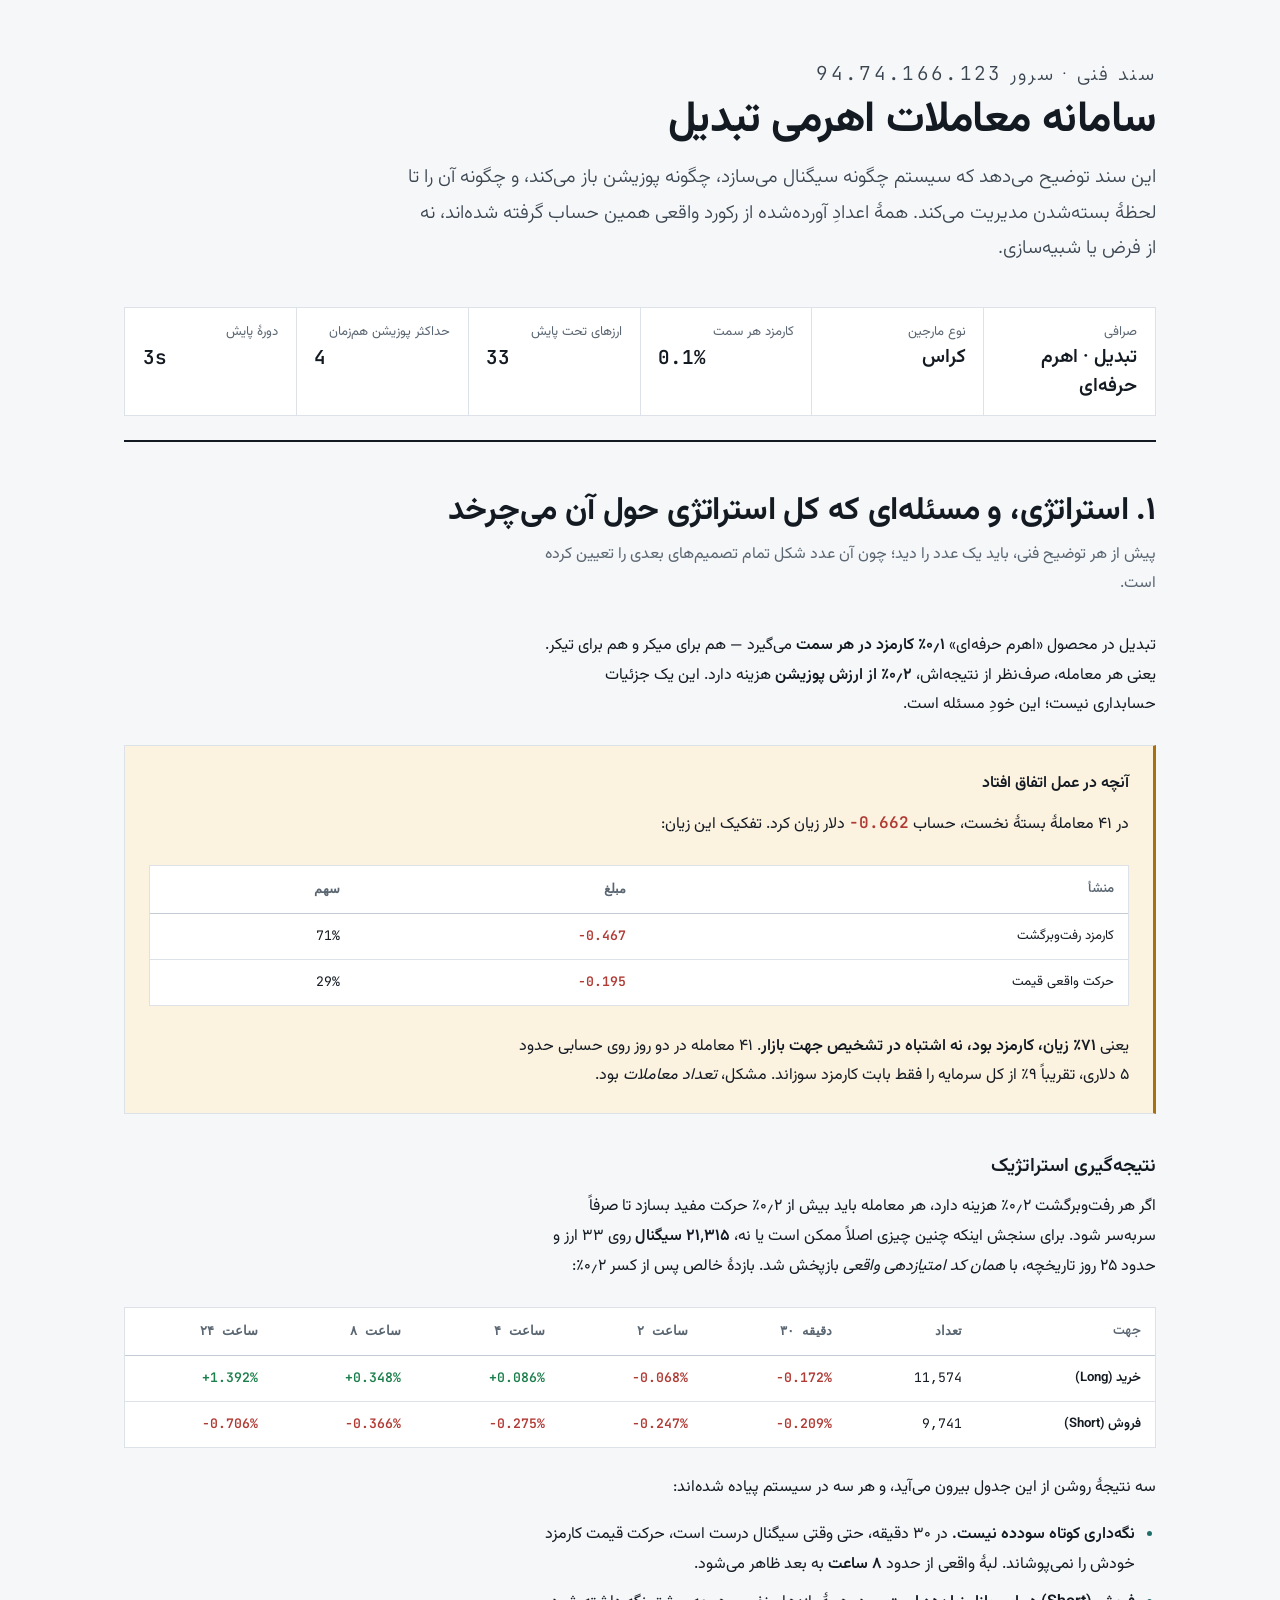
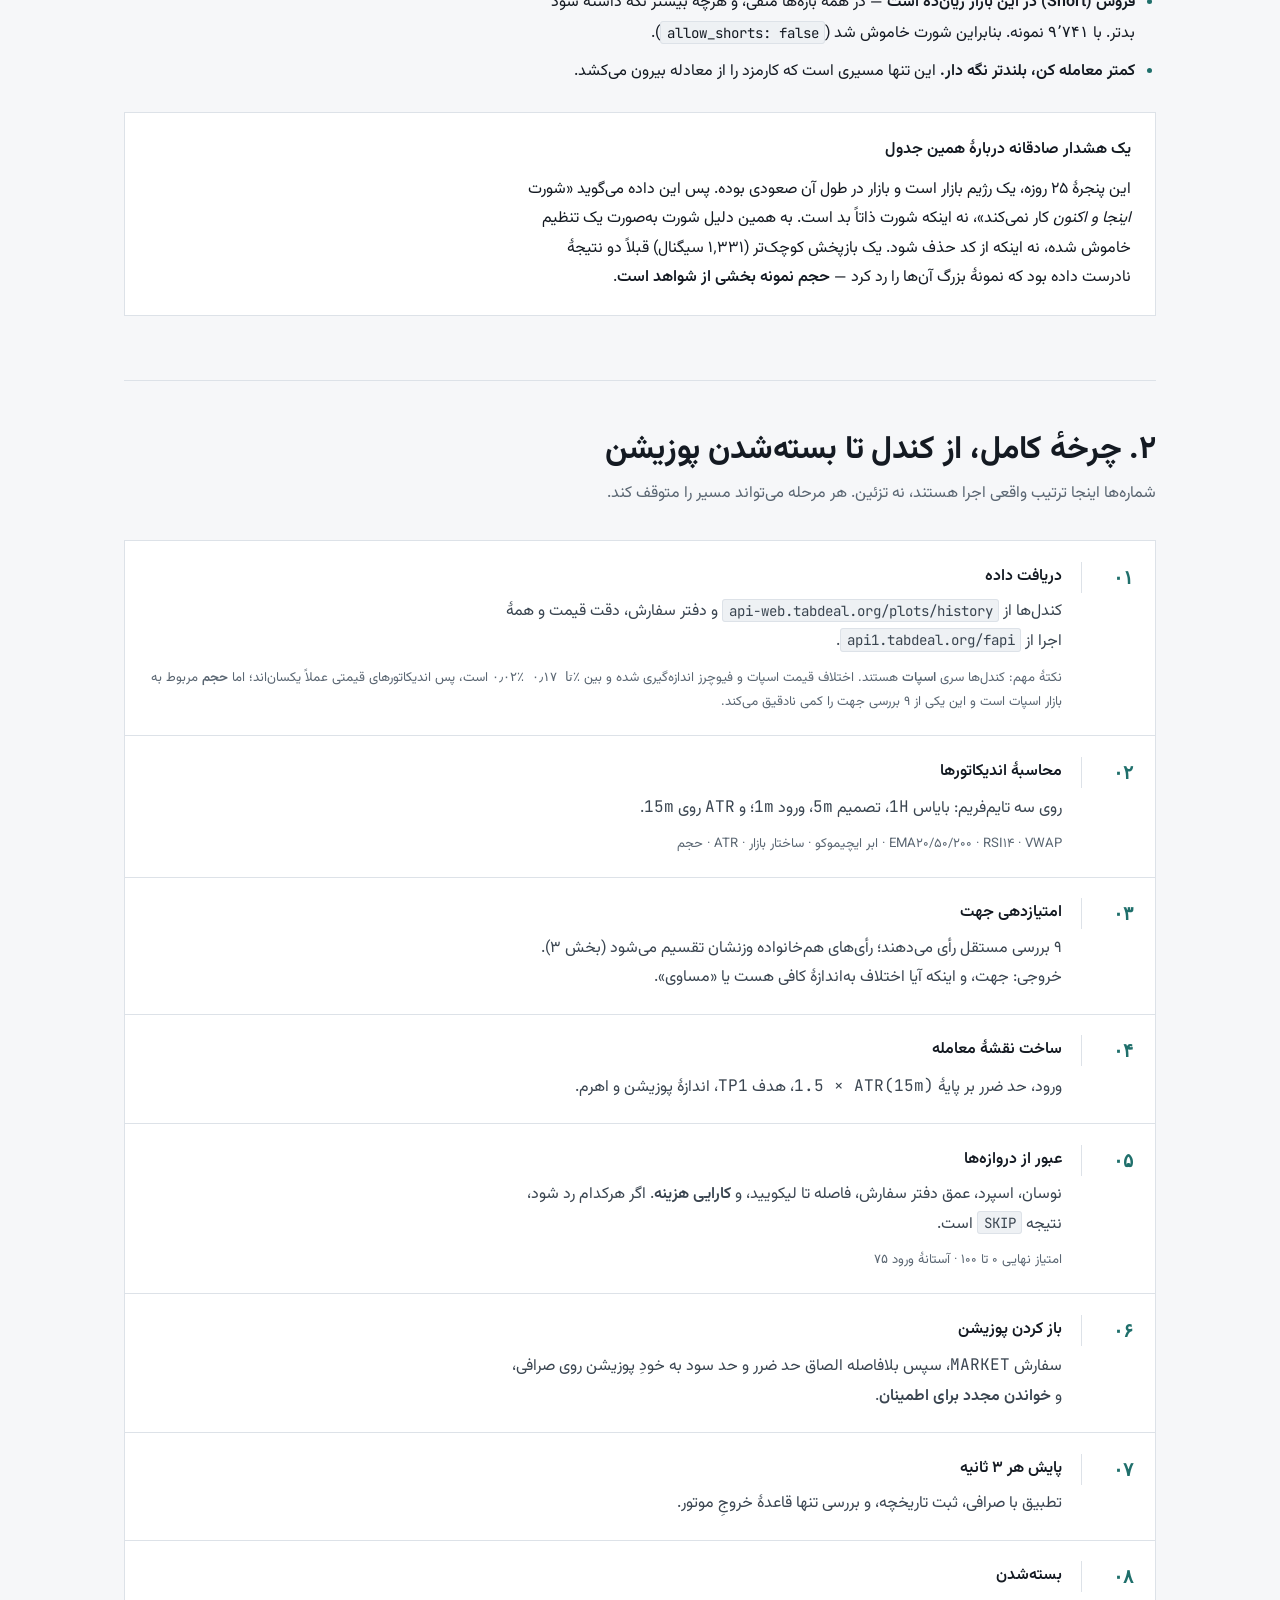
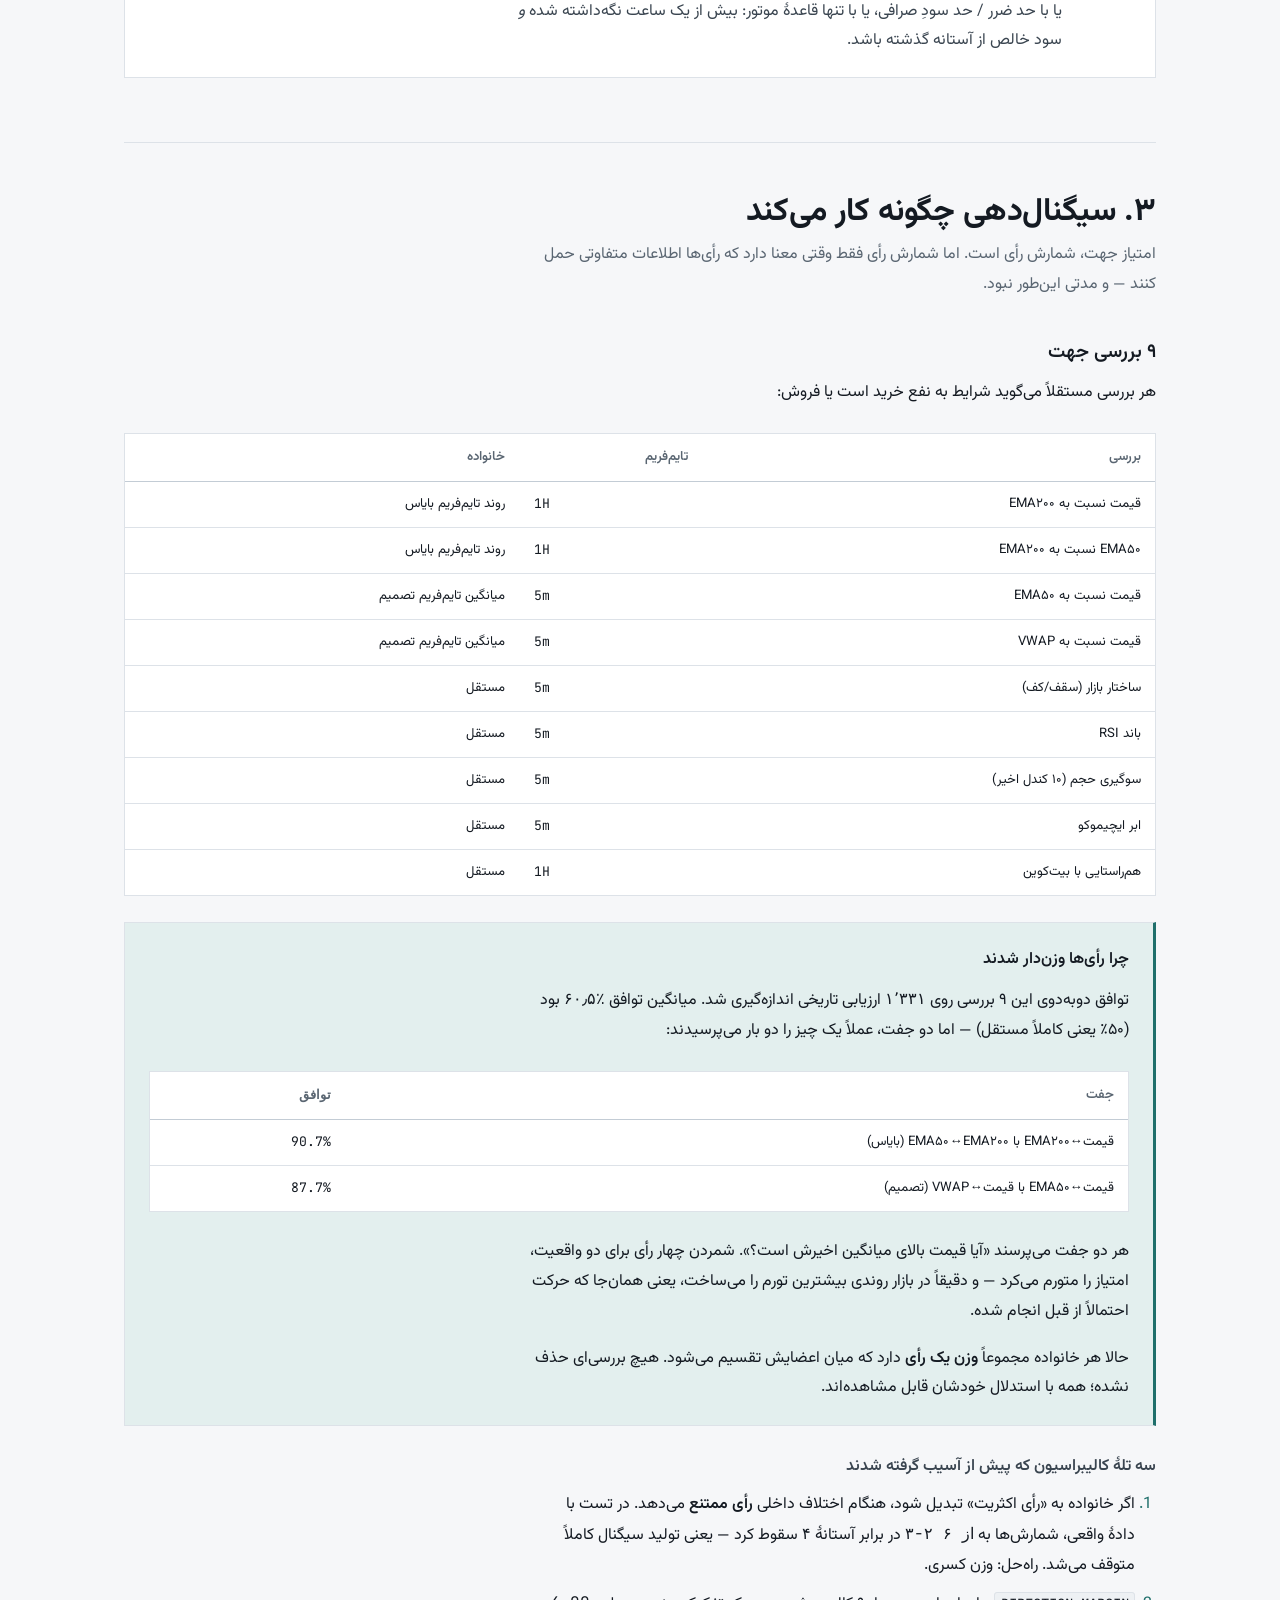
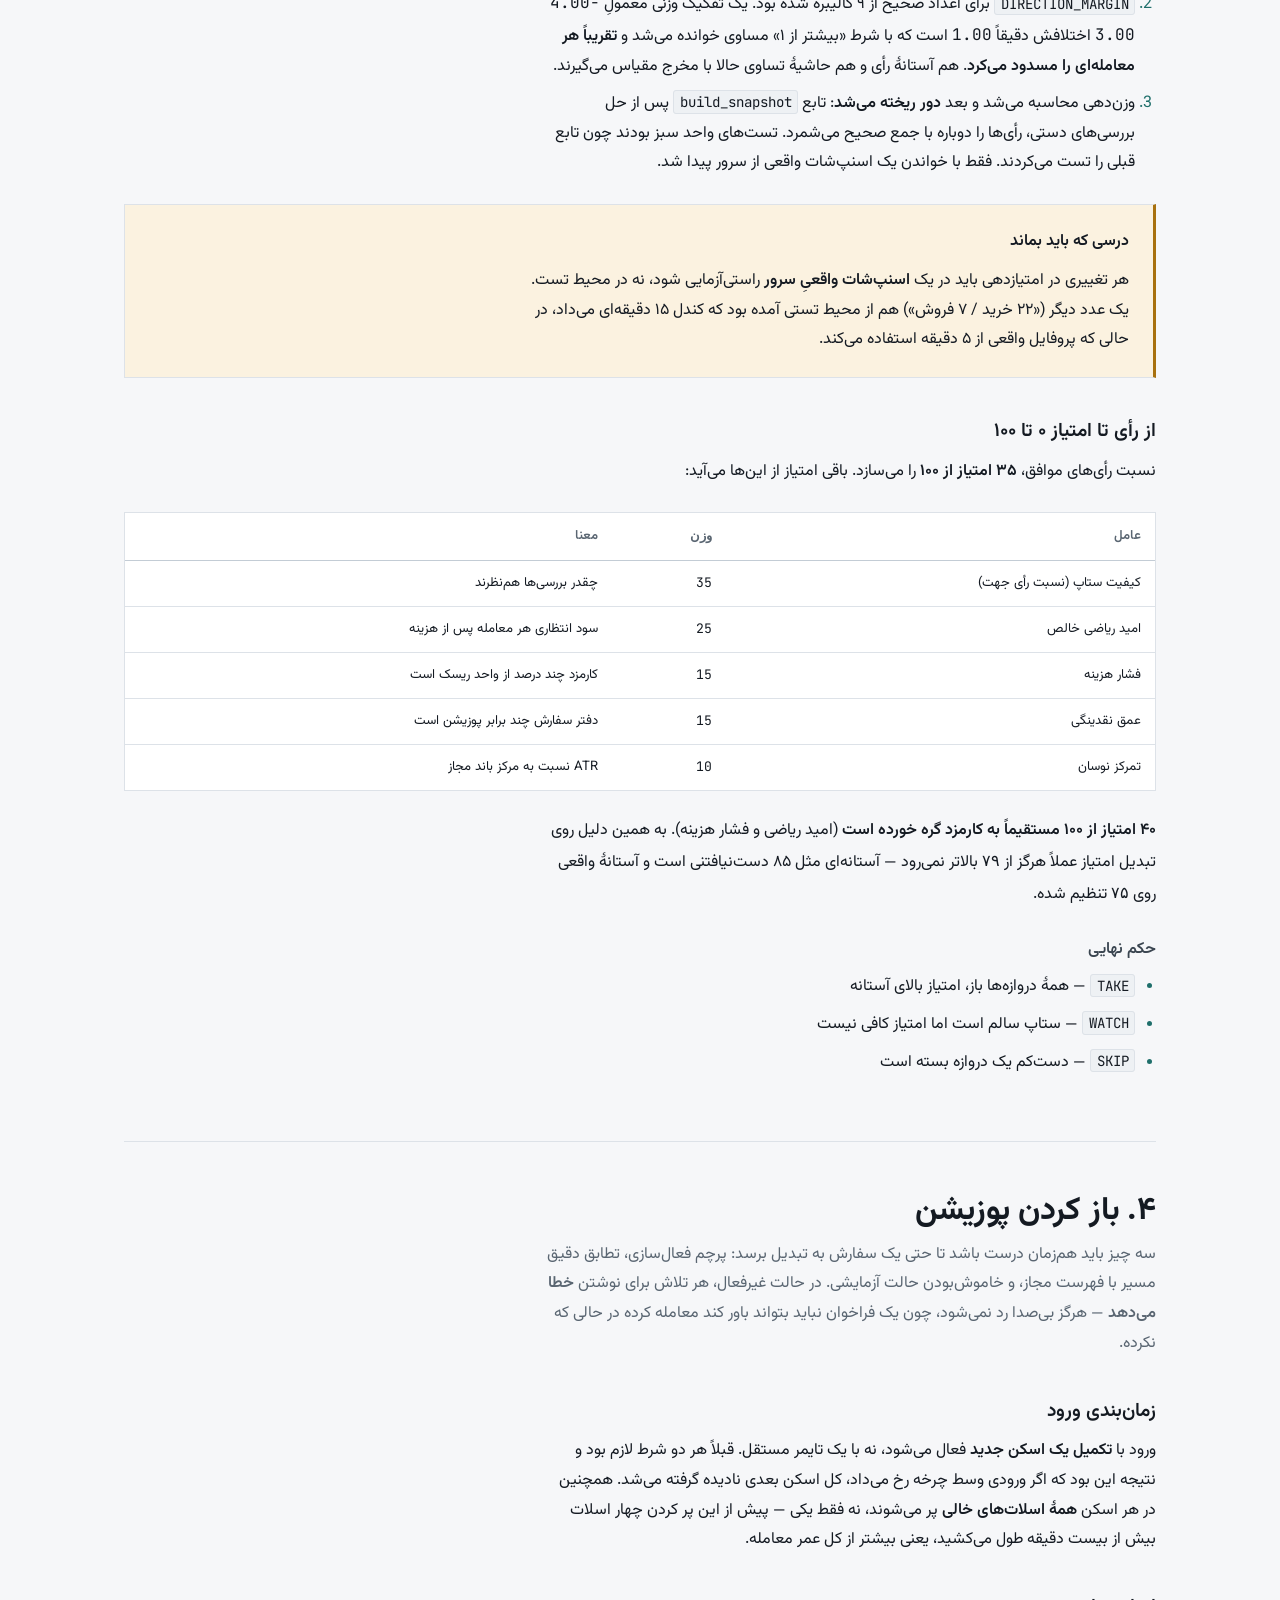
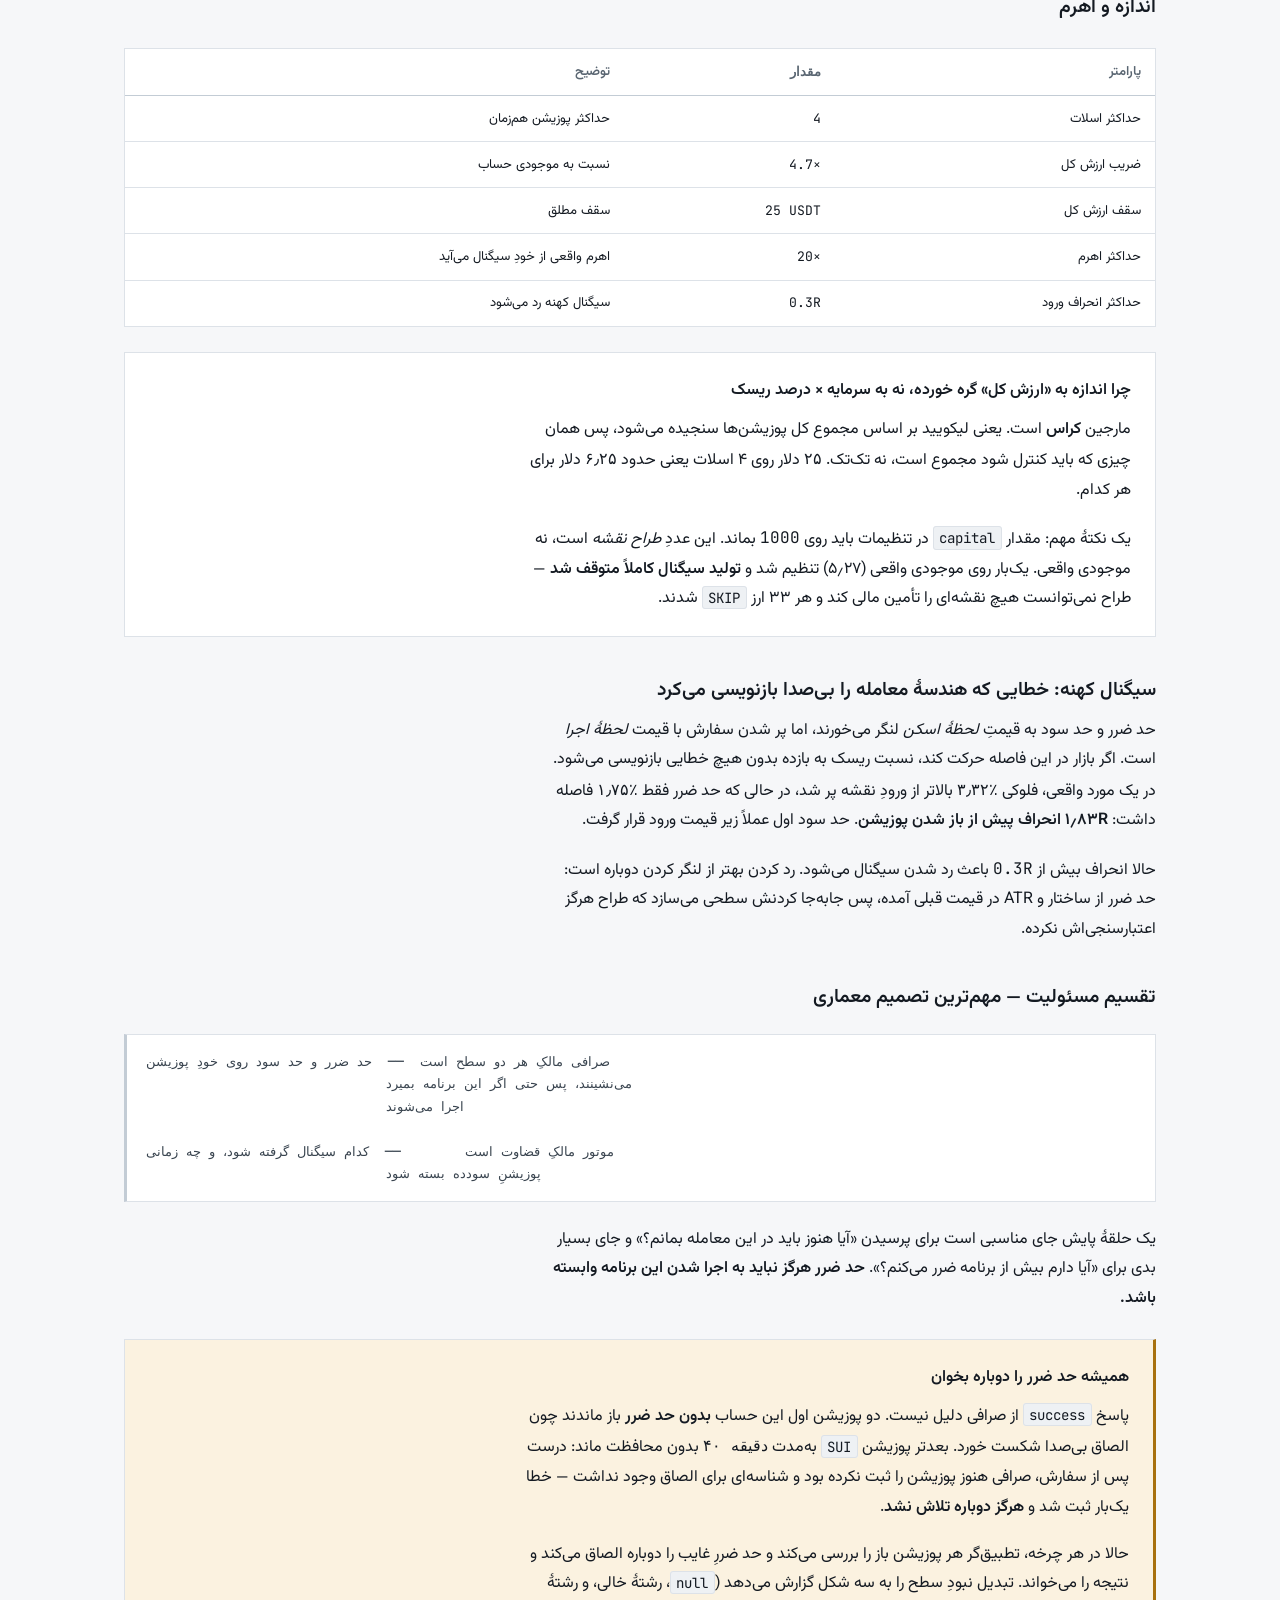
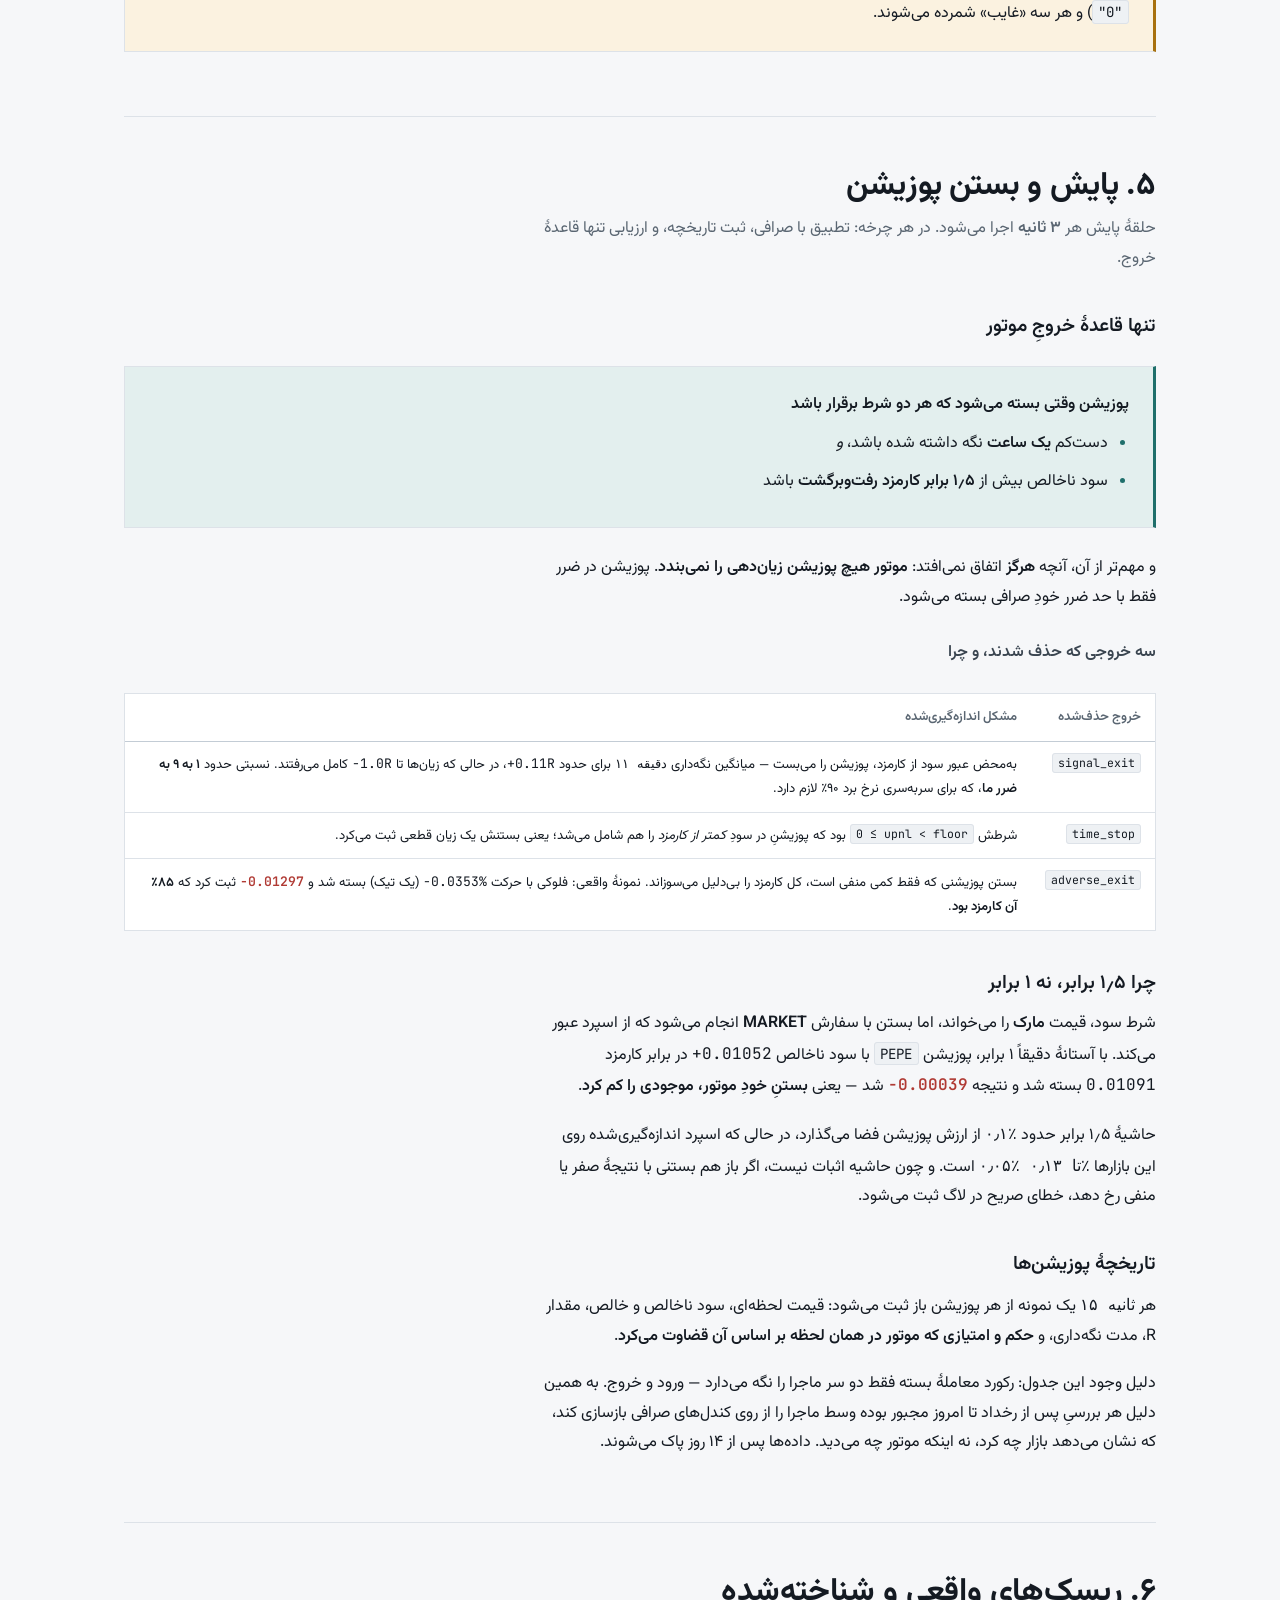
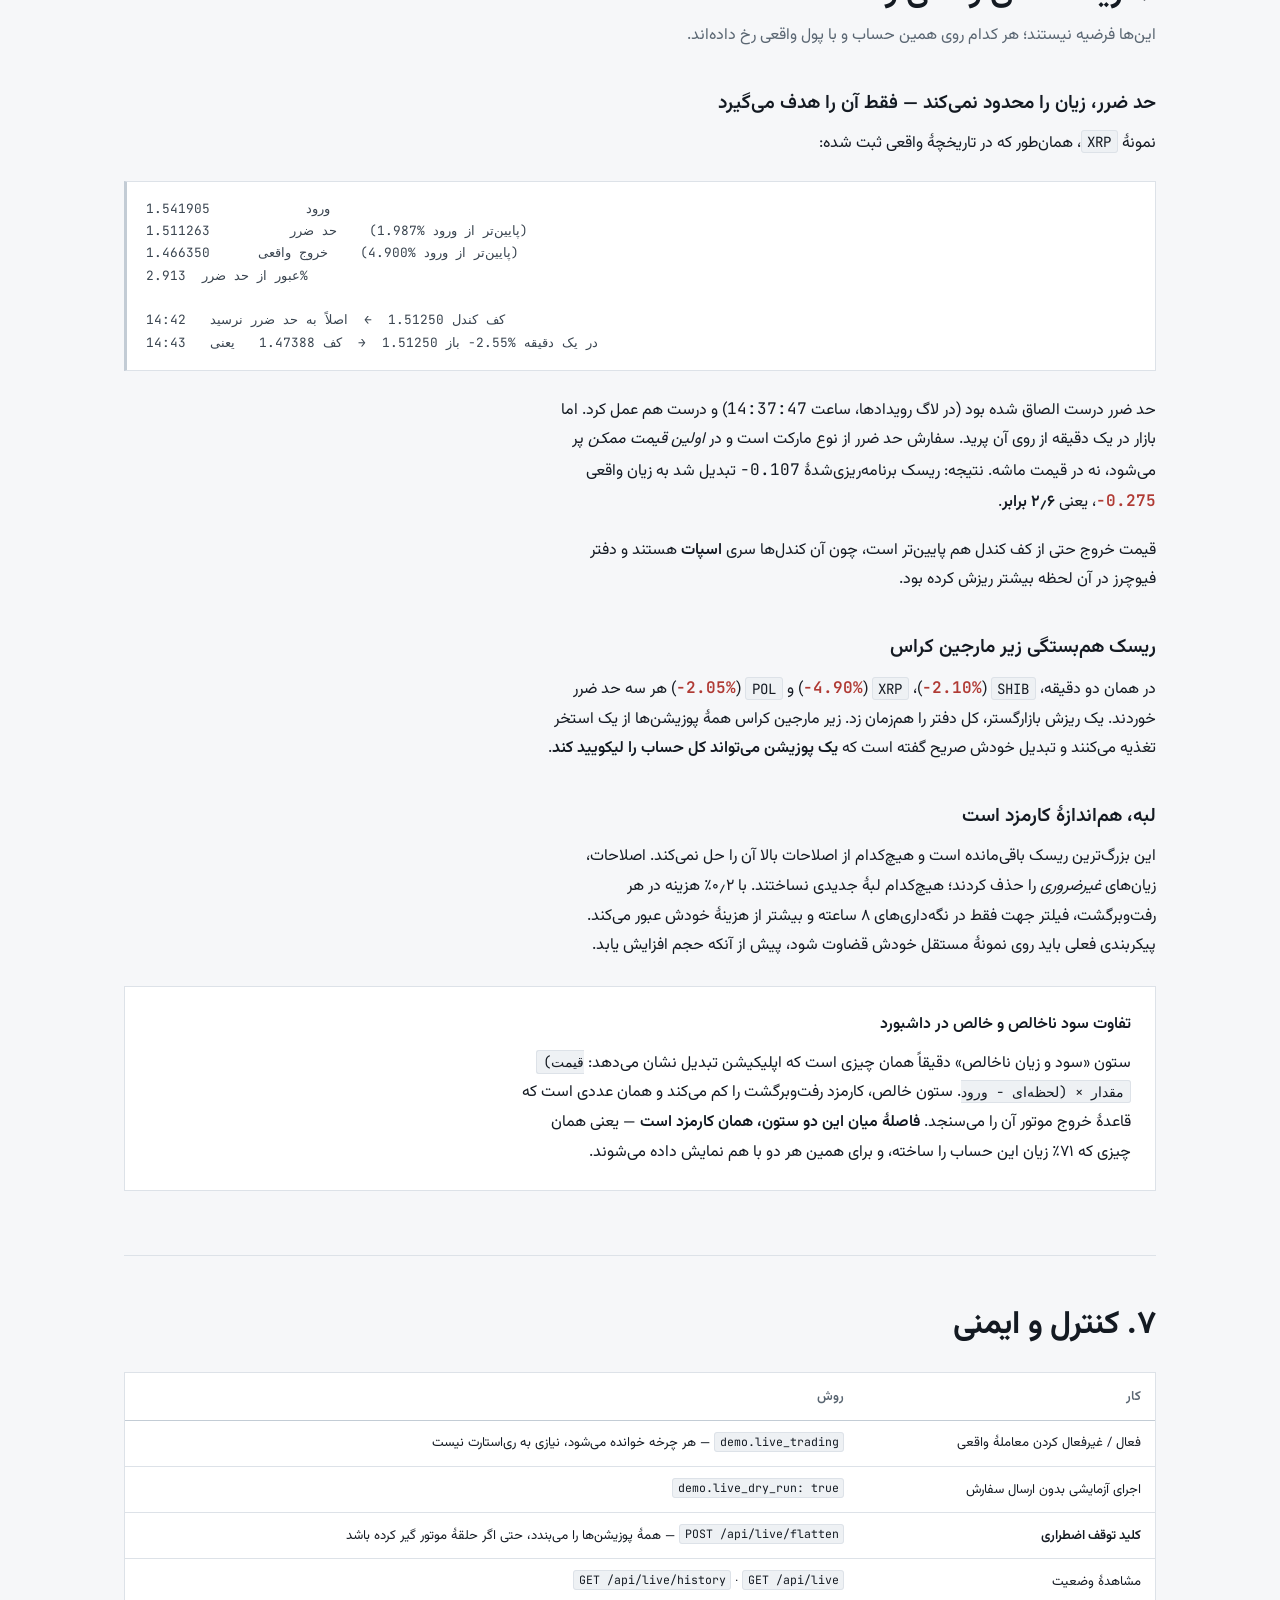
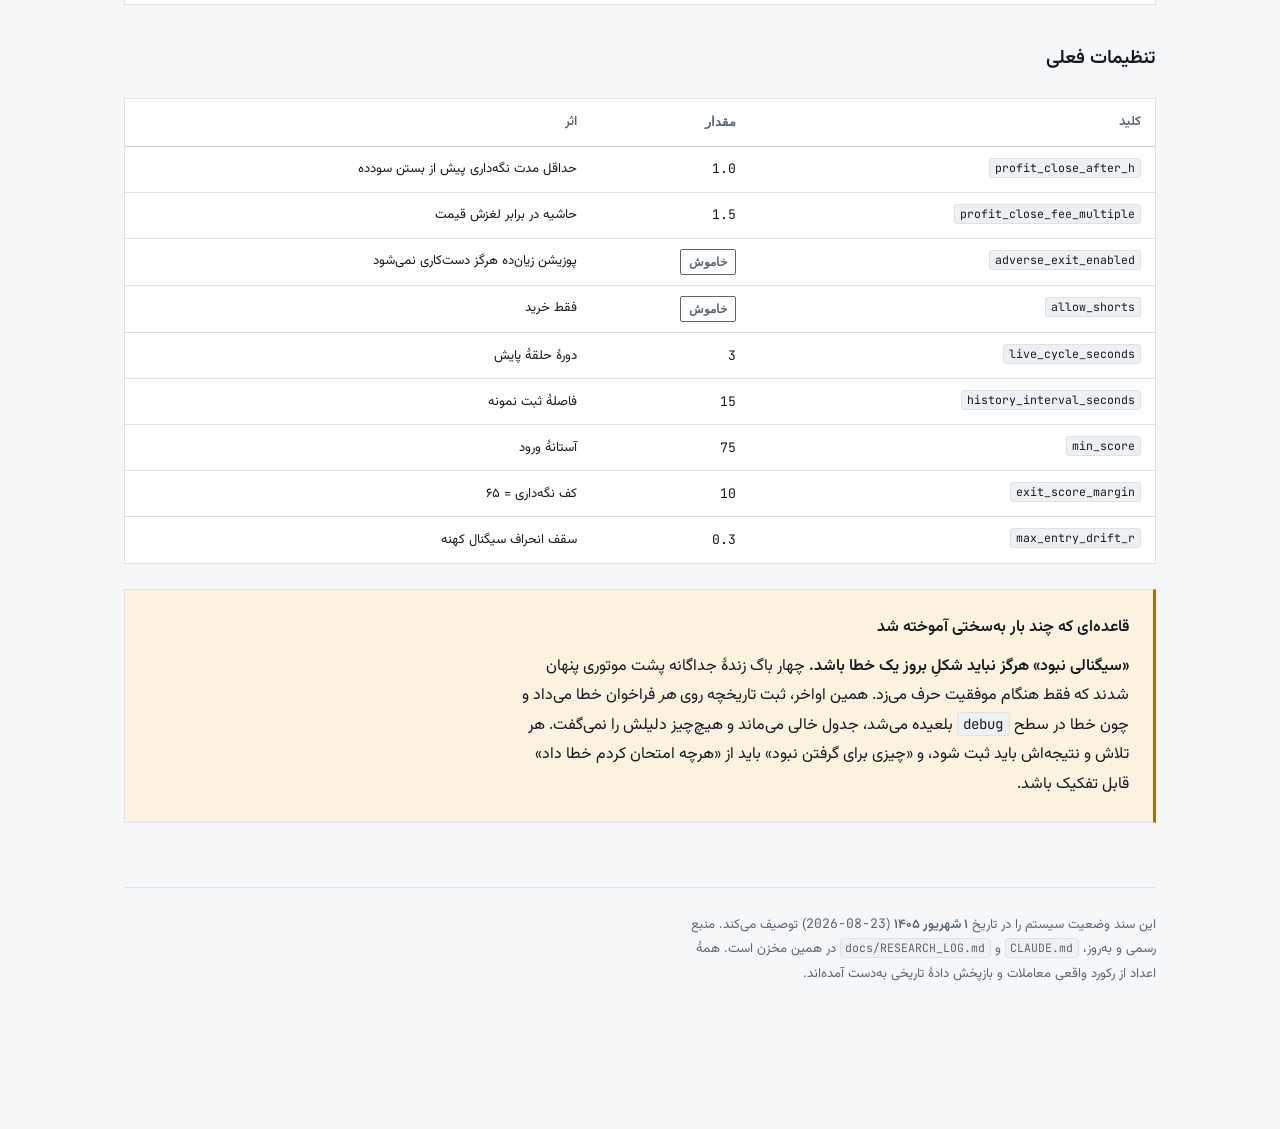
==== docs/system-guide-fa.html @ 21941507 "Persian technical guide to the live system docs/system-guide-fa.html — how the strategy works, how s" ====
<!doctype html>
<html lang="fa" dir="rtl">
<head>
<meta charset="utf-8">
<meta name="viewport" content="width=device-width, initial-scale=1">
<meta name="color-scheme" content="light dark">
<title>سامانه معاملات تبدیل</title>
<link rel="preconnect" href="https://fonts.googleapis.com">
<link rel="preconnect" href="https://fonts.gstatic.com" crossorigin>
<link rel="stylesheet" href="https://fonts.googleapis.com/css2?family=Vazirmatn:wght@300;400;500;600;700&family=JetBrains+Mono:wght@400;500;600&display=swap">
<style>
:root {
  --ground:      #f6f7f9;
  --surface:     #ffffff;
  --surface-2:   #eef1f4;
  --ink:         #141a22;
  --ink-soft:    #3a4550;
  --muted:       #5a6672;
  --line:        #dde2e8;
  --line-strong: #c3ccd5;
  --accent:      #1f6f6b;
  --accent-soft: #e3efee;
  --gain:        #1b7f4b;
  --loss:        #b03a34;
  --warn:        #a8710f;
  --warn-soft:   #fbf2e0;

  --step--1: 0.82rem;
  --step-0:  1rem;
  --step-1:  1.2rem;
  --step-2:  1.5rem;
  --step-3:  2rem;
  --step-4:  2.7rem;

  --measure: 68ch;
}

@media (prefers-color-scheme: dark) {
  :root:not([data-theme="light"]) {
    --ground:      #10151b;
    --surface:     #171e26;
    --surface-2:   #1e2731;
    --ink:         #e6eaef;
    --ink-soft:    #c3ccd5;
    --muted:       #93a0ad;
    --line:        #2a343f;
    --line-strong: #3b4855;
    --accent:      #4fb3ac;
    --accent-soft: #17302f;
    --gain:        #4cc487;
    --loss:        #e0776f;
    --warn:        #d9a441;
    --warn-soft:   #2b2412;
  }
}

:root[data-theme="dark"] {
  --ground:      #10151b;
  --surface:     #171e26;
  --surface-2:   #1e2731;
  --ink:         #e6eaef;
  --ink-soft:    #c3ccd5;
  --muted:       #93a0ad;
  --line:        #2a343f;
  --line-strong: #3b4855;
  --accent:      #4fb3ac;
  --accent-soft: #17302f;
  --gain:        #4cc487;
  --loss:        #e0776f;
  --warn:        #d9a441;
  --warn-soft:   #2b2412;
}

* { box-sizing: border-box; }

html { -webkit-text-size-adjust: 100%; }

body {
  margin: 0;
  background: var(--ground);
  color: var(--ink);
  font-family: Vazirmatn, "Segoe UI", Tahoma, sans-serif;
  font-size: var(--step-0);
  font-weight: 400;
  line-height: 1.85;
}

.num, code, kbd, .mono, td.n, th.n {
  font-family: "JetBrains Mono", ui-monospace, SFMono-Regular, Menlo, monospace;
  font-variant-numeric: tabular-nums;
  direction: ltr;
  unicode-bidi: isolate;
}

.wrap {
  max-inline-size: 1080px;
  margin-inline: auto;
  padding: 0 1.5rem 6rem;
}

/* ---------------------------------------------------------------- masthead */

.masthead {
  border-block-end: 2px solid var(--ink);
  padding-block: 3.5rem 1.5rem;
  margin-block-end: 3rem;
}

.masthead__eyebrow {
  font-size: var(--step--1);
  letter-spacing: .12em;
  color: var(--accent);
  font-weight: 600;
  margin: 0 0 .9rem;
}

.masthead h1 {
  font-size: var(--step-4);
  font-weight: 700;
  line-height: 1.25;
  letter-spacing: -.01em;
  margin: 0 0 .8rem;
  text-wrap: balance;
}

.masthead p {
  max-inline-size: var(--measure);
  color: var(--ink-soft);
  margin: 0;
  font-size: var(--step-1);
  font-weight: 300;
}

.facts {
  display: grid;
  grid-template-columns: repeat(auto-fit, minmax(150px, 1fr));
  gap: 1px;
  background: var(--line);
  border: 1px solid var(--line);
  margin-block-start: 2.5rem;
}

.fact { background: var(--surface); padding: .9rem 1.1rem; }
.fact__k {
  display: block;
  font-size: var(--step--1);
  color: var(--muted);
  line-height: 1.6;
}
.fact__v {
  display: block;
  font-size: var(--step-1);
  font-weight: 600;
  line-height: 1.5;
}

/* ----------------------------------------------------------------- prose */

section { margin-block-end: 4rem; }

h2 {
  font-size: var(--step-3);
  font-weight: 700;
  line-height: 1.35;
  margin: 0 0 .4rem;
  letter-spacing: -.005em;
  text-wrap: balance;
}

h2 + .lede {
  color: var(--muted);
  max-inline-size: var(--measure);
  margin: 0 0 2rem;
}

h3 {
  font-size: var(--step-1);
  font-weight: 600;
  margin: 2.4rem 0 .7rem;
  line-height: 1.5;
}

h4 {
  font-size: var(--step-0);
  font-weight: 600;
  margin: 1.6rem 0 .5rem;
  color: var(--ink-soft);
}

p, ul, ol { max-inline-size: var(--measure); }
p { margin: 0 0 1.1rem; }

ul, ol { padding-inline-start: 1.3rem; margin: 0 0 1.2rem; }
li { margin-block-end: .5rem; }
li::marker { color: var(--accent); }

strong { font-weight: 600; }

code {
  font-size: .88em;
  background: var(--surface-2);
  padding: .12em .4em;
  border-radius: 3px;
  border: 1px solid var(--line);
}

.rule {
  border: 0;
  border-block-start: 1px solid var(--line);
  margin-block: 3rem;
}

/* ----------------------------------------------------------------- panels */

.panel {
  background: var(--surface);
  border: 1px solid var(--line);
  padding: 1.4rem 1.5rem;
  margin-block: 1.6rem;
}

.panel > :last-child { margin-block-end: 0; }

.panel--accent {
  border-inline-start: 3px solid var(--accent);
  background: var(--accent-soft);
}
.panel--warn {
  border-inline-start: 3px solid var(--warn);
  background: var(--warn-soft);
}

.panel__title {
  font-weight: 600;
  margin: 0 0 .6rem;
  font-size: var(--step-0);
}

/* --------------------------------------------------------------- pipeline */

.pipe {
  display: grid;
  gap: 1px;
  background: var(--line);
  border: 1px solid var(--line);
  margin-block: 2rem;
}

.stage {
  background: var(--surface);
  display: grid;
  grid-template-columns: 3.2rem 1fr;
  gap: 1.2rem;
  padding: 1.3rem 1.4rem;
  align-items: start;
}

.stage__n {
  font-family: "JetBrains Mono", monospace;
  font-size: var(--step-1);
  font-weight: 600;
  color: var(--accent);
  border-inline-end: 1px solid var(--line);
  padding-inline-end: 1rem;
  line-height: 1.6;
}

.stage__b h4 { margin: 0 0 .35rem; color: var(--ink); font-size: var(--step-0); }
.stage__b p { margin: 0; color: var(--ink-soft); max-inline-size: 62ch; }
.stage__b .meta {
  display: block;
  margin-block-start: .5rem;
  font-size: var(--step--1);
  color: var(--muted);
}

/* ---------------------------------------------------------------- tables */

.tablewrap {
  overflow-x: auto;
  border: 1px solid var(--line);
  background: var(--surface);
  margin-block: 1.6rem;
}

table {
  inline-size: 100%;
  border-collapse: collapse;
  font-size: var(--step--1);
  min-inline-size: 480px;
}

thead th {
  text-align: start;
  font-weight: 600;
  color: var(--muted);
  padding: .7rem .9rem;
  border-block-end: 1px solid var(--line-strong);
  white-space: nowrap;
  font-size: var(--step--1);
}

td {
  padding: .65rem .9rem;
  border-block-end: 1px solid var(--line);
  vertical-align: top;
}

tbody tr:last-child td { border-block-end: 0; }

td.n, th.n { text-align: end; white-space: nowrap; }

.gain { color: var(--gain); font-weight: 600; }
.loss { color: var(--loss); font-weight: 600; }

.tag {
  display: inline-block;
  font-size: .72rem;
  font-weight: 600;
  padding: .12rem .5rem;
  border: 1px solid currentColor;
  border-radius: 2px;
  line-height: 1.7;
  white-space: nowrap;
}
.tag--on  { color: var(--gain); }
.tag--off { color: var(--muted); }

/* --------------------------------------------------------------- listing */

.pre {
  background: var(--surface);
  border: 1px solid var(--line);
  border-inline-start: 3px solid var(--line-strong);
  padding: 1rem 1.2rem;
  overflow-x: auto;
  font-family: "JetBrains Mono", monospace;
  font-size: .8rem;
  line-height: 1.75;
  direction: ltr;
  text-align: left;
  margin-block: 1.4rem;
  white-space: pre;
  color: var(--ink-soft);
}

footer {
  border-block-start: 1px solid var(--line);
  padding-block-start: 1.5rem;
  color: var(--muted);
  font-size: var(--step--1);
}

@media (max-width: 640px) {
  :root { --step-4: 2rem; --step-3: 1.5rem; }
  .stage { grid-template-columns: 1fr; gap: .5rem; }
  .stage__n { border-inline-end: 0; padding-inline-end: 0; }
}

@media (prefers-reduced-motion: reduce) {
  * { animation: none !important; transition: none !important; }
}
</style>
</head>
<body>
<div class="wrap">

<header class="masthead">
  <p class="masthead__eyebrow">سند فنی · سرور <span class="num">94.74.166.123</span></p>
  <h1>سامانه معاملات اهرمی تبدیل</h1>
  <p>
    این سند توضیح می‌دهد که سیستم چگونه سیگنال می‌سازد، چگونه پوزیشن باز می‌کند، و
    چگونه آن را تا لحظهٔ بسته‌شدن مدیریت می‌کند. همهٔ اعدادِ آورده‌شده از رکورد
    واقعی همین حساب گرفته شده‌اند، نه از فرض یا شبیه‌سازی.
  </p>

  <div class="facts">
    <div class="fact"><span class="fact__k">صرافی</span><span class="fact__v">تبدیل · اهرم حرفه‌ای</span></div>
    <div class="fact"><span class="fact__k">نوع مارجین</span><span class="fact__v">کراس</span></div>
    <div class="fact"><span class="fact__k">کارمزد هر سمت</span><span class="fact__v num">0.1%</span></div>
    <div class="fact"><span class="fact__k">ارزهای تحت پایش</span><span class="fact__v num">33</span></div>
    <div class="fact"><span class="fact__k">حداکثر پوزیشن هم‌زمان</span><span class="fact__v num">4</span></div>
    <div class="fact"><span class="fact__k">دورهٔ پایش</span><span class="fact__v num">3s</span></div>
  </div>
</header>

<!-- ============================================================ STRATEGY -->
<section>
  <h2>۱. استراتژی، و مسئله‌ای که کل استراتژی حول آن می‌چرخد</h2>
  <p class="lede">
    پیش از هر توضیح فنی، باید یک عدد را دید؛ چون آن عدد شکل تمام تصمیم‌های
    بعدی را تعیین کرده است.
  </p>

  <p>
    تبدیل در محصول «اهرم حرفه‌ای» <strong>۰٫۱٪ کارمزد در هر سمت</strong> می‌گیرد —
    هم برای میکر و هم برای تیکر. یعنی هر معامله، صرف‌نظر از نتیجه‌اش،
    <strong>۰٫۲٪ از ارزش پوزیشن</strong> هزینه دارد. این یک جزئیات حسابداری نیست؛
    این خودِ مسئله است.
  </p>

  <div class="panel panel--warn">
    <p class="panel__title">آنچه در عمل اتفاق افتاد</p>
    <p>
      در ۴۱ معاملهٔ بستهٔ نخست، حساب <span class="num loss">−0.662</span> دلار
      زیان کرد. تفکیک این زیان:
    </p>
    <div class="tablewrap">
      <table>
        <thead><tr><th>منشأ</th><th class="n">مبلغ</th><th class="n">سهم</th></tr></thead>
        <tbody>
          <tr><td>کارمزد رفت‌وبرگشت</td><td class="n loss num">−0.467</td><td class="n num">71%</td></tr>
          <tr><td>حرکت واقعی قیمت</td><td class="n loss num">−0.195</td><td class="n num">29%</td></tr>
        </tbody>
      </table>
    </div>
    <p>
      یعنی <strong>۷۱٪ زیان، کارمزد بود، نه اشتباه در تشخیص جهت بازار</strong>.
      ۴۱ معامله در دو روز روی حسابی حدود ۵ دلاری، تقریباً ۹٪ از کل سرمایه را
      فقط بابت کارمزد سوزاند. مشکل، <em>تعداد معاملات</em> بود.
    </p>
  </div>

  <h3>نتیجه‌گیری استراتژیک</h3>
  <p>
    اگر هر رفت‌وبرگشت ۰٫۲٪ هزینه دارد، هر معامله باید بیش از ۰٫۲٪ حرکت مفید
    بسازد تا صرفاً سربه‌سر شود. برای سنجش اینکه چنین چیزی اصلاً ممکن است یا نه،
    <strong>۲۱٬۳۱۵ سیگنال</strong> روی ۳۳ ارز و حدود ۲۵ روز تاریخچه، با
    <em>همان کد امتیازدهی واقعی</em> بازپخش شد. بازدهٔ خالص پس از کسر ۰٫۲٪:
  </p>

  <div class="tablewrap">
    <table>
      <thead>
        <tr>
          <th>جهت</th><th class="n">تعداد</th>
          <th class="n">۳۰ دقیقه</th><th class="n">۲ ساعت</th>
          <th class="n">۴ ساعت</th><th class="n">۸ ساعت</th><th class="n">۲۴ ساعت</th>
        </tr>
      </thead>
      <tbody>
        <tr>
          <td><strong>خرید (Long)</strong></td><td class="n num">11,574</td>
          <td class="n loss num">−0.172%</td><td class="n loss num">−0.068%</td>
          <td class="n gain num">+0.086%</td><td class="n gain num">+0.348%</td>
          <td class="n gain num">+1.392%</td>
        </tr>
        <tr>
          <td><strong>فروش (Short)</strong></td><td class="n num">9,741</td>
          <td class="n loss num">−0.209%</td><td class="n loss num">−0.247%</td>
          <td class="n loss num">−0.275%</td><td class="n loss num">−0.366%</td>
          <td class="n loss num">−0.706%</td>
        </tr>
      </tbody>
    </table>
  </div>

  <p>سه نتیجهٔ روشن از این جدول بیرون می‌آید، و هر سه در سیستم پیاده شده‌اند:</p>
  <ul>
    <li>
      <strong>نگه‌داری کوتاه سودده نیست.</strong> در ۳۰ دقیقه، حتی وقتی سیگنال
      درست است، حرکت قیمت کارمزد خودش را نمی‌پوشاند. لبهٔ واقعی از حدود
      <strong>۸ ساعت</strong> به بعد ظاهر می‌شود.
    </li>
    <li>
      <strong>فروش (Short) در این بازار زیان‌ده است</strong> — در همهٔ بازه‌ها منفی،
      و هرچه بیشتر نگه داشته شود بدتر. با <span class="num">۹٬۷۴۱</span> نمونه.
      بنابراین شورت خاموش شد (<code>allow_shorts: false</code>).
    </li>
    <li>
      <strong>کمتر معامله کن، بلندتر نگه دار.</strong> این تنها مسیری است که
      کارمزد را از معادله بیرون می‌کشد.
    </li>
  </ul>

  <div class="panel">
    <p class="panel__title">یک هشدار صادقانه دربارهٔ همین جدول</p>
    <p>
      این پنجرهٔ ۲۵ روزه، یک رژیم بازار است و بازار در طول آن صعودی بوده. پس این
      داده می‌گوید «شورت <em>اینجا و اکنون</em> کار نمی‌کند»، نه اینکه شورت ذاتاً
      بد است. به همین دلیل شورت به‌صورت یک تنظیم خاموش شده، نه اینکه از کد حذف
      شود. یک بازپخش کوچک‌تر (۱٬۳۳۱ سیگنال) قبلاً دو نتیجهٔ نادرست داده بود که
      نمونهٔ بزرگ آن‌ها را رد کرد — <strong>حجم نمونه بخشی از شواهد است</strong>.
    </p>
  </div>
</section>

<hr class="rule">

<!-- ============================================================ PIPELINE -->
<section>
  <h2>۲. چرخهٔ کامل، از کندل تا بسته‌شدن پوزیشن</h2>
  <p class="lede">
    شماره‌ها اینجا ترتیب واقعی اجرا هستند، نه تزئین. هر مرحله می‌تواند مسیر را
    متوقف کند.
  </p>

  <div class="pipe">
    <div class="stage">
      <div class="stage__n">۰۱</div>
      <div class="stage__b">
        <h4>دریافت داده</h4>
        <p>
          کندل‌ها از <code>api-web.tabdeal.org/plots/history</code> و دفتر سفارش،
          دقت قیمت و همهٔ اجرا از <code>api1.tabdeal.org/fapi</code>.
        </p>
        <span class="meta">
          نکتهٔ مهم: کندل‌ها سری <strong>اسپات</strong> هستند. اختلاف قیمت اسپات و
          فیوچرز اندازه‌گیری شده و بین <span class="num">۰٫۰۲٪ تا ۰٫۱۷٪</span> است،
          پس اندیکاتورهای قیمتی عملاً یکسان‌اند؛ اما <strong>حجم</strong> مربوط به
          بازار اسپات است و این یکی از ۹ بررسی جهت را کمی نادقیق می‌کند.
        </span>
      </div>
    </div>

    <div class="stage">
      <div class="stage__n">۰۲</div>
      <div class="stage__b">
        <h4>محاسبهٔ اندیکاتورها</h4>
        <p>
          روی سه تایم‌فریم: بایاس <span class="num">1H</span>، تصمیم
          <span class="num">5m</span>، ورود <span class="num">1m</span>؛ و
          <span class="num">ATR</span> روی <span class="num">15m</span>.
        </p>
        <span class="meta">EMA۲۰/۵۰/۲۰۰ · RSI۱۴ · VWAP · ابر ایچیموکو · ساختار بازار · ATR · حجم</span>
      </div>
    </div>

    <div class="stage">
      <div class="stage__n">۰۳</div>
      <div class="stage__b">
        <h4>امتیازدهی جهت</h4>
        <p>
          ۹ بررسی مستقل رأی می‌دهند؛ رأی‌های هم‌خانواده وزنشان تقسیم می‌شود
          (بخش ۳). خروجی: جهت، و اینکه آیا اختلاف به‌اندازهٔ کافی هست یا «مساوی».
        </p>
      </div>
    </div>

    <div class="stage">
      <div class="stage__n">۰۴</div>
      <div class="stage__b">
        <h4>ساخت نقشهٔ معامله</h4>
        <p>
          ورود، حد ضرر بر پایهٔ <span class="num">1.5 × ATR(15m)</span>، هدف
          <span class="num">TP1</span>، اندازهٔ پوزیشن و اهرم.
        </p>
      </div>
    </div>

    <div class="stage">
      <div class="stage__n">۰۵</div>
      <div class="stage__b">
        <h4>عبور از دروازه‌ها</h4>
        <p>
          نوسان، اسپرد، عمق دفتر سفارش، فاصله تا لیکویید، و
          <strong>کارایی هزینه</strong>. اگر هرکدام رد شود، نتیجه
          <code>SKIP</code> است.
        </p>
        <span class="meta">امتیاز نهایی ۰ تا ۱۰۰ · آستانهٔ ورود <span class="num">۷۵</span></span>
      </div>
    </div>

    <div class="stage">
      <div class="stage__n">۰۶</div>
      <div class="stage__b">
        <h4>باز کردن پوزیشن</h4>
        <p>
          سفارش <span class="num">MARKET</span>، سپس بلافاصله الصاق حد ضرر و حد سود
          به خودِ پوزیشن روی صرافی، و <strong>خواندن مجدد برای اطمینان</strong>.
        </p>
      </div>
    </div>

    <div class="stage">
      <div class="stage__n">۰۷</div>
      <div class="stage__b">
        <h4>پایش هر ۳ ثانیه</h4>
        <p>
          تطبیق با صرافی، ثبت تاریخچه، و بررسی تنها قاعدهٔ خروجِ موتور.
        </p>
      </div>
    </div>

    <div class="stage">
      <div class="stage__n">۰۸</div>
      <div class="stage__b">
        <h4>بسته‌شدن</h4>
        <p>
          یا با حد ضرر / حد سودِ صرافی، یا با تنها قاعدهٔ موتور: بیش از یک ساعت
          نگه‌داشته شده <em>و</em> سود خالص از آستانه گذشته باشد.
        </p>
      </div>
    </div>
  </div>
</section>

<hr class="rule">

<!-- ============================================================ SIGNALS -->
<section>
  <h2>۳. سیگنال‌دهی چگونه کار می‌کند</h2>
  <p class="lede">
    امتیاز جهت، شمارش رأی است. اما شمارش رأی فقط وقتی معنا دارد که رأی‌ها
    اطلاعات متفاوتی حمل کنند — و مدتی این‌طور نبود.
  </p>

  <h3>۹ بررسی جهت</h3>
  <p>هر بررسی مستقلاً می‌گوید شرایط به نفع خرید است یا فروش:</p>

  <div class="tablewrap">
    <table>
      <thead><tr><th>بررسی</th><th>تایم‌فریم</th><th>خانواده</th></tr></thead>
      <tbody>
        <tr><td>قیمت نسبت به EMA۲۰۰</td><td class="num">1H</td><td>روند تایم‌فریم بایاس</td></tr>
        <tr><td>EMA۵۰ نسبت به EMA۲۰۰</td><td class="num">1H</td><td>روند تایم‌فریم بایاس</td></tr>
        <tr><td>قیمت نسبت به EMA۵۰</td><td class="num">5m</td><td>میانگین تایم‌فریم تصمیم</td></tr>
        <tr><td>قیمت نسبت به VWAP</td><td class="num">5m</td><td>میانگین تایم‌فریم تصمیم</td></tr>
        <tr><td>ساختار بازار (سقف/کف)</td><td class="num">5m</td><td>مستقل</td></tr>
        <tr><td>باند RSI</td><td class="num">5m</td><td>مستقل</td></tr>
        <tr><td>سوگیری حجم (۱۰ کندل اخیر)</td><td class="num">5m</td><td>مستقل</td></tr>
        <tr><td>ابر ایچیموکو</td><td class="num">5m</td><td>مستقل</td></tr>
        <tr><td>هم‌راستایی با بیت‌کوین</td><td class="num">1H</td><td>مستقل</td></tr>
      </tbody>
    </table>
  </div>

  <div class="panel panel--accent">
    <p class="panel__title">چرا رأی‌ها وزن‌دار شدند</p>
    <p>
      توافق دوبه‌دوی این ۹ بررسی روی <span class="num">۱٬۳۳۱</span> ارزیابی
      تاریخی اندازه‌گیری شد. میانگین توافق <span class="num">۶۰٫۵٪</span> بود
      (۵۰٪ یعنی کاملاً مستقل) — اما دو جفت، عملاً یک چیز را دو بار می‌پرسیدند:
    </p>
    <div class="tablewrap">
      <table>
        <thead><tr><th>جفت</th><th class="n">توافق</th></tr></thead>
        <tbody>
          <tr><td>قیمت↔EMA۲۰۰ با EMA۵۰↔EMA۲۰۰ (بایاس)</td><td class="n num">90.7%</td></tr>
          <tr><td>قیمت↔EMA۵۰ با قیمت↔VWAP (تصمیم)</td><td class="n num">87.7%</td></tr>
        </tbody>
      </table>
    </div>
    <p>
      هر دو جفت می‌پرسند «آیا قیمت بالای میانگین اخیرش است؟». شمردن چهار رأی
      برای دو واقعیت، امتیاز را متورم می‌کرد — و دقیقاً در بازار روندی بیشترین
      تورم را می‌ساخت، یعنی همان‌جا که حرکت احتمالاً از قبل انجام شده.
    </p>
    <p>
      حالا هر خانواده مجموعاً <strong>وزن یک رأی</strong> دارد که میان اعضایش
      تقسیم می‌شود. هیچ بررسی‌ای حذف نشده؛ همه با استدلال خودشان قابل مشاهده‌اند.
    </p>
  </div>

  <h4>سه تلهٔ کالیبراسیون که پیش از آسیب گرفته شدند</h4>
  <ol>
    <li>
      اگر خانواده به «رأی اکثریت» تبدیل شود، هنگام اختلاف داخلی
      <strong>رأی ممتنع</strong> می‌دهد. در تست با دادهٔ واقعی، شمارش‌ها به
      <span class="num">۳-۲ از ۶</span> در برابر آستانهٔ <span class="num">۴</span>
      سقوط کرد — یعنی تولید سیگنال کاملاً متوقف می‌شد. راه‌حل: وزن کسری.
    </li>
    <li>
      <code>DIRECTION_MARGIN</code> برای اعداد صحیح از ۹ کالیبره شده بود. یک
      تفکیک وزنی معمولِ <span class="num">4.00-3.00</span> اختلافش دقیقاً
      <span class="num">1.00</span> است که با شرط «بیشتر از ۱» مساوی خوانده
      می‌شد و <strong>تقریباً هر معامله‌ای را مسدود می‌کرد</strong>. هم آستانهٔ
      رأی و هم حاشیهٔ تساوی حالا با مخرج مقیاس می‌گیرند.
    </li>
    <li>
      وزن‌دهی محاسبه می‌شد و بعد <strong>دور ریخته می‌شد</strong>: تابع
      <code>build_snapshot</code> پس از حل بررسی‌های دستی، رأی‌ها را دوباره با
      جمع صحیح می‌شمرد. تست‌های واحد سبز بودند چون تابع قبلی را تست می‌کردند.
      فقط با خواندن یک اسنپ‌شات واقعی از سرور پیدا شد.
    </li>
  </ol>

  <div class="panel panel--warn">
    <p class="panel__title">درسی که باید بماند</p>
    <p>
      هر تغییری در امتیازدهی باید در یک <strong>اسنپ‌شات واقعیِ سرور</strong>
      راستی‌آزمایی شود، نه در محیط تست. یک عدد دیگر («۲۲ خرید / ۷ فروش») هم
      از محیط تستی آمده بود که کندل ۱۵ دقیقه‌ای می‌داد، در حالی که پروفایل
      واقعی از ۵ دقیقه استفاده می‌کند.
    </p>
  </div>

  <h3>از رأی تا امتیاز ۰ تا ۱۰۰</h3>
  <p>
    نسبت رأی‌های موافق، <strong>۳۵ امتیاز از ۱۰۰</strong> را می‌سازد. باقی امتیاز
    از این‌ها می‌آید:
  </p>
  <div class="tablewrap">
    <table>
      <thead><tr><th>عامل</th><th class="n">وزن</th><th>معنا</th></tr></thead>
      <tbody>
        <tr><td>کیفیت ستاپ (نسبت رأی جهت)</td><td class="n num">35</td><td>چقدر بررسی‌ها هم‌نظرند</td></tr>
        <tr><td>امید ریاضی خالص</td><td class="n num">25</td><td>سود انتظاری هر معامله پس از هزینه</td></tr>
        <tr><td>فشار هزینه</td><td class="n num">15</td><td>کارمزد چند درصد از واحد ریسک است</td></tr>
        <tr><td>عمق نقدینگی</td><td class="n num">15</td><td>دفتر سفارش چند برابر پوزیشن است</td></tr>
        <tr><td>تمرکز نوسان</td><td class="n num">10</td><td>ATR نسبت به مرکز باند مجاز</td></tr>
      </tbody>
    </table>
  </div>
  <p>
    <strong>۴۰ امتیاز از ۱۰۰ مستقیماً به کارمزد گره خورده است</strong> (امید ریاضی
    و فشار هزینه). به همین دلیل روی تبدیل امتیاز عملاً هرگز از
    <span class="num">۷۹</span> بالاتر نمی‌رود — آستانه‌ای مثل ۸۵ دست‌نیافتنی
    است و آستانهٔ واقعی روی <span class="num">۷۵</span> تنظیم شده.
  </p>

  <h4>حکم نهایی</h4>
  <ul>
    <li><code>TAKE</code> — همهٔ دروازه‌ها باز، امتیاز بالای آستانه</li>
    <li><code>WATCH</code> — ستاپ سالم است اما امتیاز کافی نیست</li>
    <li><code>SKIP</code> — دست‌کم یک دروازه بسته است</li>
  </ul>
</section>

<hr class="rule">

<!-- ============================================================== ENTRY -->
<section>
  <h2>۴. باز کردن پوزیشن</h2>
  <p class="lede">
    سه چیز باید هم‌زمان درست باشد تا حتی یک سفارش به تبدیل برسد: پرچم فعال‌سازی،
    تطابق دقیق مسیر با فهرست مجاز، و خاموش‌بودن حالت آزمایشی. در حالت غیرفعال،
    هر تلاش برای نوشتن <strong>خطا می‌دهد</strong> — هرگز بی‌صدا رد نمی‌شود، چون
    یک فراخوان نباید بتواند باور کند معامله کرده در حالی که نکرده.
  </p>

  <h3>زمان‌بندی ورود</h3>
  <p>
    ورود با <strong>تکمیل یک اسکن جدید</strong> فعال می‌شود، نه با یک تایمر مستقل.
    قبلاً هر دو شرط لازم بود و نتیجه این بود که اگر ورودی وسط چرخه رخ می‌داد،
    کل اسکن بعدی نادیده گرفته می‌شد. همچنین در هر اسکن <strong>همهٔ اسلات‌های
    خالی</strong> پر می‌شوند، نه فقط یکی — پیش از این پر کردن چهار اسلات بیش از
    بیست دقیقه طول می‌کشید، یعنی بیشتر از کل عمر معامله.
  </p>

  <h3>اندازه و اهرم</h3>
  <div class="tablewrap">
    <table>
      <thead><tr><th>پارامتر</th><th class="n">مقدار</th><th>توضیح</th></tr></thead>
      <tbody>
        <tr><td>حداکثر اسلات</td><td class="n num">4</td><td>حداکثر پوزیشن هم‌زمان</td></tr>
        <tr><td>ضریب ارزش کل</td><td class="n num">4.7×</td><td>نسبت به موجودی حساب</td></tr>
        <tr><td>سقف ارزش کل</td><td class="n num">25 USDT</td><td>سقف مطلق</td></tr>
        <tr><td>حداکثر اهرم</td><td class="n num">20×</td><td>اهرم واقعی از خودِ سیگنال می‌آید</td></tr>
        <tr><td>حداکثر انحراف ورود</td><td class="n num">0.3R</td><td>سیگنال کهنه رد می‌شود</td></tr>
      </tbody>
    </table>
  </div>

  <div class="panel">
    <p class="panel__title">چرا اندازه به «ارزش کل» گره خورده، نه به سرمایه × درصد ریسک</p>
    <p>
      مارجین <strong>کراس</strong> است. یعنی لیکویید بر اساس مجموع کل پوزیشن‌ها
      سنجیده می‌شود، پس همان چیزی که باید کنترل شود مجموع است، نه تک‌تک.
      <span class="num">۲۵</span> دلار روی ۴ اسلات یعنی حدود
      <span class="num">۶٫۲۵</span> دلار برای هر کدام.
    </p>
    <p>
      یک نکتهٔ مهم: مقدار <code>capital</code> در تنظیمات باید روی
      <span class="num">1000</span> بماند. این عددِ <em>طراح نقشه</em> است، نه
      موجودی واقعی. یک‌بار روی موجودی واقعی (۵٫۲۷) تنظیم شد و
      <strong>تولید سیگنال کاملاً متوقف شد</strong> — طراح نمی‌توانست هیچ نقشه‌ای
      را تأمین مالی کند و هر ۳۳ ارز <code>SKIP</code> شدند.
    </p>
  </div>

  <h3>سیگنال کهنه: خطایی که هندسهٔ معامله را بی‌صدا بازنویسی می‌کرد</h3>
  <p>
    حد ضرر و حد سود به قیمتِ <em>لحظهٔ اسکن</em> لنگر می‌خورند، اما پر شدن سفارش
    با قیمت <em>لحظهٔ اجرا</em> است. اگر بازار در این فاصله حرکت کند، نسبت
    ریسک به بازده بدون هیچ خطایی بازنویسی می‌شود. در یک مورد واقعی، فلوکی
    <span class="num">۳٫۳۲٪</span> بالاتر از ورودِ نقشه پر شد، در حالی که حد ضرر
    فقط <span class="num">۱٫۷۵٪</span> فاصله داشت: <strong>۱٫۸۳R انحراف پیش از
    باز شدن پوزیشن</strong>. حد سود اول عملاً زیر قیمت ورود قرار گرفت.
  </p>
  <p>
    حالا انحراف بیش از <span class="num">0.3R</span> باعث رد شدن سیگنال می‌شود.
    رد کردن بهتر از لنگر کردن دوباره است: حد ضرر از ساختار و ATR در قیمت قبلی
    آمده، پس جابه‌جا کردنش سطحی می‌سازد که طراح هرگز اعتبارسنجی‌اش نکرده.
  </p>

  <h3>تقسیم مسئولیت — مهم‌ترین تصمیم معماری</h3>
  <div class="pre">صرافی مالکِ هر دو سطح است  ──  حد ضرر و حد سود روی خودِ پوزیشن
                              می‌نشینند، پس حتی اگر این برنامه بمیرد
                              اجرا می‌شوند

موتور مالکِ قضاوت است        ──  کدام سیگنال گرفته شود، و چه زمانی
                              پوزیشنِ سودده بسته شود</div>
  <p>
    یک حلقهٔ پایش جای مناسبی است برای پرسیدن «آیا هنوز باید در این معامله بمانم؟»
    و جای بسیار بدی برای «آیا دارم بیش از برنامه ضرر می‌کنم؟».
    <strong>حد ضرر هرگز نباید به اجرا شدن این برنامه وابسته باشد.</strong>
  </p>

  <div class="panel panel--warn">
    <p class="panel__title">همیشه حد ضرر را دوباره بخوان</p>
    <p>
      پاسخ <code>success</code> از صرافی دلیل نیست. دو پوزیشن اول این حساب
      <strong>بدون حد ضرر</strong> باز ماندند چون الصاق بی‌صدا شکست خورد. بعدتر
      پوزیشن <code>SUI</code> به‌مدت <span class="num">۴۰ دقیقه</span> بدون
      محافظت ماند: درست پس از سفارش، صرافی هنوز پوزیشن را ثبت نکرده بود و
      شناسه‌ای برای الصاق وجود نداشت — خطا یک‌بار ثبت شد و
      <strong>هرگز دوباره تلاش نشد</strong>.
    </p>
    <p>
      حالا در هر چرخه، تطبیق‌گر هر پوزیشن باز را بررسی می‌کند و حد ضررِ غایب را
      دوباره الصاق می‌کند و نتیجه را می‌خواند. تبدیل نبودِ سطح را به سه شکل
      گزارش می‌دهد (<code>null</code>، رشتهٔ خالی، و رشتهٔ <code>"0"</code>) و هر
      سه «غایب» شمرده می‌شوند.
    </p>
  </div>
</section>

<hr class="rule">

<!-- ========================================================= MONITORING -->
<section>
  <h2>۵. پایش و بستن پوزیشن</h2>
  <p class="lede">
    حلقهٔ پایش هر <strong>۳ ثانیه</strong> اجرا می‌شود. در هر چرخه: تطبیق با
    صرافی، ثبت تاریخچه، و ارزیابی تنها قاعدهٔ خروج.
  </p>

  <h3>تنها قاعدهٔ خروجِ موتور</h3>
  <div class="panel panel--accent">
    <p class="panel__title">پوزیشن وقتی بسته می‌شود که هر دو شرط برقرار باشد</p>
    <ul style="margin-block-end:0">
      <li>دست‌کم <strong>یک ساعت</strong> نگه داشته شده باشد، <em>و</em></li>
      <li>سود ناخالص بیش از <strong>۱٫۵ برابر کارمزد رفت‌وبرگشت</strong> باشد</li>
    </ul>
  </div>

  <p>
    و مهم‌تر از آن، آنچه <strong>هرگز</strong> اتفاق نمی‌افتد:
    <strong>موتور هیچ پوزیشن زیان‌دهی را نمی‌بندد</strong>. پوزیشن در ضرر فقط با
    حد ضرر خودِ صرافی بسته می‌شود.
  </p>

  <h4>سه خروجی که حذف شدند، و چرا</h4>
  <div class="tablewrap">
    <table>
      <thead><tr><th>خروج حذف‌شده</th><th>مشکل اندازه‌گیری‌شده</th></tr></thead>
      <tbody>
        <tr>
          <td><code>signal_exit</code></td>
          <td>
            به‌محض عبور سود از کارمزد، پوزیشن را می‌بست — میانگین نگه‌داری
            <span class="num">۱۱ دقیقه</span> برای حدود <span class="num">+0.11R</span>،
            در حالی که زیان‌ها تا <span class="num">−1.0R</span> کامل می‌رفتند.
            نسبتی حدود <strong>۱ به ۹ به ضرر ما</strong>، که برای سربه‌سری
            نرخ برد ۹۰٪ لازم دارد.
          </td>
        </tr>
        <tr>
          <td><code>time_stop</code></td>
          <td>
            شرطش <code>0 ≤ upnl &lt; floor</code> بود که پوزیشنِ در سودِ
            <em>کمتر از کارمزد</em> را هم شامل می‌شد؛ یعنی بستنش یک زیان قطعی
            ثبت می‌کرد.
          </td>
        </tr>
        <tr>
          <td><code>adverse_exit</code></td>
          <td>
            بستن پوزیشنی که فقط کمی منفی است، کل کارمزد را بی‌دلیل می‌سوزاند.
            نمونهٔ واقعی: فلوکی با حرکت <span class="num">−0.0353%</span> (یک تیک)
            بسته شد و <span class="num loss">−0.01297</span> ثبت کرد که
            <strong>۸۵٪ آن کارمزد بود</strong>.
          </td>
        </tr>
      </tbody>
    </table>
  </div>

  <h3>چرا ۱٫۵ برابر، نه ۱ برابر</h3>
  <p>
    شرط سود، قیمت <strong>مارک</strong> را می‌خواند، اما بستن با سفارش
    <strong>MARKET</strong> انجام می‌شود که از اسپرد عبور می‌کند. با آستانهٔ
    دقیقاً ۱ برابر، پوزیشن <code>PEPE</code> با سود ناخالص
    <span class="num">+0.01052</span> در برابر کارمزد
    <span class="num">0.01091</span> بسته شد و نتیجه
    <span class="num loss">−0.00039</span> شد — یعنی
    <strong>بستنِ خودِ موتور، موجودی را کم کرد</strong>.
  </p>
  <p>
    حاشیهٔ ۱٫۵ برابر حدود <span class="num">۰٫۱٪</span> از ارزش پوزیشن فضا
    می‌گذارد، در حالی که اسپرد اندازه‌گیری‌شده روی این بازارها
    <span class="num">۰٫۰۵٪ تا ۰٫۱۳٪</span> است. و چون حاشیه اثبات نیست، اگر باز
    هم بستنی با نتیجهٔ صفر یا منفی رخ دهد، خطای صریح در لاگ ثبت می‌شود.
  </p>

  <h3>تاریخچهٔ پوزیشن‌ها</h3>
  <p>
    هر <span class="num">۱۵ ثانیه</span> یک نمونه از هر پوزیشن باز ثبت می‌شود:
    قیمت لحظه‌ای، سود ناخالص و خالص، مقدار R، مدت نگه‌داری، و
    <strong>حکم و امتیازی که موتور در همان لحظه بر اساس آن قضاوت می‌کرد</strong>.
  </p>
  <p>
    دلیل وجود این جدول: رکورد معاملهٔ بسته فقط دو سر ماجرا را نگه می‌دارد — ورود
    و خروج. به همین دلیل هر بررسیِ پس از رخداد تا امروز مجبور بوده وسط ماجرا را
    از روی کندل‌های صرافی بازسازی کند، که نشان می‌دهد بازار چه کرد، نه اینکه
    موتور چه می‌دید. داده‌ها پس از ۱۴ روز پاک می‌شوند.
  </p>
</section>

<hr class="rule">

<!-- =============================================================== RISK -->
<section>
  <h2>۶. ریسک‌های واقعی و شناخته‌شده</h2>
  <p class="lede">
    این‌ها فرضیه نیستند؛ هر کدام روی همین حساب و با پول واقعی رخ داده‌اند.
  </p>

  <h3>حد ضرر، زیان را محدود نمی‌کند — فقط آن را هدف می‌گیرد</h3>
  <p>
    نمونهٔ <code>XRP</code>، همان‌طور که در تاریخچهٔ واقعی ثبت شده:
  </p>
  <div class="pre">ورود            1.541905
حد ضرر          1.511263    (‎1.987%‎ پایین‌تر از ورود)
خروج واقعی      1.466350    (‎4.900%‎ پایین‌تر از ورود)
عبور از حد ضرر  2.913%

14:42   کف کندل 1.51250  ←  اصلاً به حد ضرر نرسید
14:43   باز 1.51250  →  کف 1.47388   یعنی ‎−2.55%‎ در یک دقیقه</div>
  <p>
    حد ضرر درست الصاق شده بود (در لاگ رویدادها، ساعت <span class="num">14:37:47</span>)
    و درست هم عمل کرد. اما بازار در یک دقیقه از روی آن پرید. سفارش حد ضرر از نوع
    مارکت است و در <em>اولین قیمت ممکن</em> پر می‌شود، نه در قیمت ماشه. نتیجه:
    ریسک برنامه‌ریزی‌شدهٔ <span class="num">−0.107</span> تبدیل شد به زیان واقعی
    <span class="num loss">−0.275</span>، یعنی <strong>۲٫۶ برابر</strong>.
  </p>
  <p>
    قیمت خروج حتی از کف کندل هم پایین‌تر است، چون آن کندل‌ها سری
    <strong>اسپات</strong> هستند و دفتر فیوچرز در آن لحظه بیشتر ریزش کرده بود.
  </p>

  <h3>ریسک هم‌بستگی زیر مارجین کراس</h3>
  <p>
    در همان دو دقیقه، <code>SHIB</code>
    (<span class="num loss">−2.10%</span>)، <code>XRP</code>
    (<span class="num loss">−4.90%</span>) و <code>POL</code>
    (<span class="num loss">−2.05%</span>) هر سه حد ضرر خوردند. یک ریزش
    بازارگستر، کل دفتر را هم‌زمان زد. زیر مارجین کراس همهٔ پوزیشن‌ها از یک
    استخر تغذیه می‌کنند و تبدیل خودش صریح گفته است که
    <strong>یک پوزیشن می‌تواند کل حساب را لیکویید کند</strong>.
  </p>

  <h3>لبه، هم‌اندازهٔ کارمزد است</h3>
  <p>
    این بزرگ‌ترین ریسک باقی‌مانده است و هیچ‌کدام از اصلاحات بالا آن را حل
    نمی‌کند. اصلاحات، زیان‌های <em>غیرضروری</em> را حذف کردند؛ هیچ‌کدام لبهٔ
    جدیدی نساختند. با ۰٫۲٪ هزینه در هر رفت‌وبرگشت، فیلتر جهت فقط در
    نگه‌داری‌های ۸ ساعته و بیشتر از هزینهٔ خودش عبور می‌کند. پیکربندی فعلی باید
    روی نمونهٔ مستقل خودش قضاوت شود، پیش از آنکه حجم افزایش یابد.
  </p>

  <div class="panel">
    <p class="panel__title">تفاوت سود ناخالص و خالص در داشبورد</p>
    <p>
      ستون «سود و زیان ناخالص» دقیقاً همان چیزی است که اپلیکیشن تبدیل نشان
      می‌دهد: <code>(قیمت لحظه‌ای − ورود) × مقدار</code>. ستون خالص، کارمزد
      رفت‌وبرگشت را کم می‌کند و همان عددی است که قاعدهٔ خروج موتور آن را می‌سنجد.
      <strong>فاصلهٔ میان این دو ستون، همان کارمزد است</strong> — یعنی همان چیزی
      که ۷۱٪ زیان این حساب را ساخته، و برای همین هر دو با هم نمایش داده می‌شوند.
    </p>
  </div>
</section>

<hr class="rule">

<!-- ============================================================ CONTROL -->
<section>
  <h2>۷. کنترل و ایمنی</h2>

  <div class="tablewrap">
    <table>
      <thead><tr><th>کار</th><th>روش</th></tr></thead>
      <tbody>
        <tr><td>فعال / غیرفعال کردن معاملهٔ واقعی</td><td><code>demo.live_trading</code> — هر چرخه خوانده می‌شود، نیازی به ری‌استارت نیست</td></tr>
        <tr><td>اجرای آزمایشی بدون ارسال سفارش</td><td><code>demo.live_dry_run: true</code></td></tr>
        <tr><td><strong>کلید توقف اضطراری</strong></td><td><code>POST /api/live/flatten</code> — همهٔ پوزیشن‌ها را می‌بندد، حتی اگر حلقهٔ موتور گیر کرده باشد</td></tr>
        <tr><td>مشاهدهٔ وضعیت</td><td><code>GET /api/live</code> · <code>GET /api/live/history</code></td></tr>
      </tbody>
    </table>
  </div>

  <h3>تنظیمات فعلی</h3>
  <div class="tablewrap">
    <table>
      <thead><tr><th>کلید</th><th class="n">مقدار</th><th>اثر</th></tr></thead>
      <tbody>
        <tr><td><code>profit_close_after_h</code></td><td class="n num">1.0</td><td>حداقل مدت نگه‌داری پیش از بستن سودده</td></tr>
        <tr><td><code>profit_close_fee_multiple</code></td><td class="n num">1.5</td><td>حاشیه در برابر لغزش قیمت</td></tr>
        <tr><td><code>adverse_exit_enabled</code></td><td class="n"><span class="tag tag--off">خاموش</span></td><td>پوزیشن زیان‌ده هرگز دست‌کاری نمی‌شود</td></tr>
        <tr><td><code>allow_shorts</code></td><td class="n"><span class="tag tag--off">خاموش</span></td><td>فقط خرید</td></tr>
        <tr><td><code>live_cycle_seconds</code></td><td class="n num">3</td><td>دورهٔ حلقهٔ پایش</td></tr>
        <tr><td><code>history_interval_seconds</code></td><td class="n num">15</td><td>فاصلهٔ ثبت نمونه</td></tr>
        <tr><td><code>min_score</code></td><td class="n num">75</td><td>آستانهٔ ورود</td></tr>
        <tr><td><code>exit_score_margin</code></td><td class="n num">10</td><td>کف نگه‌داری = ۶۵</td></tr>
        <tr><td><code>max_entry_drift_r</code></td><td class="n num">0.3</td><td>سقف انحراف سیگنال کهنه</td></tr>
      </tbody>
    </table>
  </div>

  <div class="panel panel--warn">
    <p class="panel__title">قاعده‌ای که چند بار به‌سختی آموخته شد</p>
    <p>
      <strong>«سیگنالی نبود» هرگز نباید شکلِ بروز یک خطا باشد.</strong> چهار
      باگ زندهٔ جداگانه پشت موتوری پنهان شدند که فقط هنگام موفقیت حرف می‌زد.
      همین اواخر، ثبت تاریخچه روی <em>هر</em> فراخوان خطا می‌داد و چون خطا در
      سطح <code>debug</code> بلعیده می‌شد، جدول خالی می‌ماند و هیچ‌چیز دلیلش را
      نمی‌گفت. هر تلاش و نتیجه‌اش باید ثبت شود، و «چیزی برای گرفتن نبود» باید از
      «هرچه امتحان کردم خطا داد» قابل تفکیک باشد.
    </p>
  </div>
</section>

<footer>
  <p>
    این سند وضعیت سیستم را در تاریخ <strong>۱ شهریور ۱۴۰۵</strong>
    (<span class="num">2026-08-23</span>) توصیف می‌کند. منبع رسمی و به‌روز،
    <code>CLAUDE.md</code> و <code>docs/RESEARCH_LOG.md</code> در همین مخزن است.
    همهٔ اعداد از رکورد واقعی معاملات و بازپخش دادهٔ تاریخی به‌دست آمده‌اند.
  </p>
</footer>

</div>
</body>
</html>
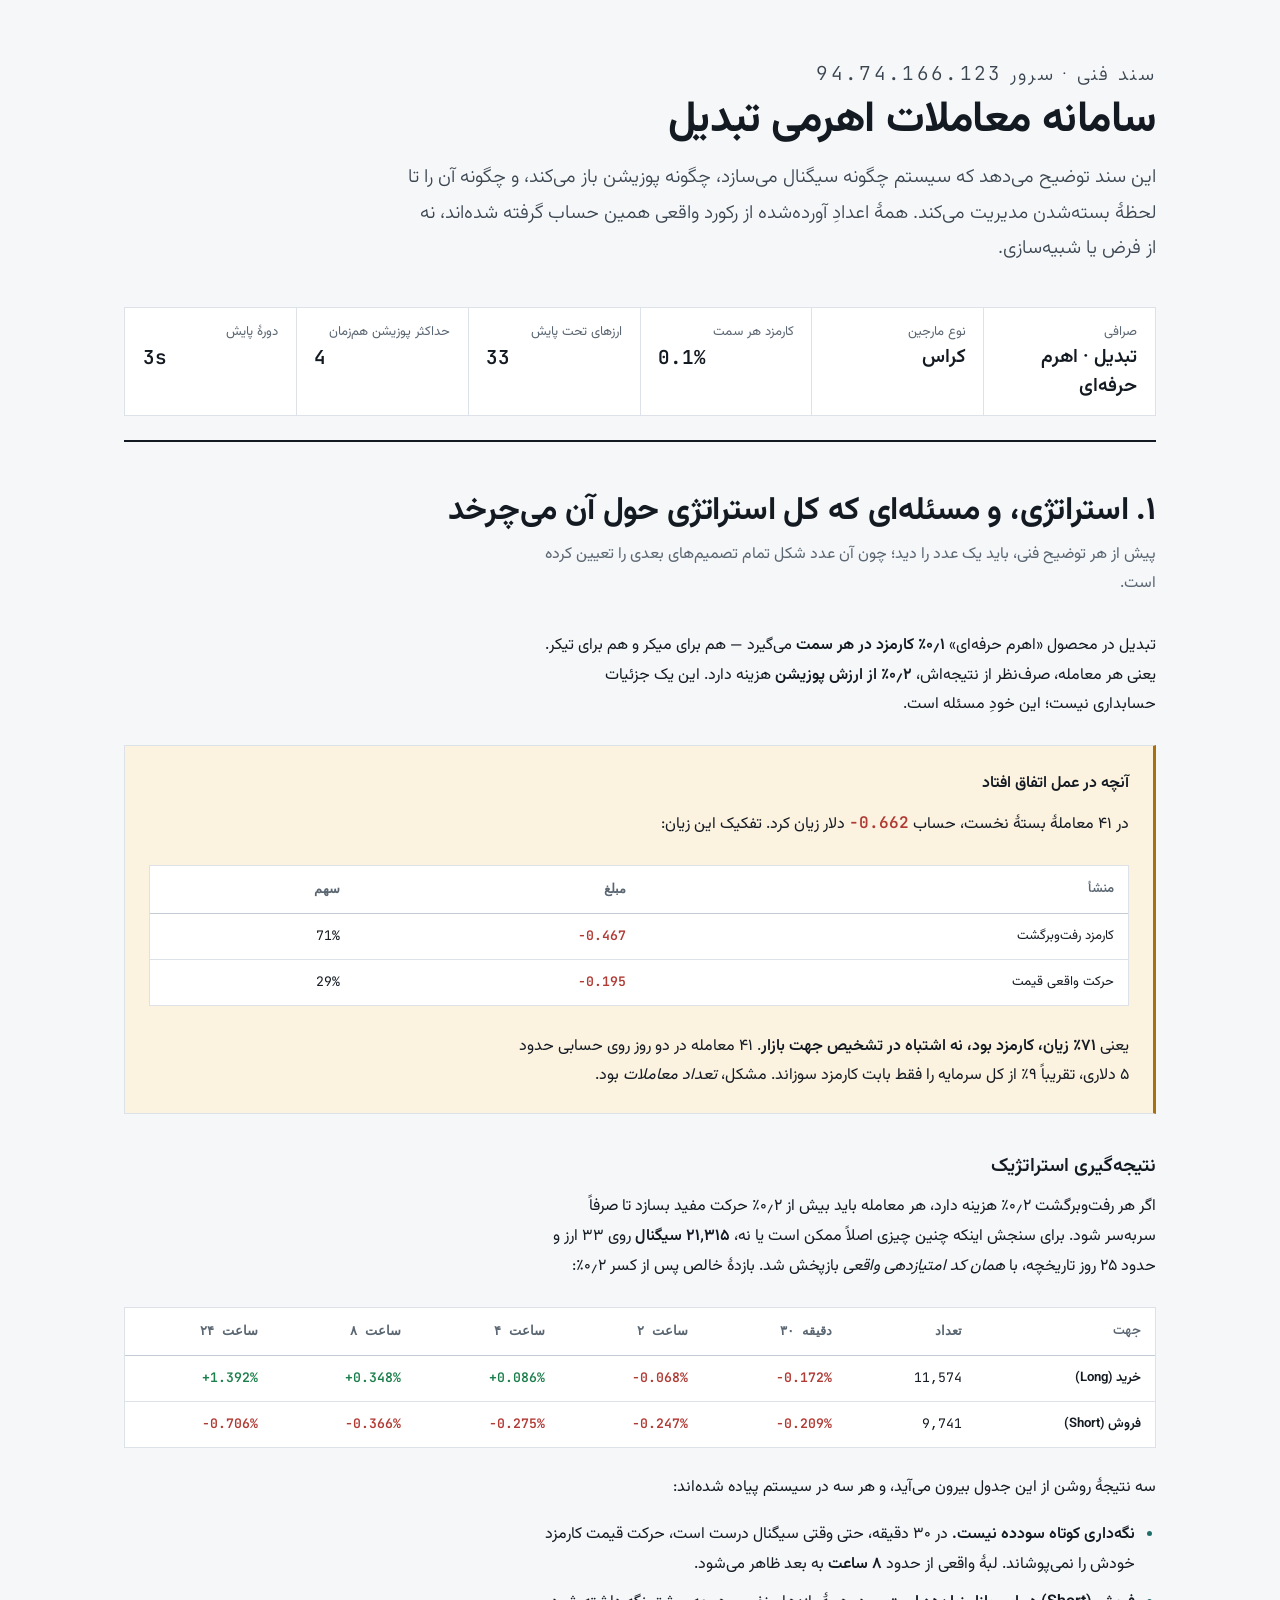
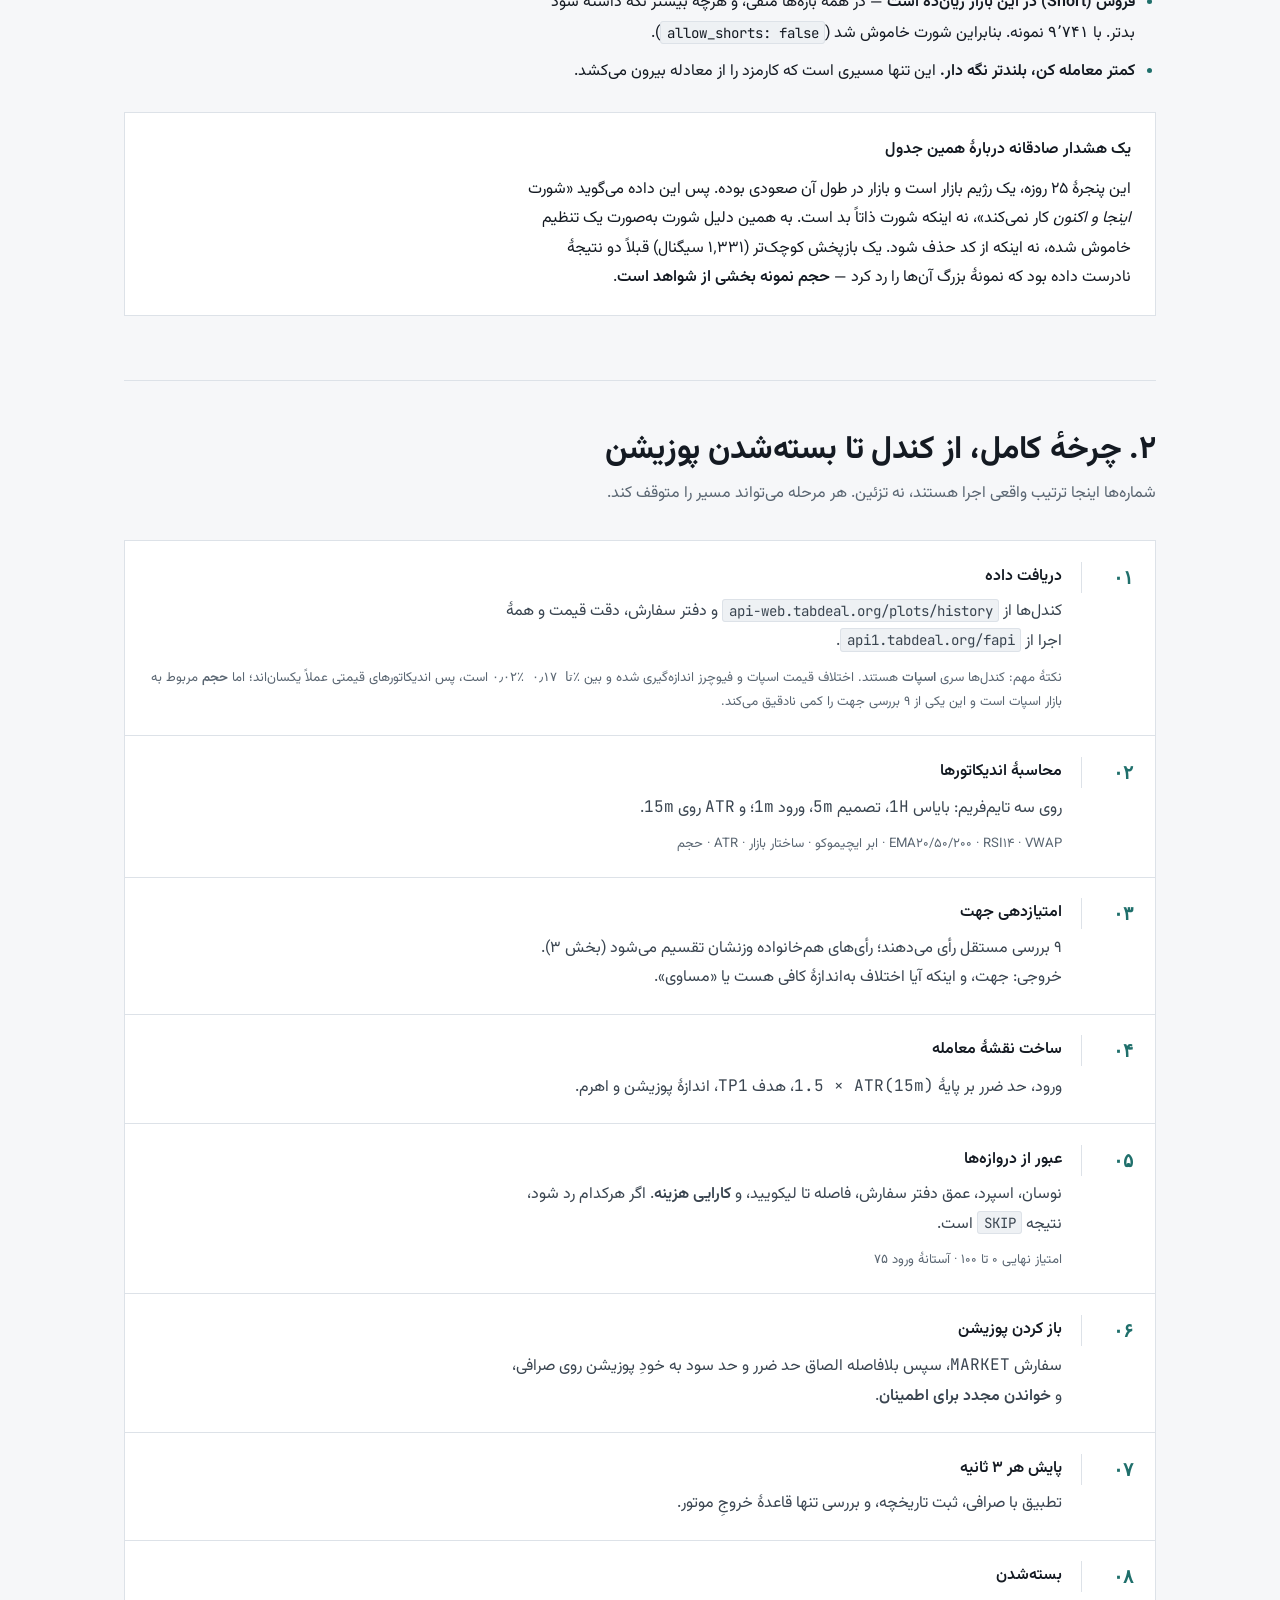
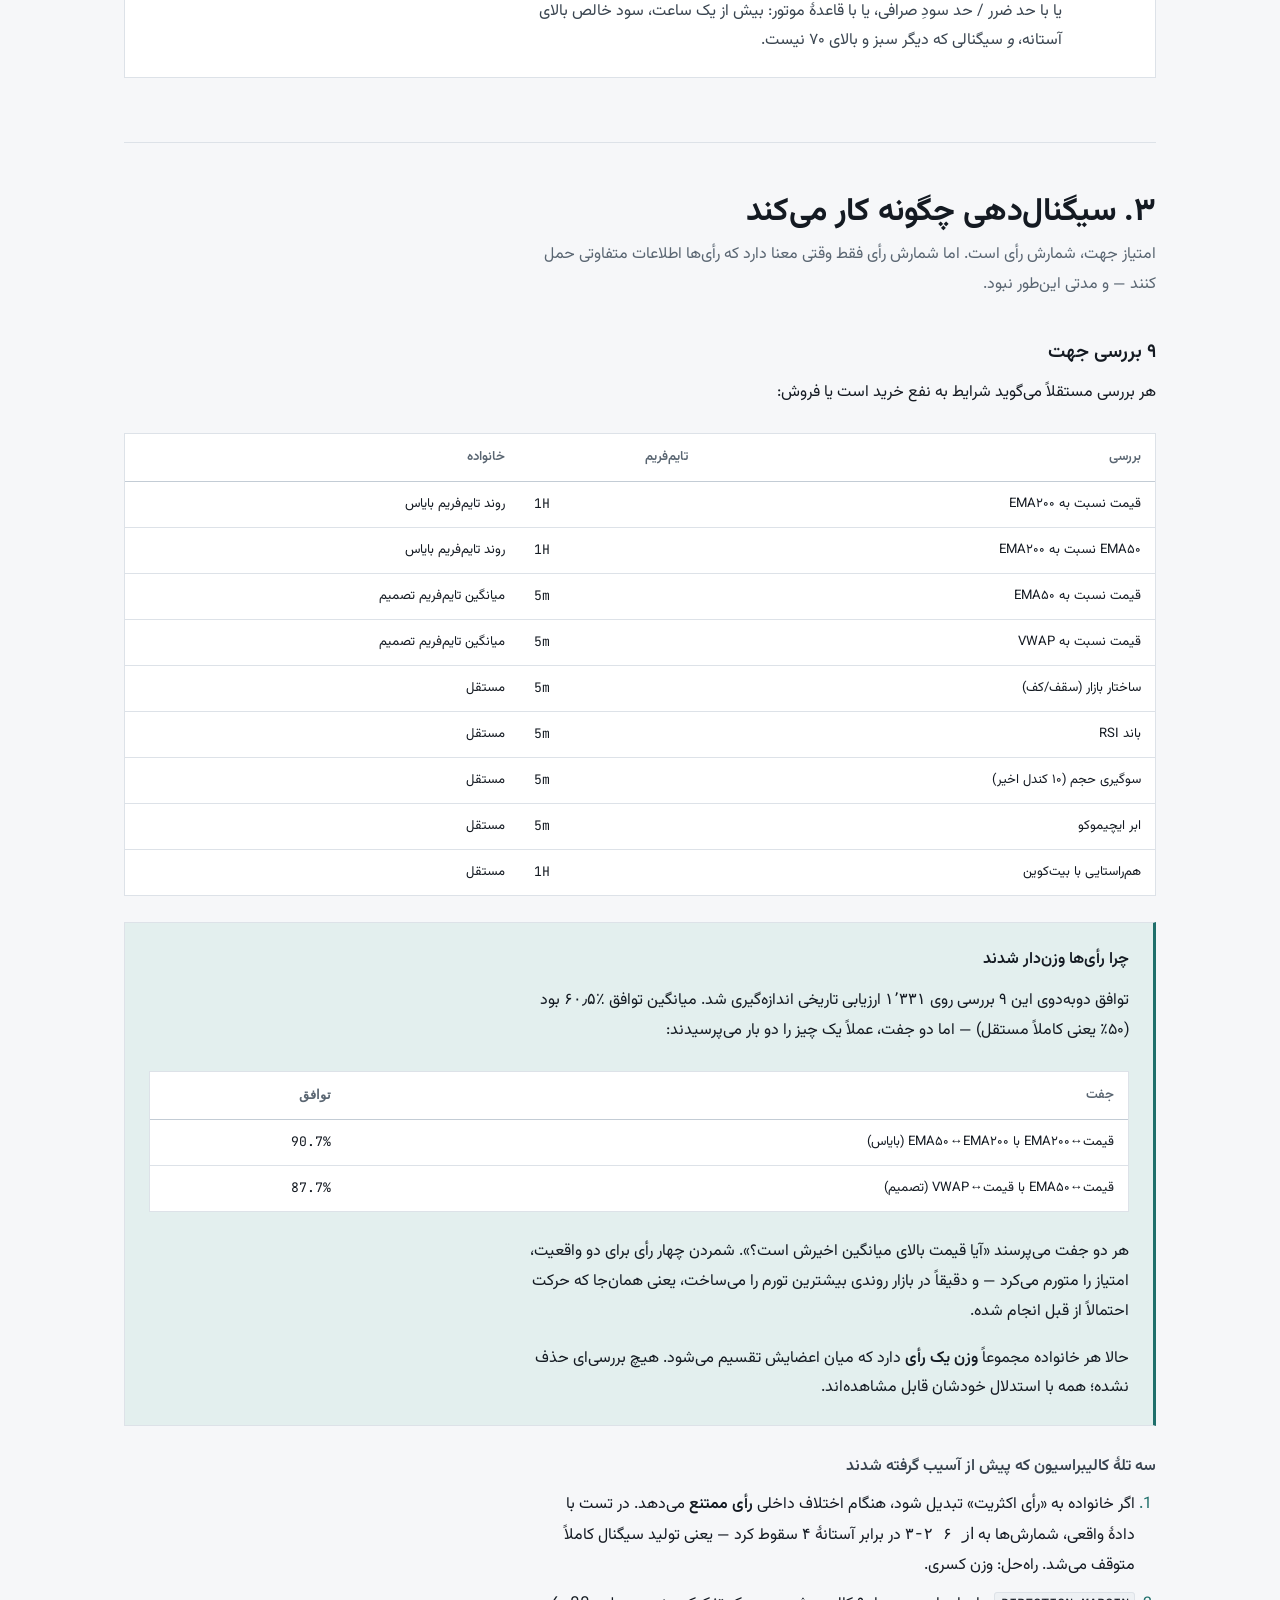
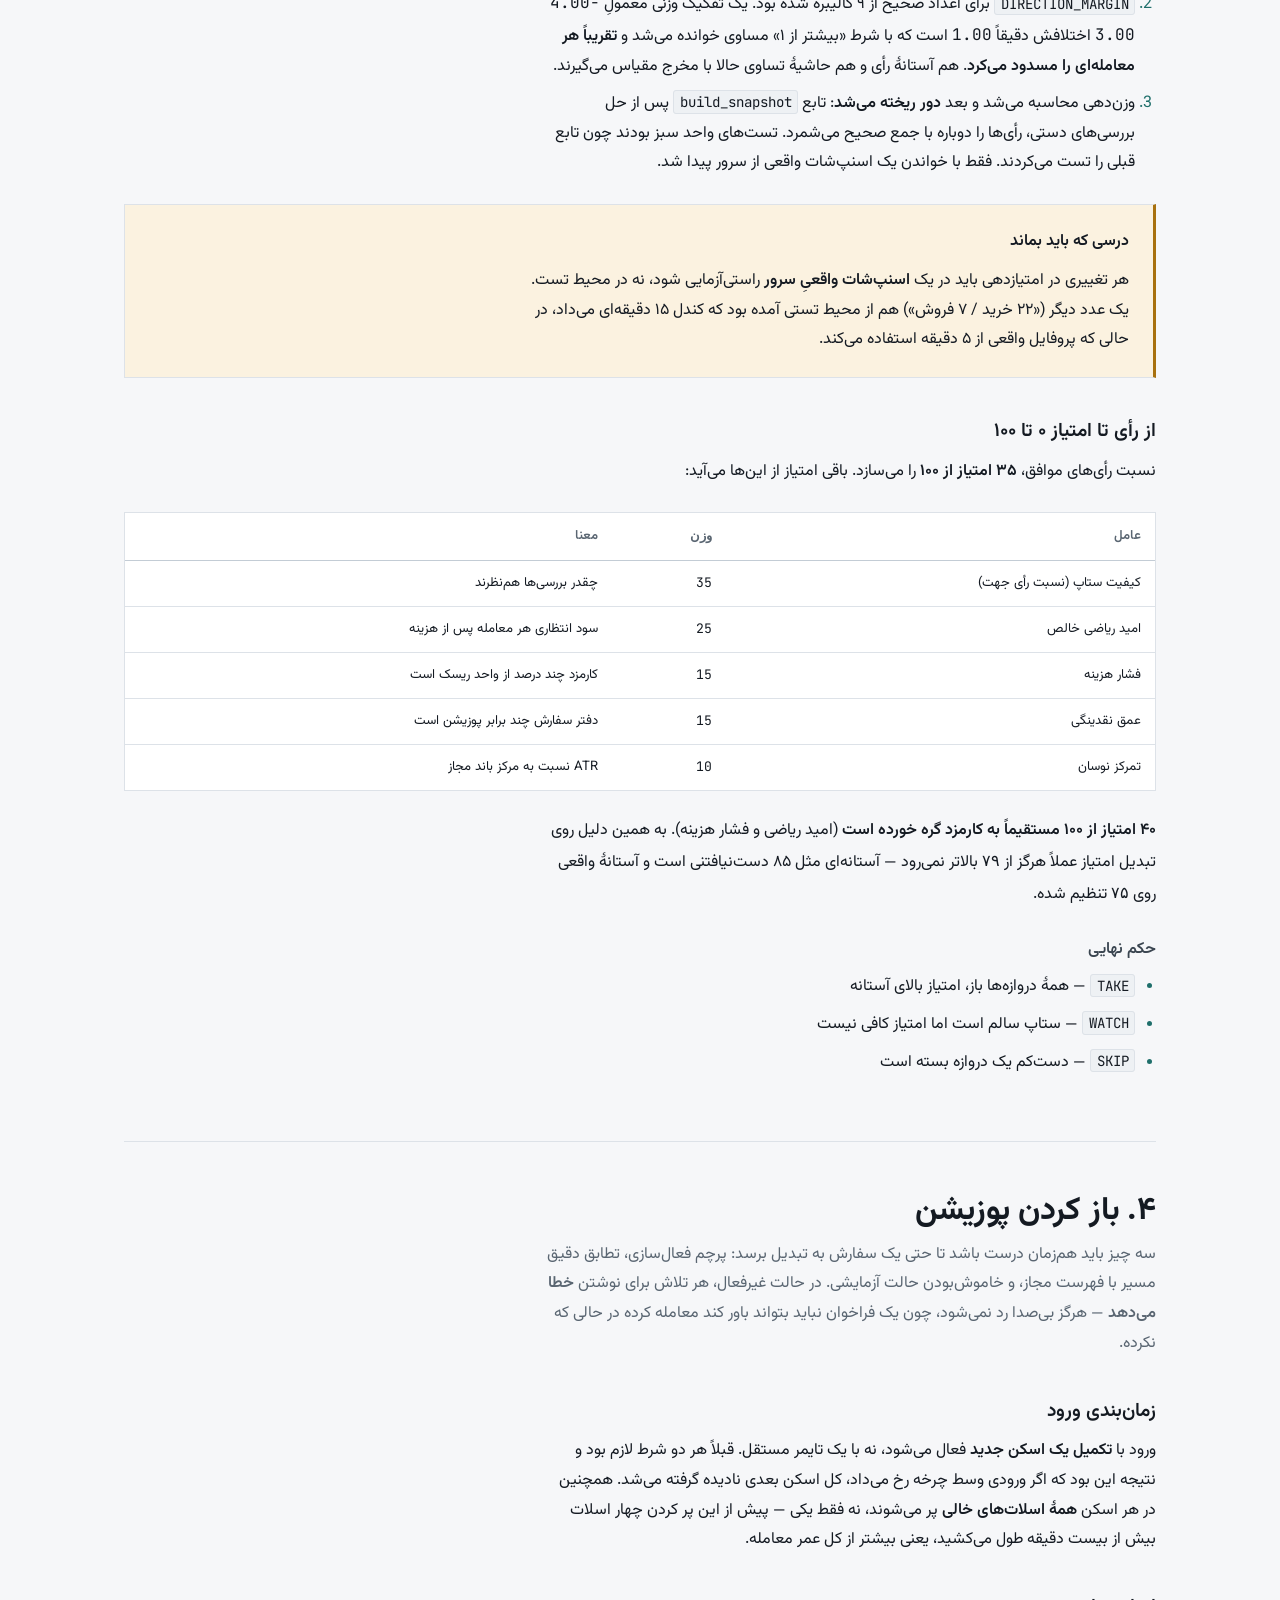
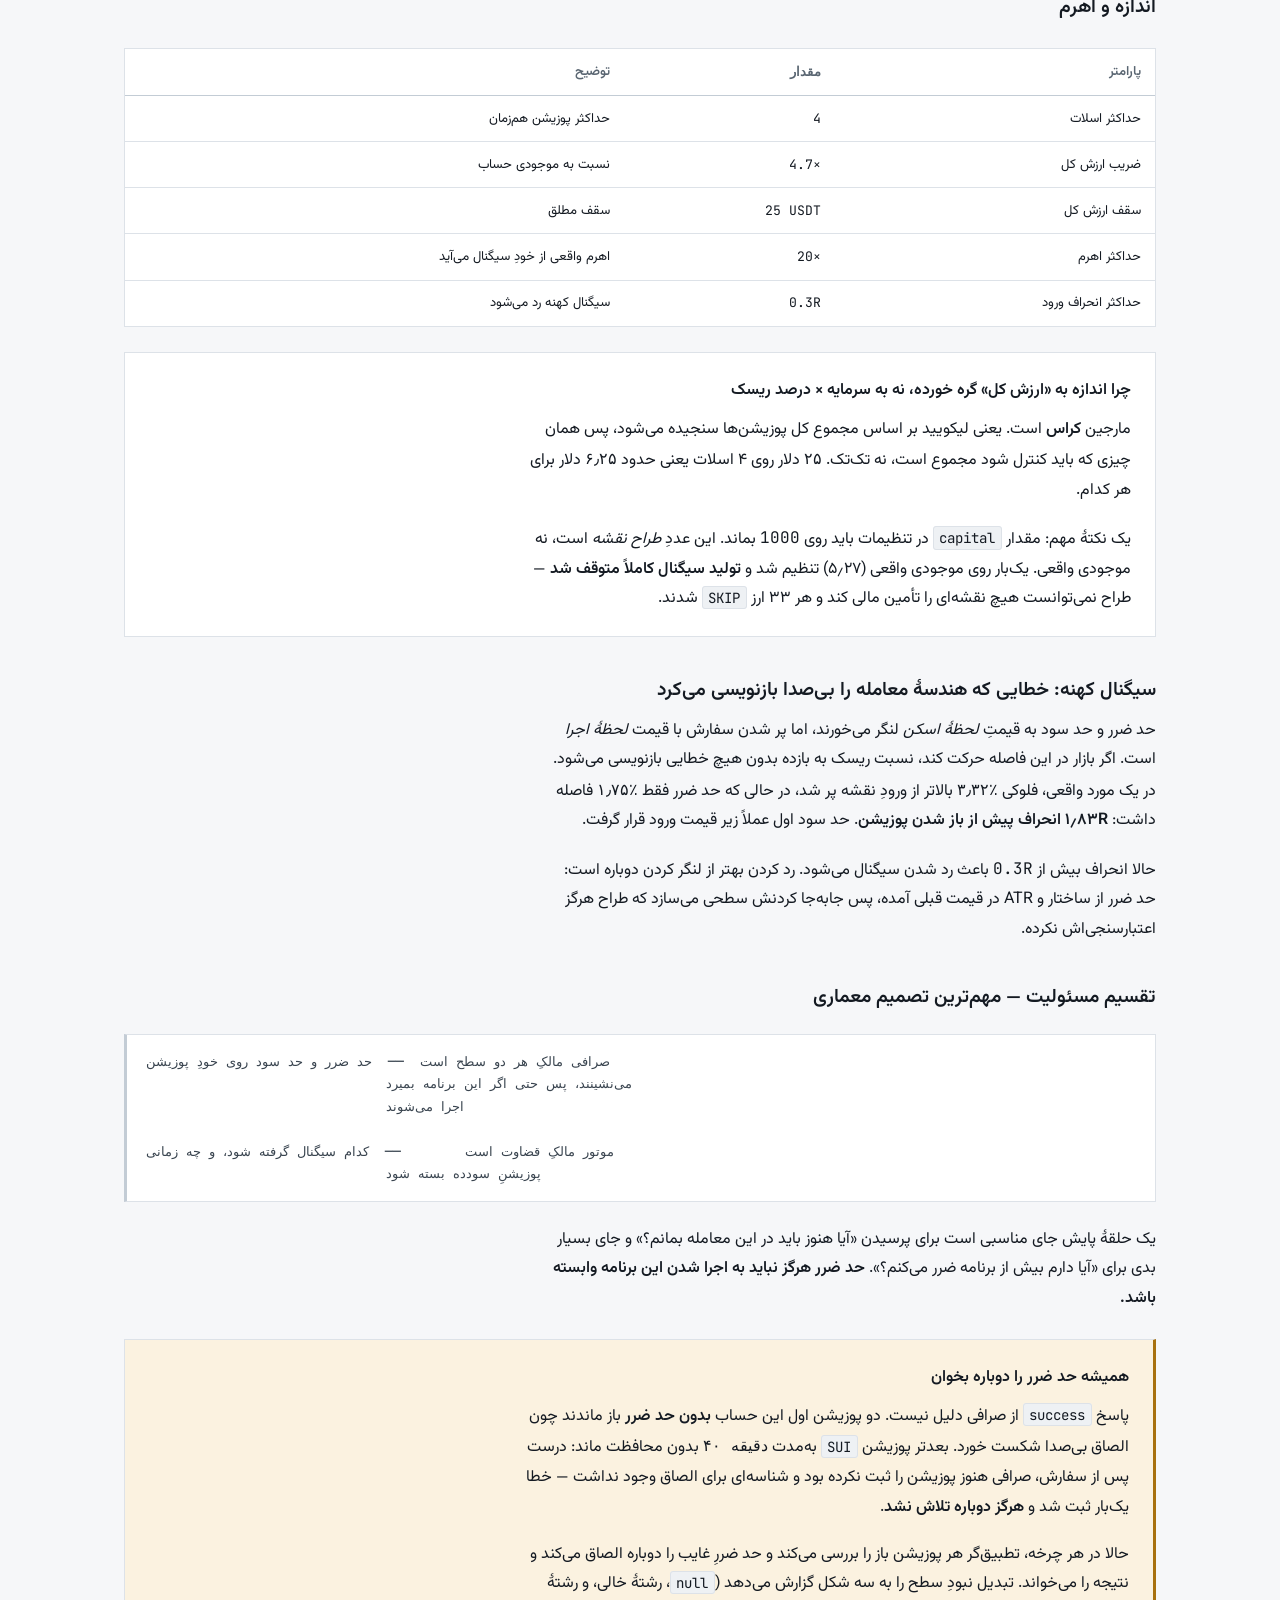
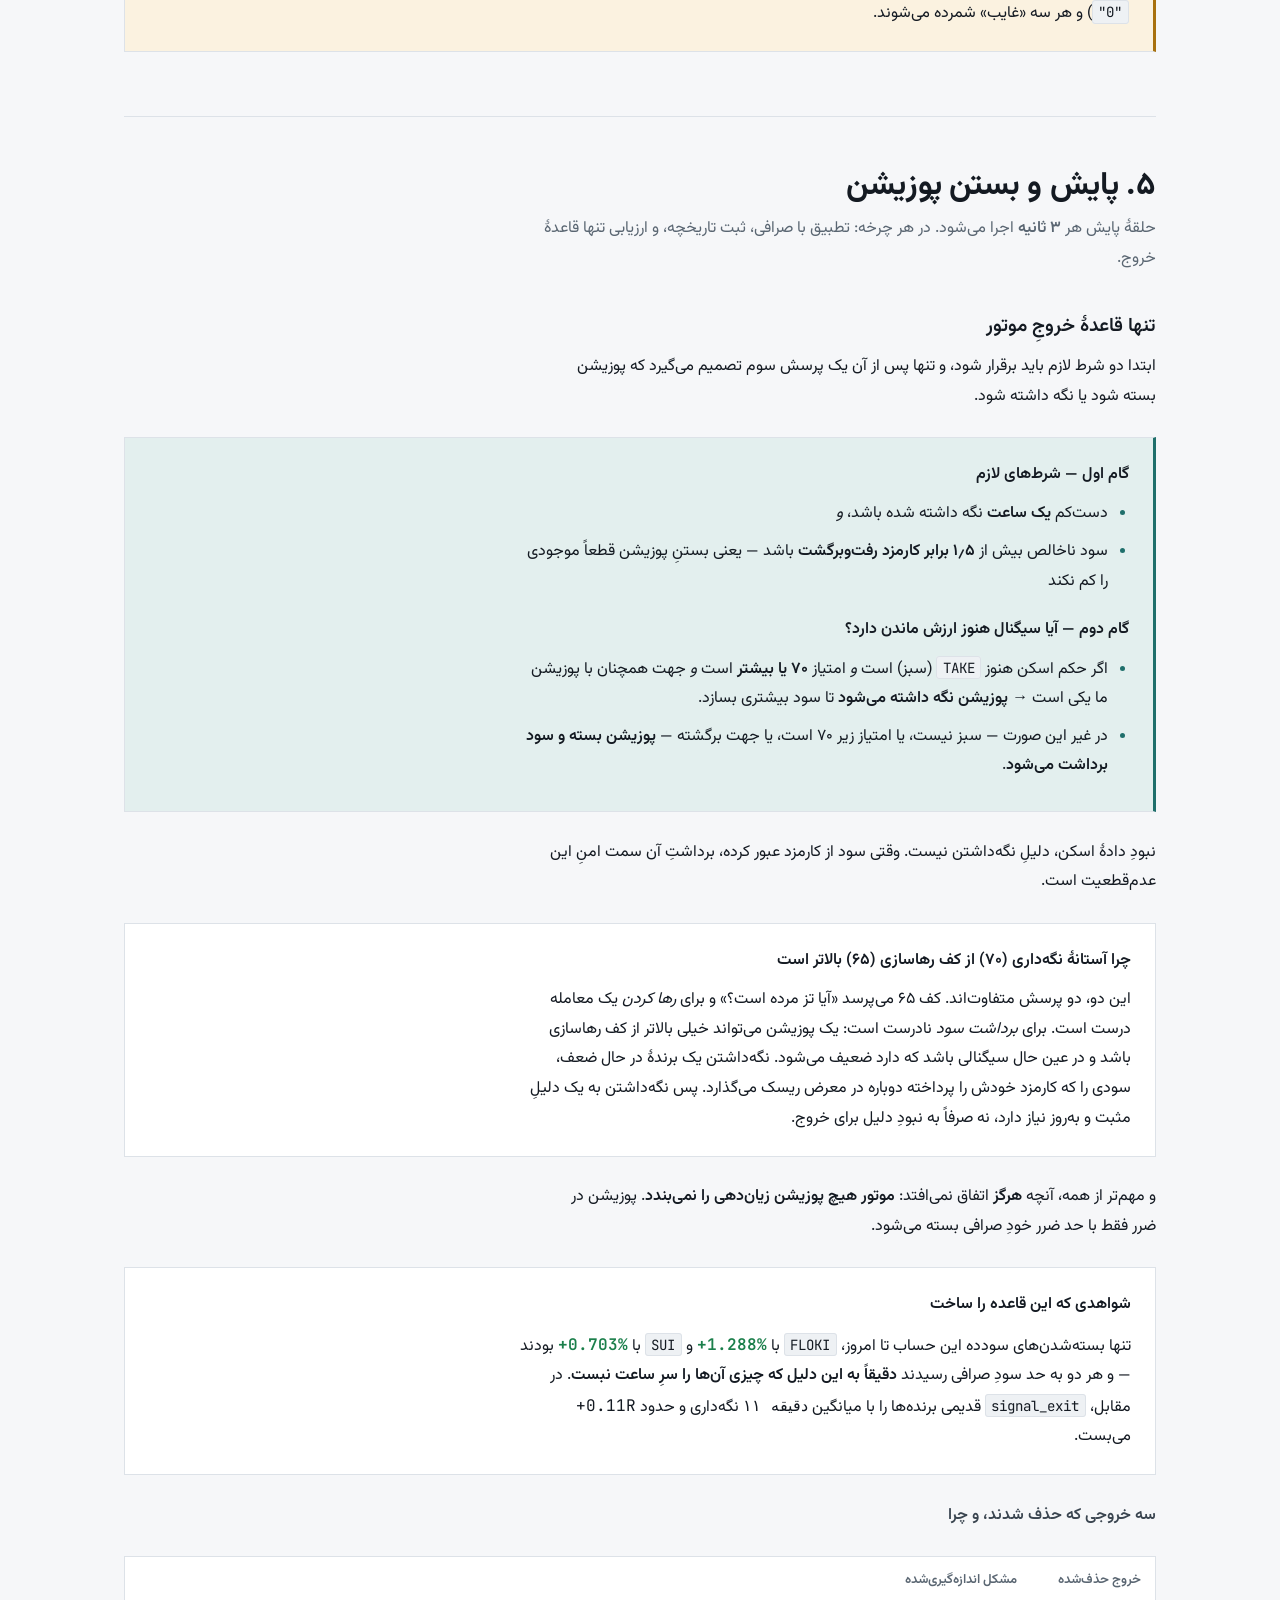
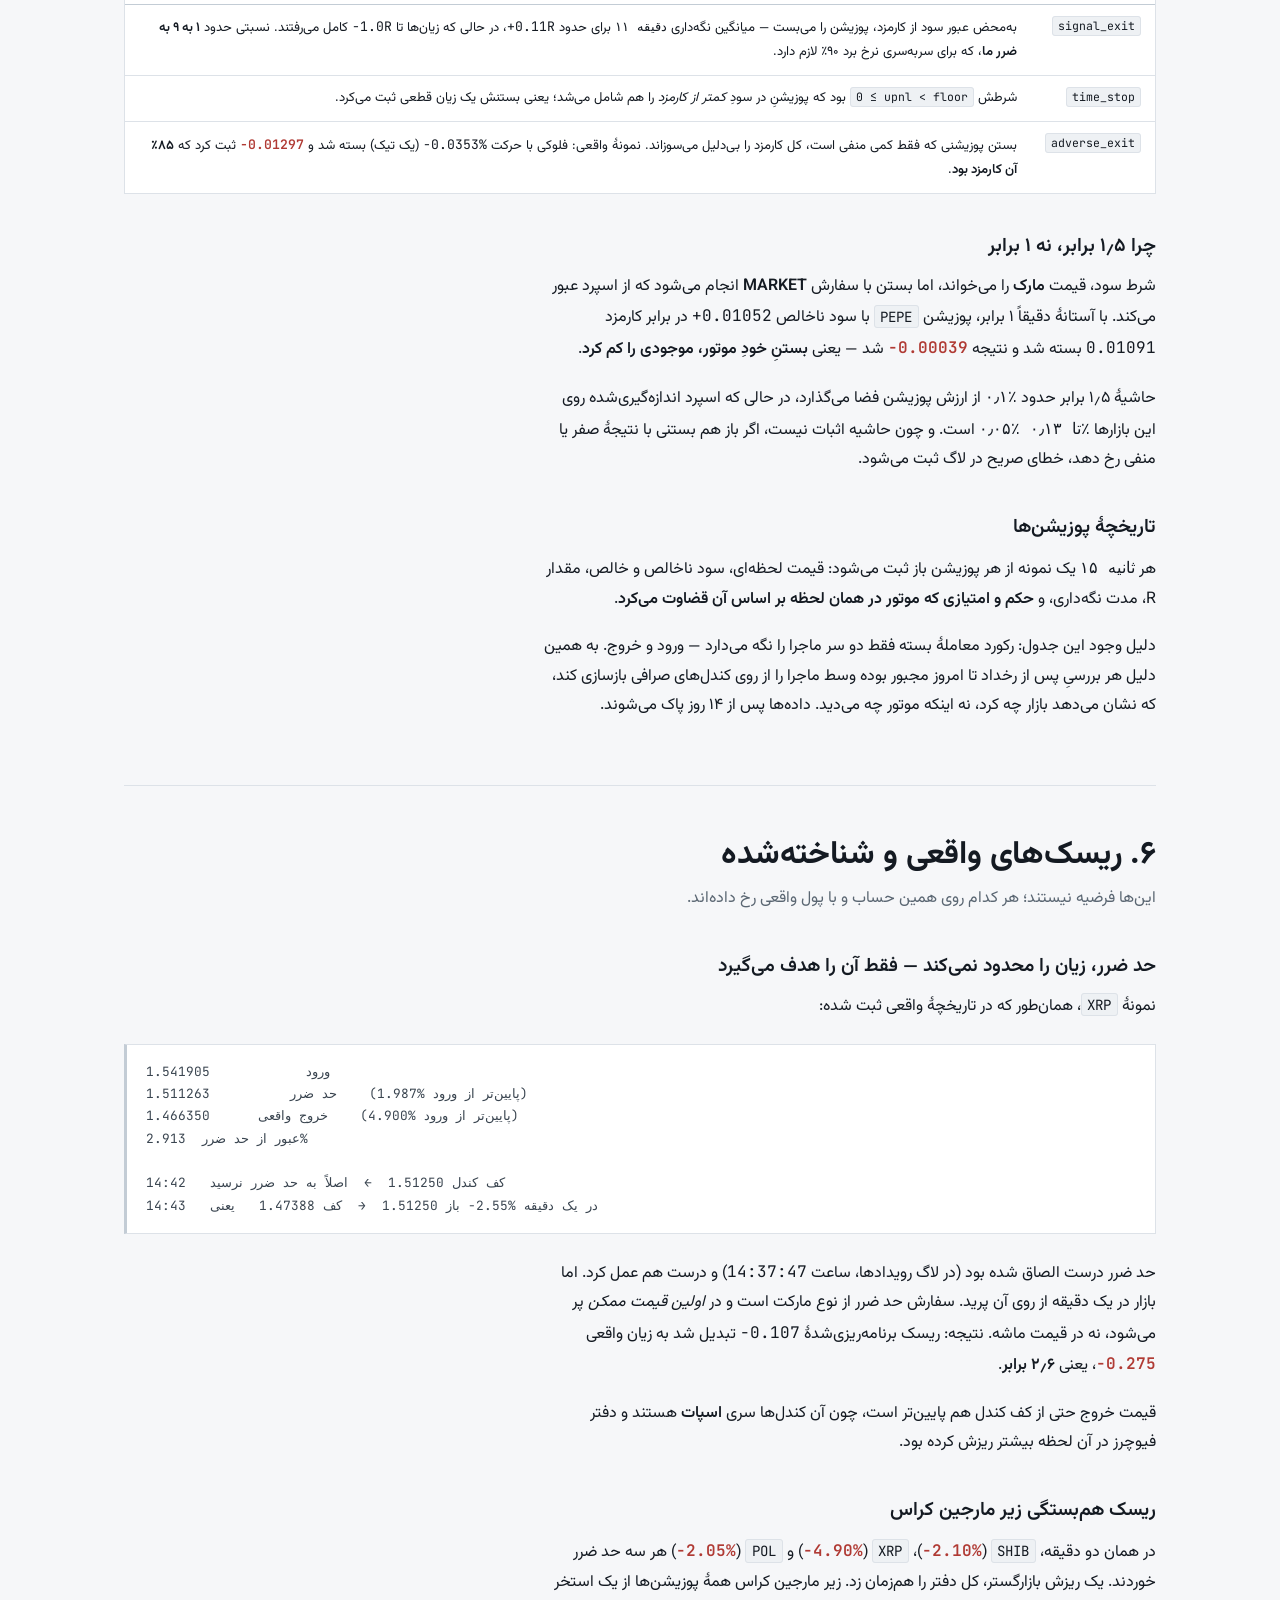
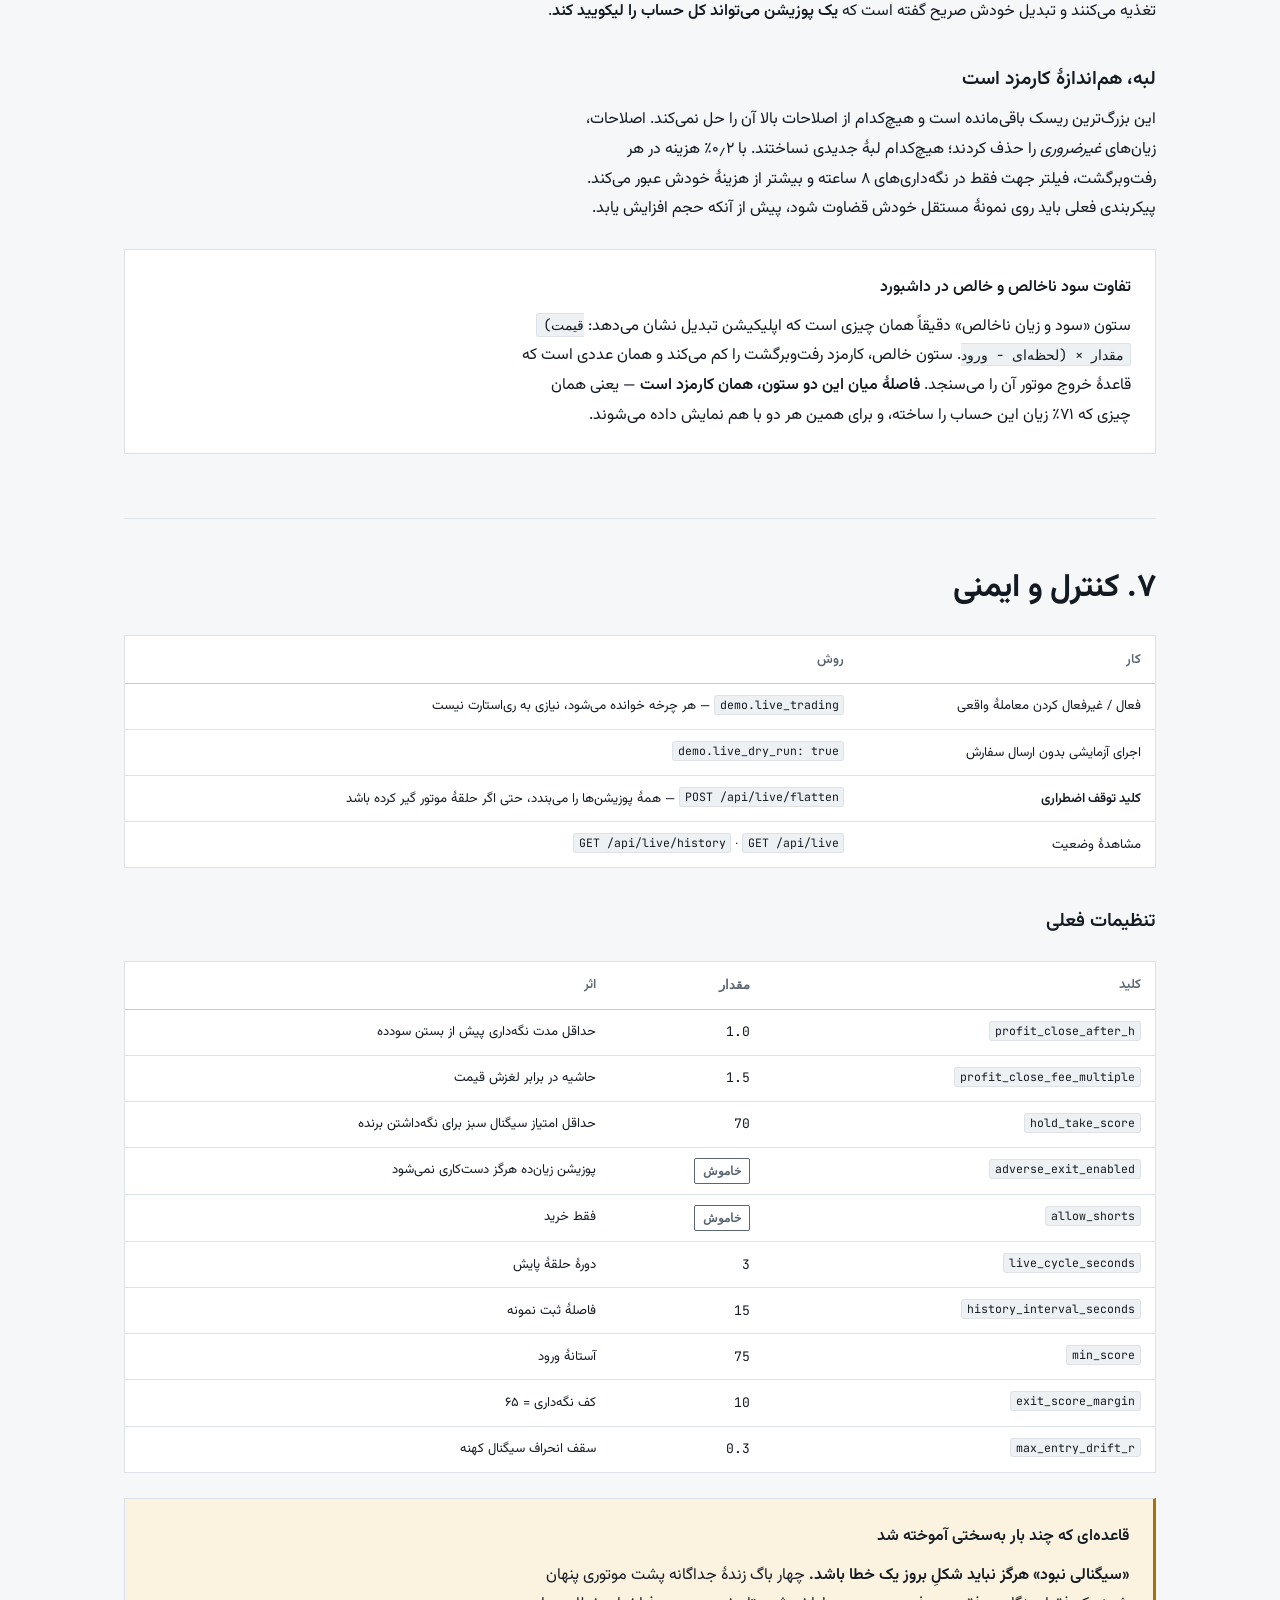
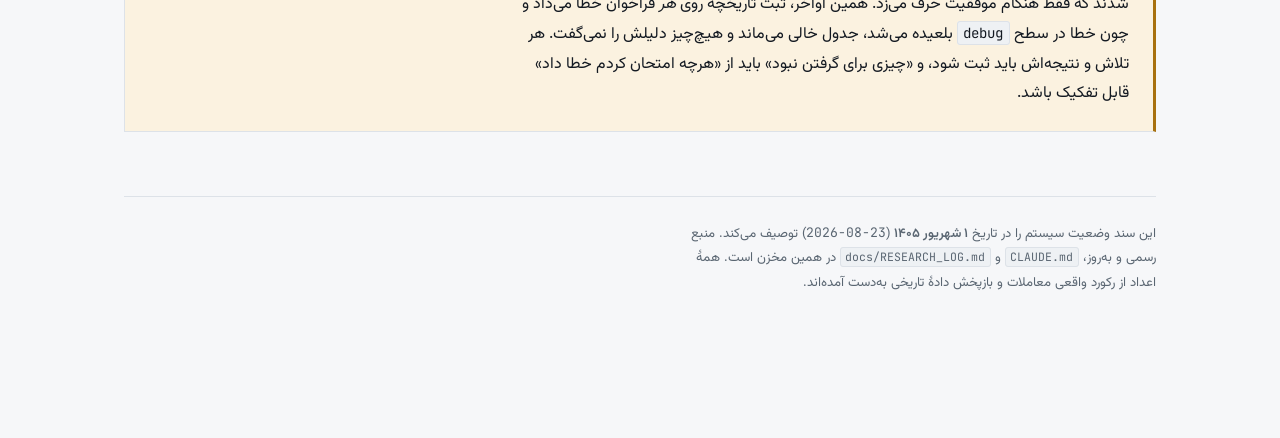
==== commit ba731cb1: "Document the green-signal hold rule in CLAUDE.md and the Persian guide Both described the previous r" ====
--- a/docs/system-guide-fa.html
+++ b/docs/system-guide-fa.html
@@ -587,8 +587,8 @@
       <div class="stage__b">
         <h4>بسته‌شدن</h4>
         <p>
-          یا با حد ضرر / حد سودِ صرافی، یا با تنها قاعدهٔ موتور: بیش از یک ساعت
-          نگه‌داشته شده <em>و</em> سود خالص از آستانه گذشته باشد.
+          یا با حد ضرر / حد سودِ صرافی، یا با قاعدهٔ موتور: بیش از یک ساعت،
+          سود خالص بالای آستانه، <em>و</em> سیگنالی که دیگر سبز و بالای ۷۰ نیست.
         </p>
       </div>
     </div>
@@ -827,19 +827,69 @@
   </p>
 
   <h3>تنها قاعدهٔ خروجِ موتور</h3>
+  <p>
+    ابتدا دو شرط لازم باید برقرار شود، و تنها پس از آن یک پرسش سوم تصمیم می‌گیرد
+    که پوزیشن بسته شود یا نگه داشته شود.
+  </p>
+
   <div class="panel panel--accent">
-    <p class="panel__title">پوزیشن وقتی بسته می‌شود که هر دو شرط برقرار باشد</p>
+    <p class="panel__title">گام اول — شرط‌های لازم</p>
+    <ul>
+      <li>دست‌کم <strong>یک ساعت</strong> نگه داشته شده باشد، <em>و</em></li>
+      <li>
+        سود ناخالص بیش از <strong>۱٫۵ برابر کارمزد رفت‌وبرگشت</strong> باشد
+        — یعنی بستنِ پوزیشن قطعاً موجودی را کم نکند
+      </li>
+    </ul>
+    <p class="panel__title" style="margin-block-start:1.1rem">گام دوم — آیا سیگنال هنوز ارزش ماندن دارد؟</p>
     <ul style="margin-block-end:0">
-      <li>دست‌کم <strong>یک ساعت</strong> نگه داشته شده باشد، <em>و</em></li>
-      <li>سود ناخالص بیش از <strong>۱٫۵ برابر کارمزد رفت‌وبرگشت</strong> باشد</li>
+      <li>
+        اگر حکم اسکن هنوز <code>TAKE</code> (سبز) است <em>و</em> امتیاز
+        <strong>۷۰ یا بیشتر</strong> است <em>و</em> جهت همچنان با پوزیشن ما
+        یکی است → <strong>پوزیشن نگه داشته می‌شود</strong> تا سود بیشتری بسازد.
+      </li>
+      <li>
+        در غیر این صورت — سبز نیست، یا امتیاز زیر ۷۰ است، یا جهت برگشته —
+        <strong>پوزیشن بسته و سود برداشت می‌شود</strong>.
+      </li>
     </ul>
   </div>
 
   <p>
-    و مهم‌تر از آن، آنچه <strong>هرگز</strong> اتفاق نمی‌افتد:
+    نبودِ دادهٔ اسکن، دلیلِ نگه‌داشتن نیست. وقتی سود از کارمزد عبور کرده،
+    برداشتِ آن سمت امنِ این عدم‌قطعیت است.
+  </p>
+
+  <div class="panel">
+    <p class="panel__title">چرا آستانهٔ نگه‌داری (۷۰) از کف رهاسازی (۶۵) بالاتر است</p>
+    <p>
+      این دو، دو پرسش متفاوت‌اند. کف ۶۵ می‌پرسد «آیا تز مرده است؟» و برای
+      <em>رها کردن</em> یک معامله درست است. برای <em>برداشت سود</em> نادرست است:
+      یک پوزیشن می‌تواند خیلی بالاتر از کف رهاسازی باشد و در عین حال سیگنالی
+      باشد که دارد ضعیف می‌شود. نگه‌داشتن یک برندهٔ در حال ضعف، سودی را که
+      کارمزد خودش را پرداخته دوباره در معرض ریسک می‌گذارد. پس نگه‌داشتن به یک
+      دلیلِ مثبت و به‌روز نیاز دارد، نه صرفاً به نبودِ دلیل برای خروج.
+    </p>
+  </div>
+
+  <p>
+    و مهم‌تر از همه، آنچه <strong>هرگز</strong> اتفاق نمی‌افتد:
     <strong>موتور هیچ پوزیشن زیان‌دهی را نمی‌بندد</strong>. پوزیشن در ضرر فقط با
     حد ضرر خودِ صرافی بسته می‌شود.
   </p>
+
+  <div class="panel">
+    <p class="panel__title">شواهدی که این قاعده را ساخت</p>
+    <p>
+      تنها بسته‌شدن‌های سودده این حساب تا امروز، <code>FLOKI</code> با
+      <span class="num gain">+1.288%</span> و <code>SUI</code> با
+      <span class="num gain">+0.703%</span> بودند — و هر دو به حد سودِ صرافی
+      رسیدند <strong>دقیقاً به این دلیل که چیزی آن‌ها را سرِ ساعت نبست</strong>.
+      در مقابل، <code>signal_exit</code> قدیمی برنده‌ها را با میانگین
+      <span class="num">۱۱ دقیقه</span> نگه‌داری و حدود
+      <span class="num">+0.11R</span> می‌بست.
+    </p>
+  </div>
 
   <h4>سه خروجی که حذف شدند، و چرا</h4>
   <div class="tablewrap">
@@ -997,6 +1047,7 @@
       <tbody>
         <tr><td><code>profit_close_after_h</code></td><td class="n num">1.0</td><td>حداقل مدت نگه‌داری پیش از بستن سودده</td></tr>
         <tr><td><code>profit_close_fee_multiple</code></td><td class="n num">1.5</td><td>حاشیه در برابر لغزش قیمت</td></tr>
+        <tr><td><code>hold_take_score</code></td><td class="n num">70</td><td>حداقل امتیاز سیگنال سبز برای نگه‌داشتن برنده</td></tr>
         <tr><td><code>adverse_exit_enabled</code></td><td class="n"><span class="tag tag--off">خاموش</span></td><td>پوزیشن زیان‌ده هرگز دست‌کاری نمی‌شود</td></tr>
         <tr><td><code>allow_shorts</code></td><td class="n"><span class="tag tag--off">خاموش</span></td><td>فقط خرید</td></tr>
         <tr><td><code>live_cycle_seconds</code></td><td class="n num">3</td><td>دورهٔ حلقهٔ پایش</td></tr>
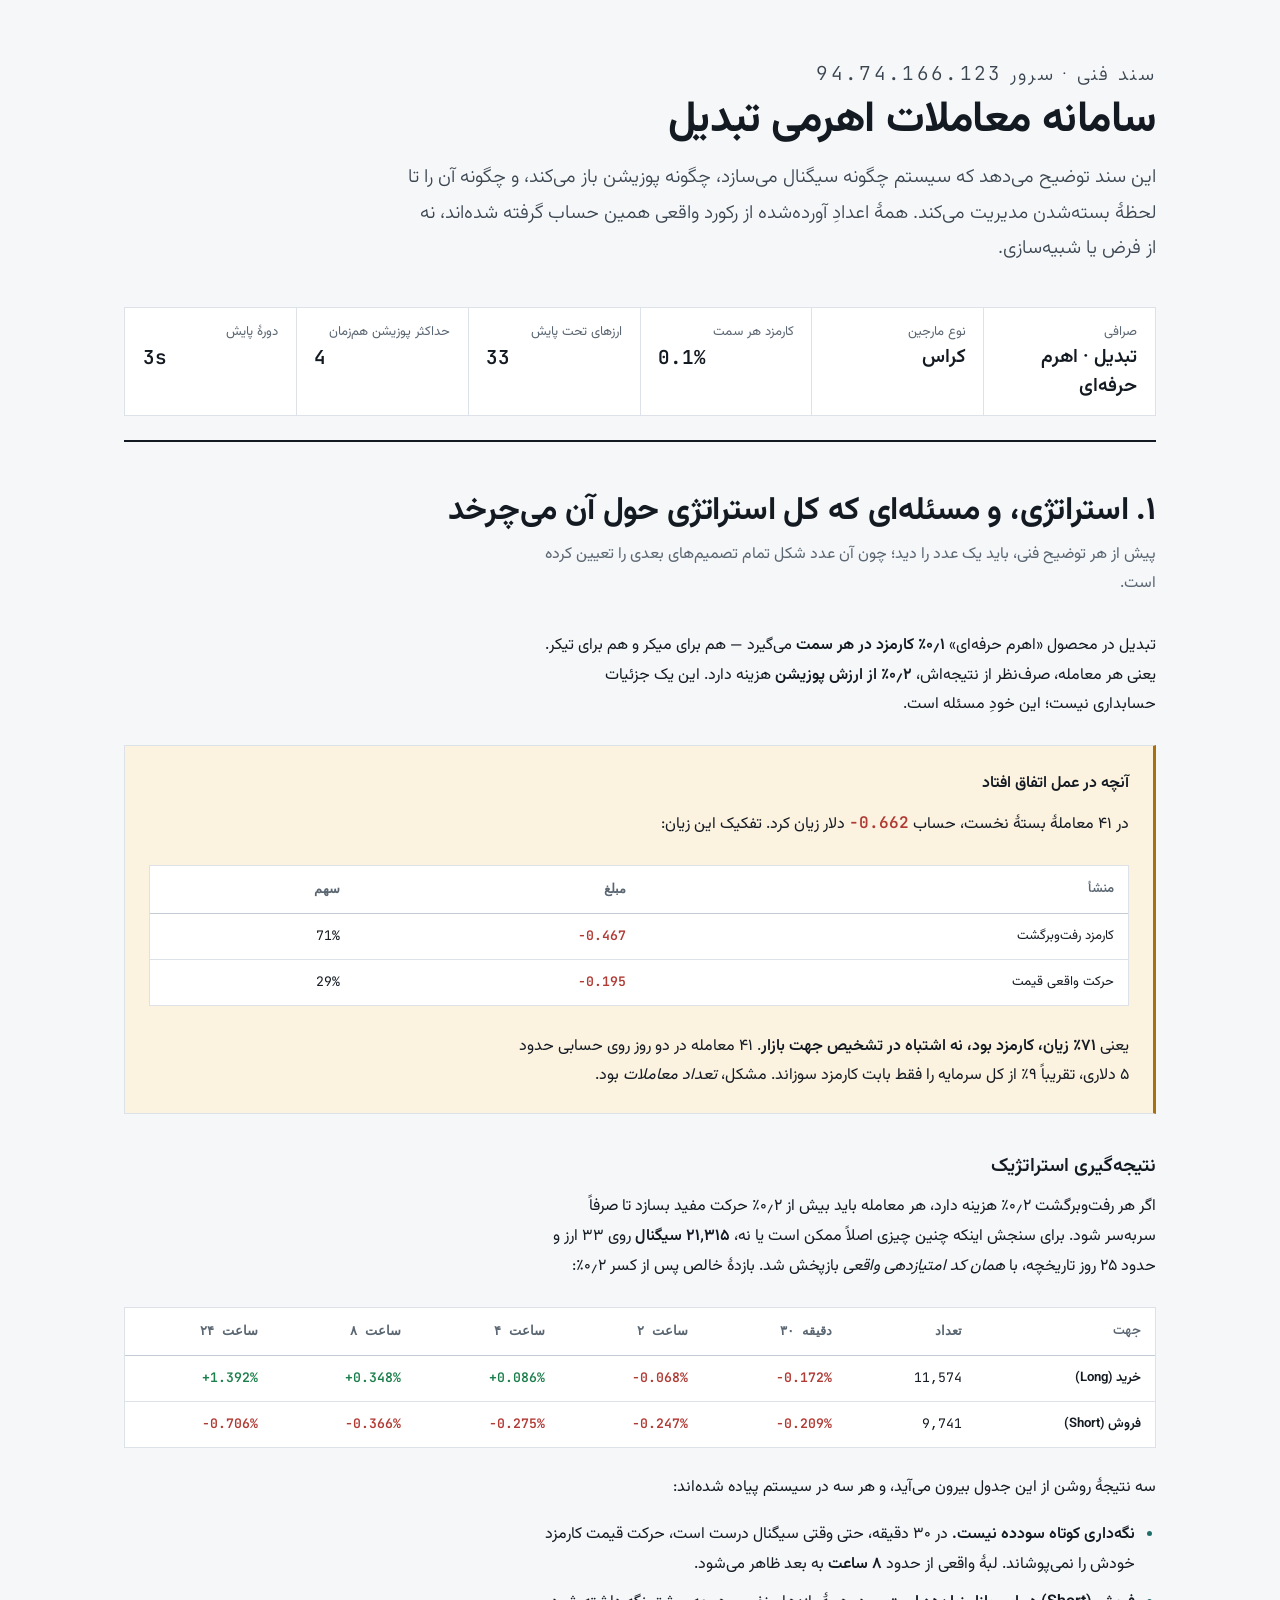
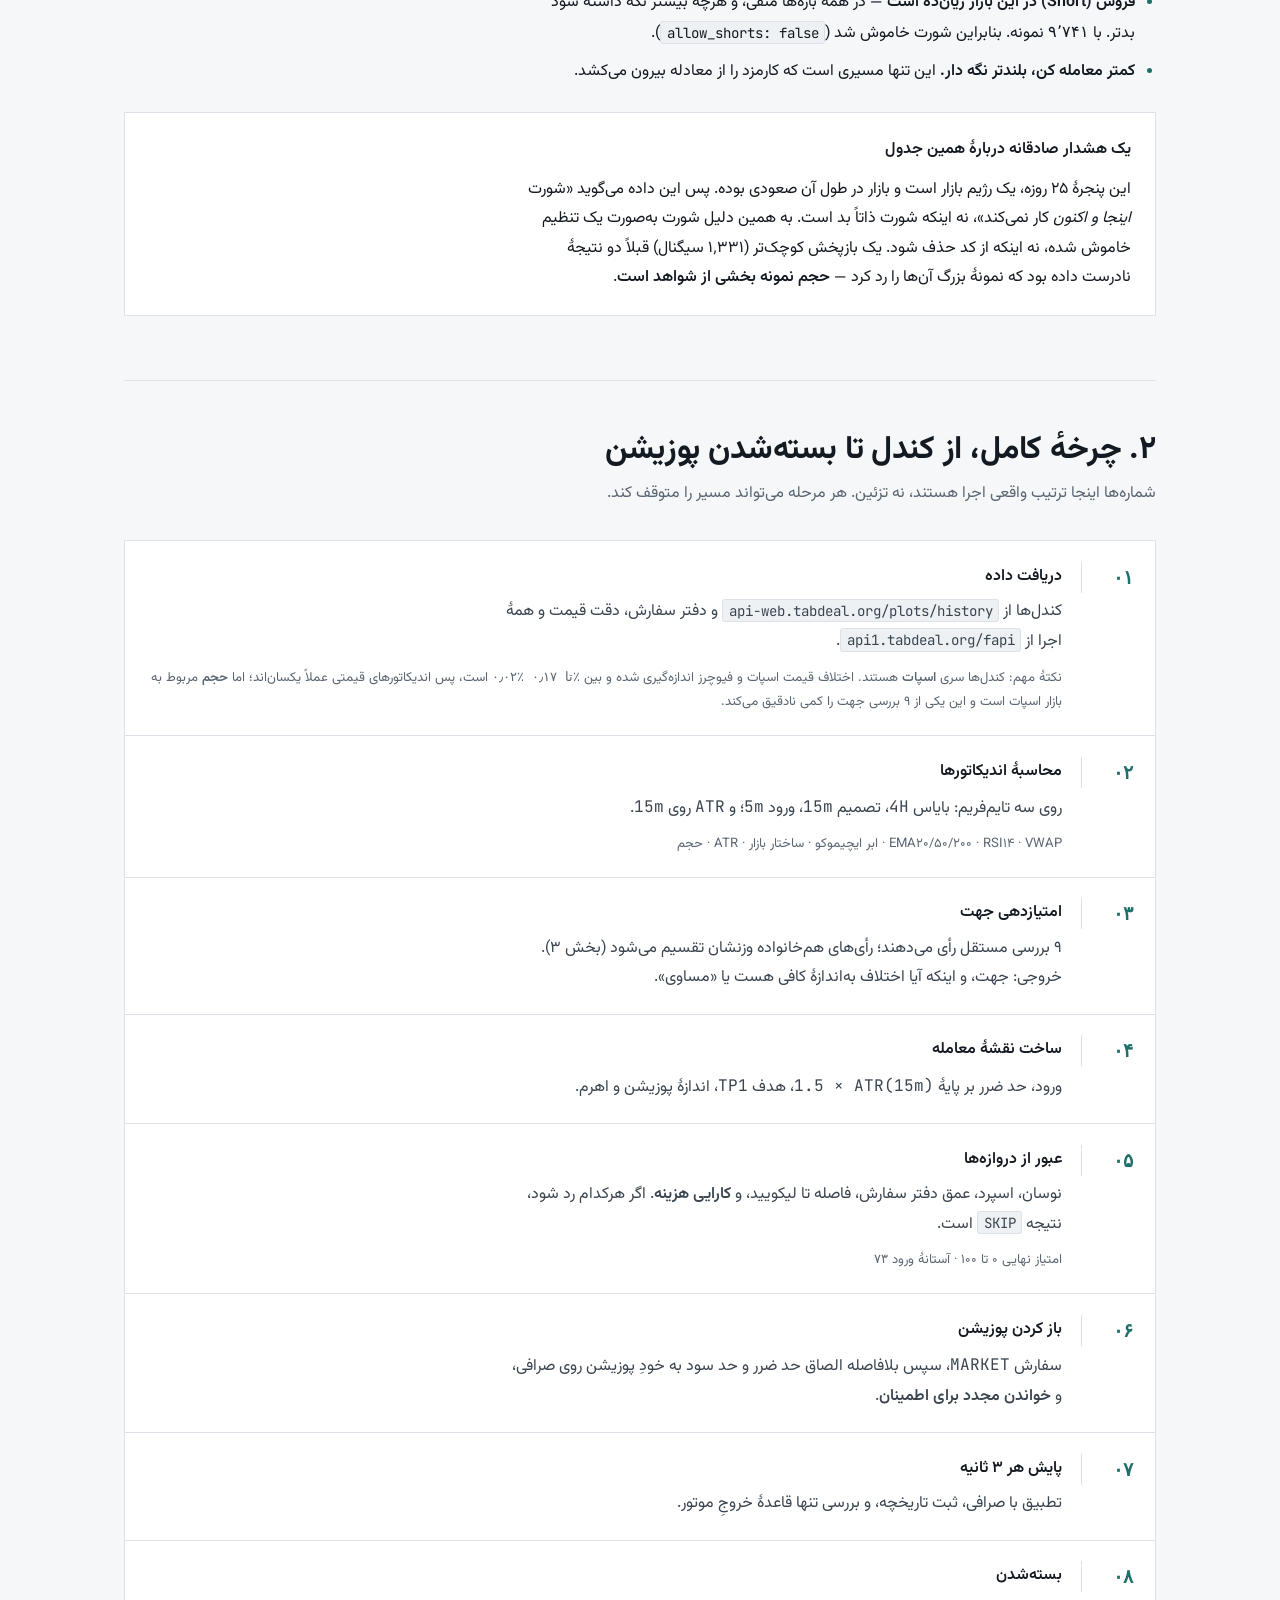
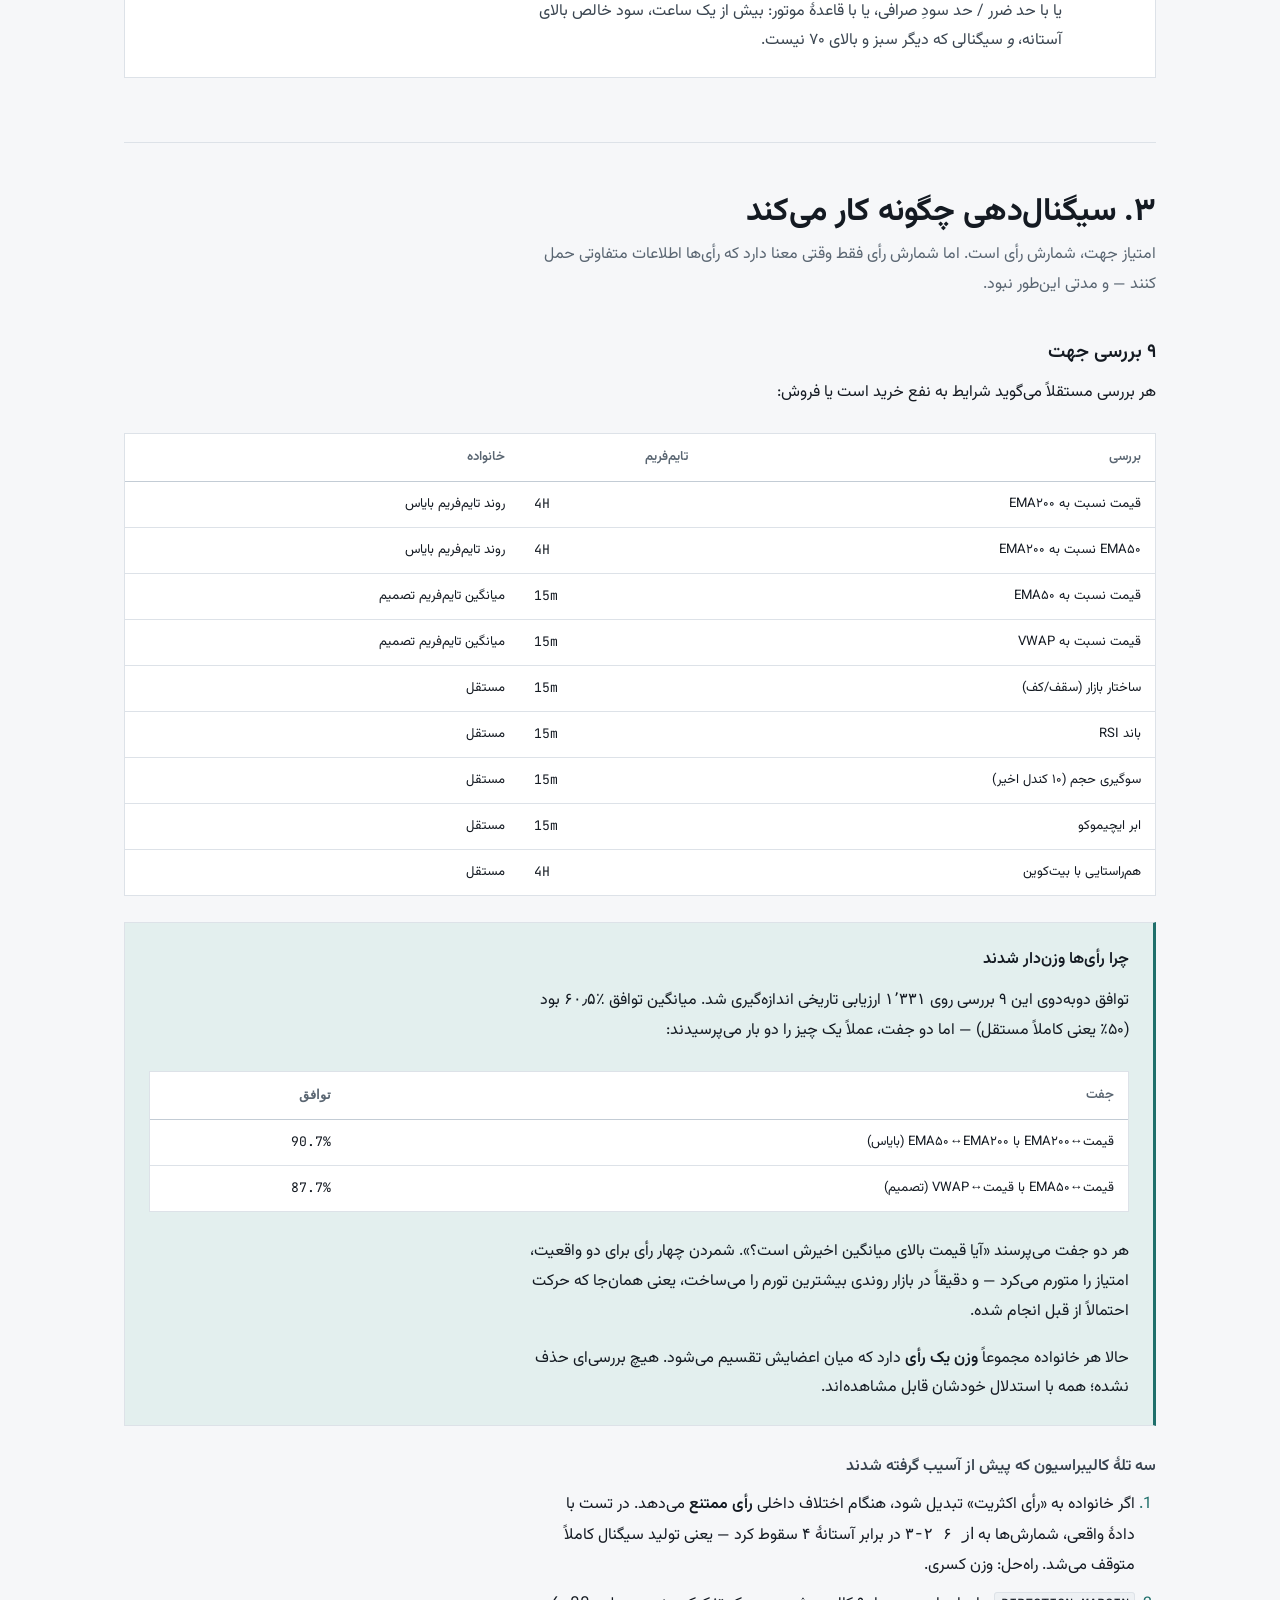
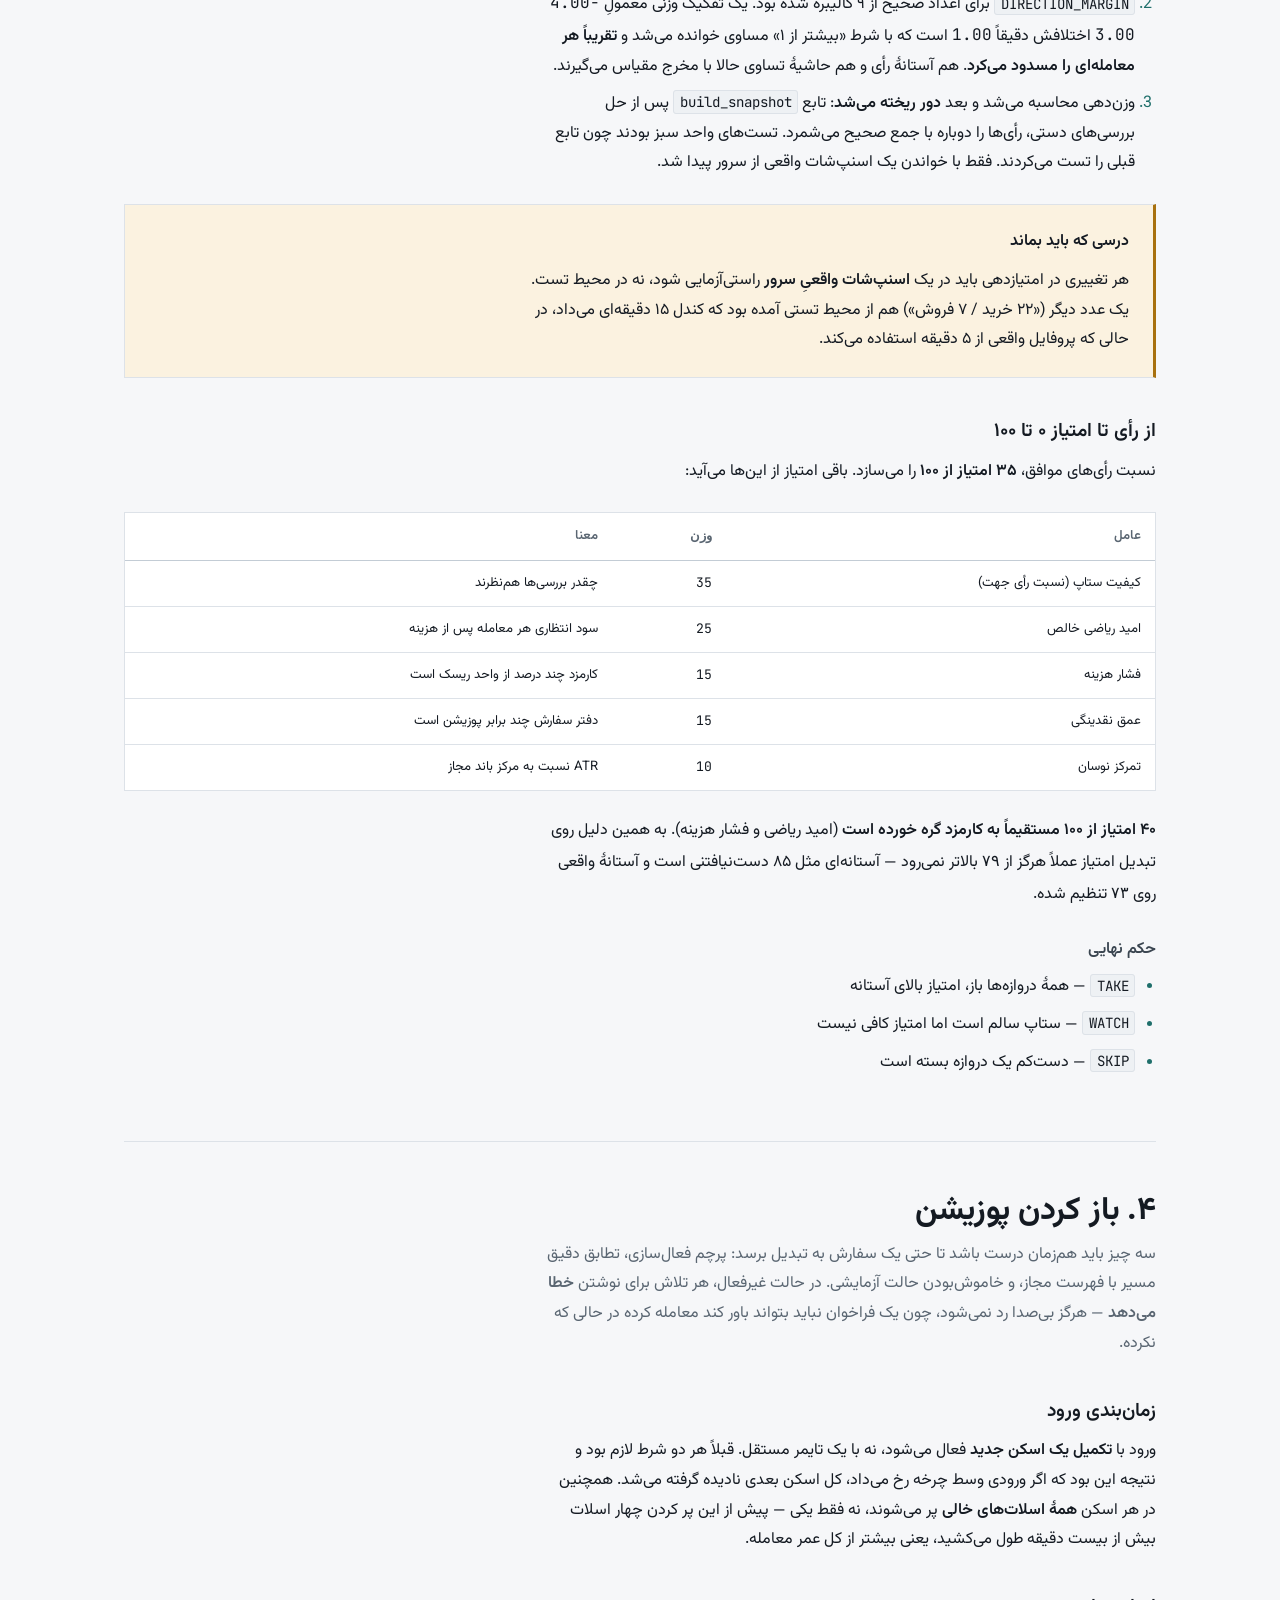
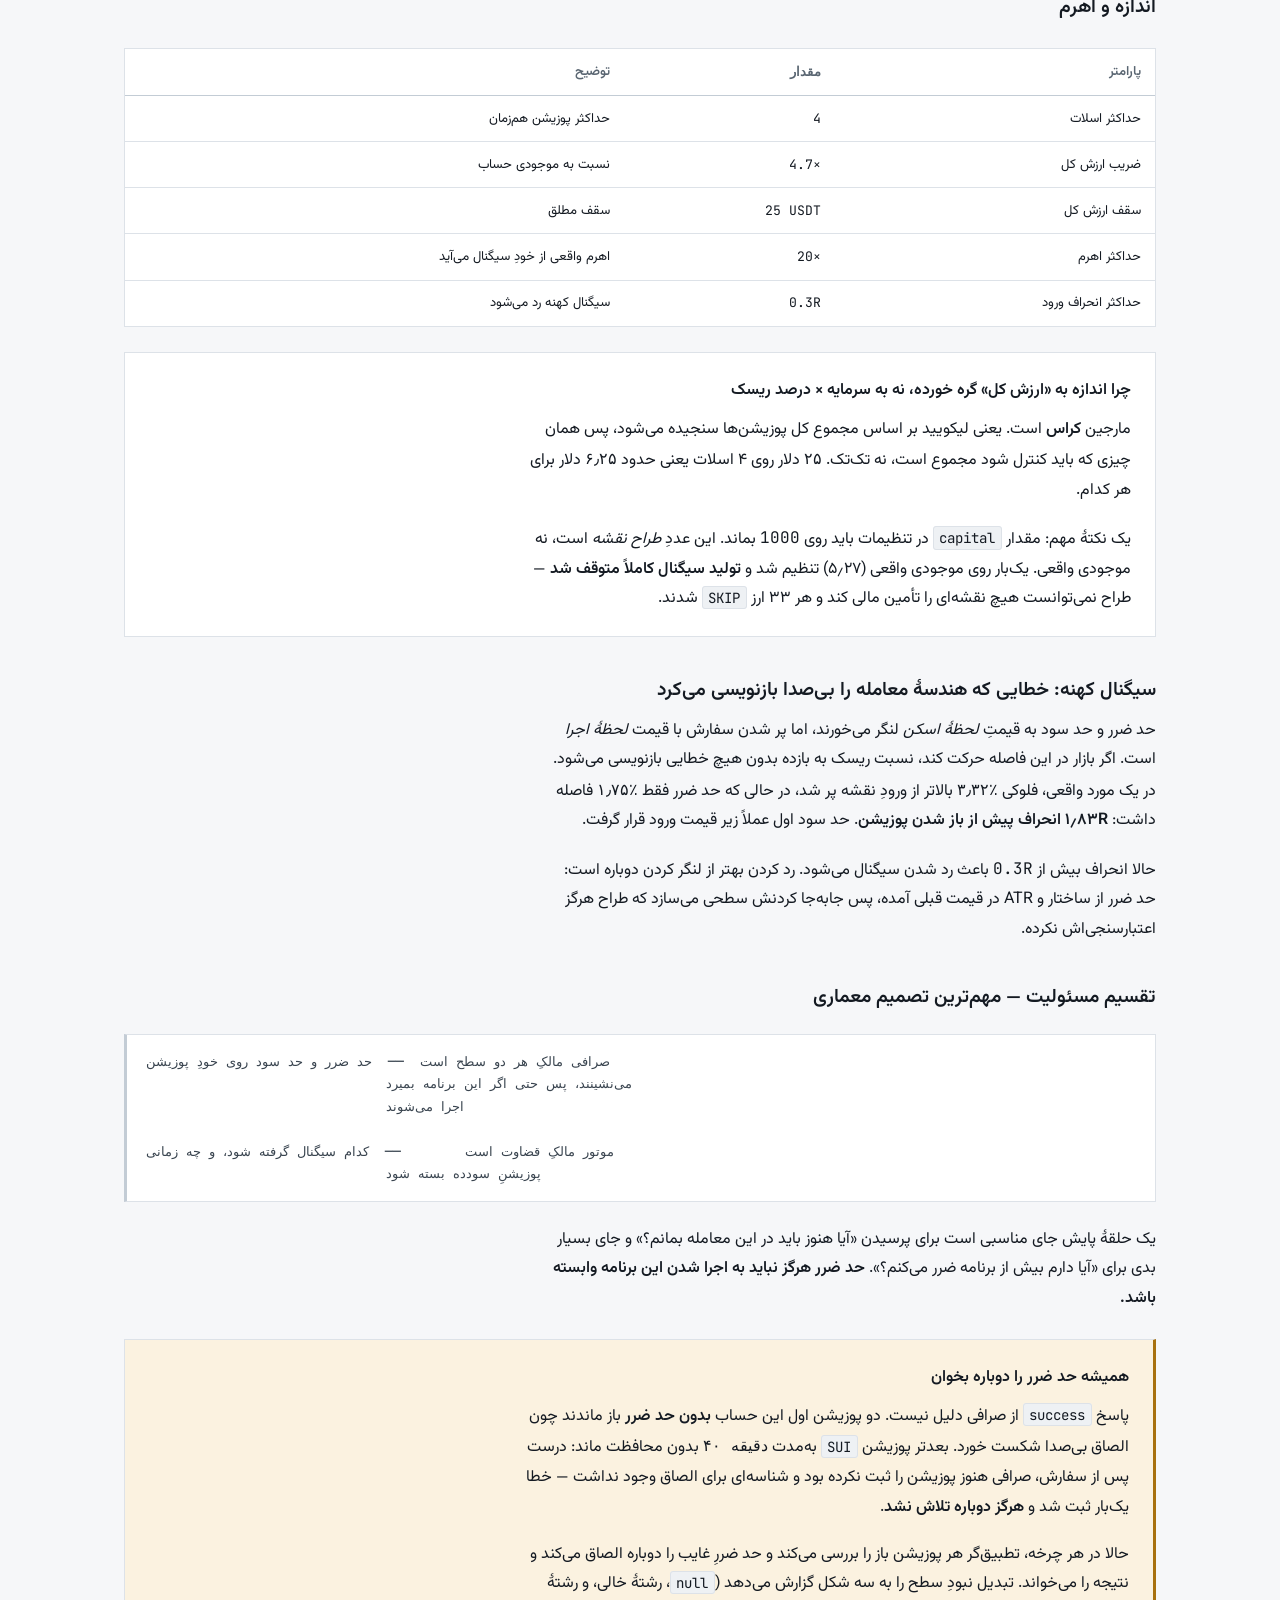
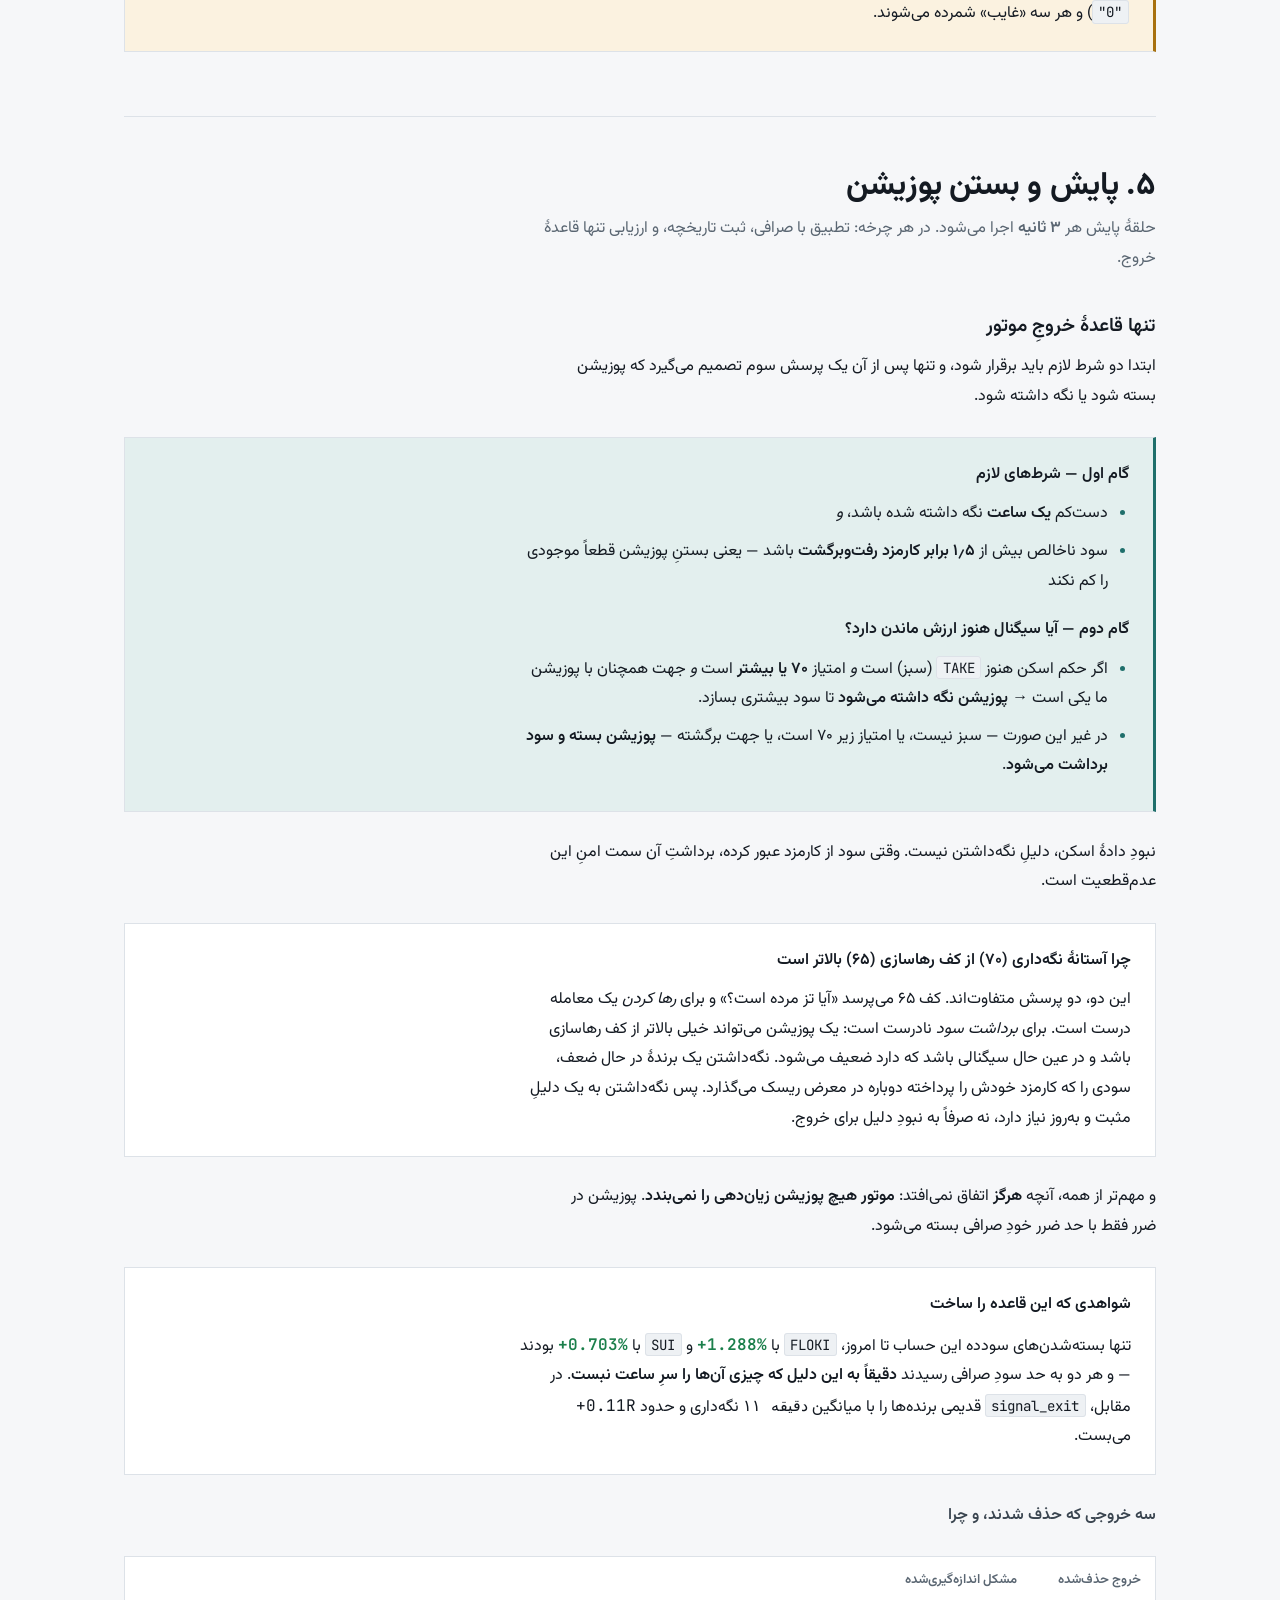
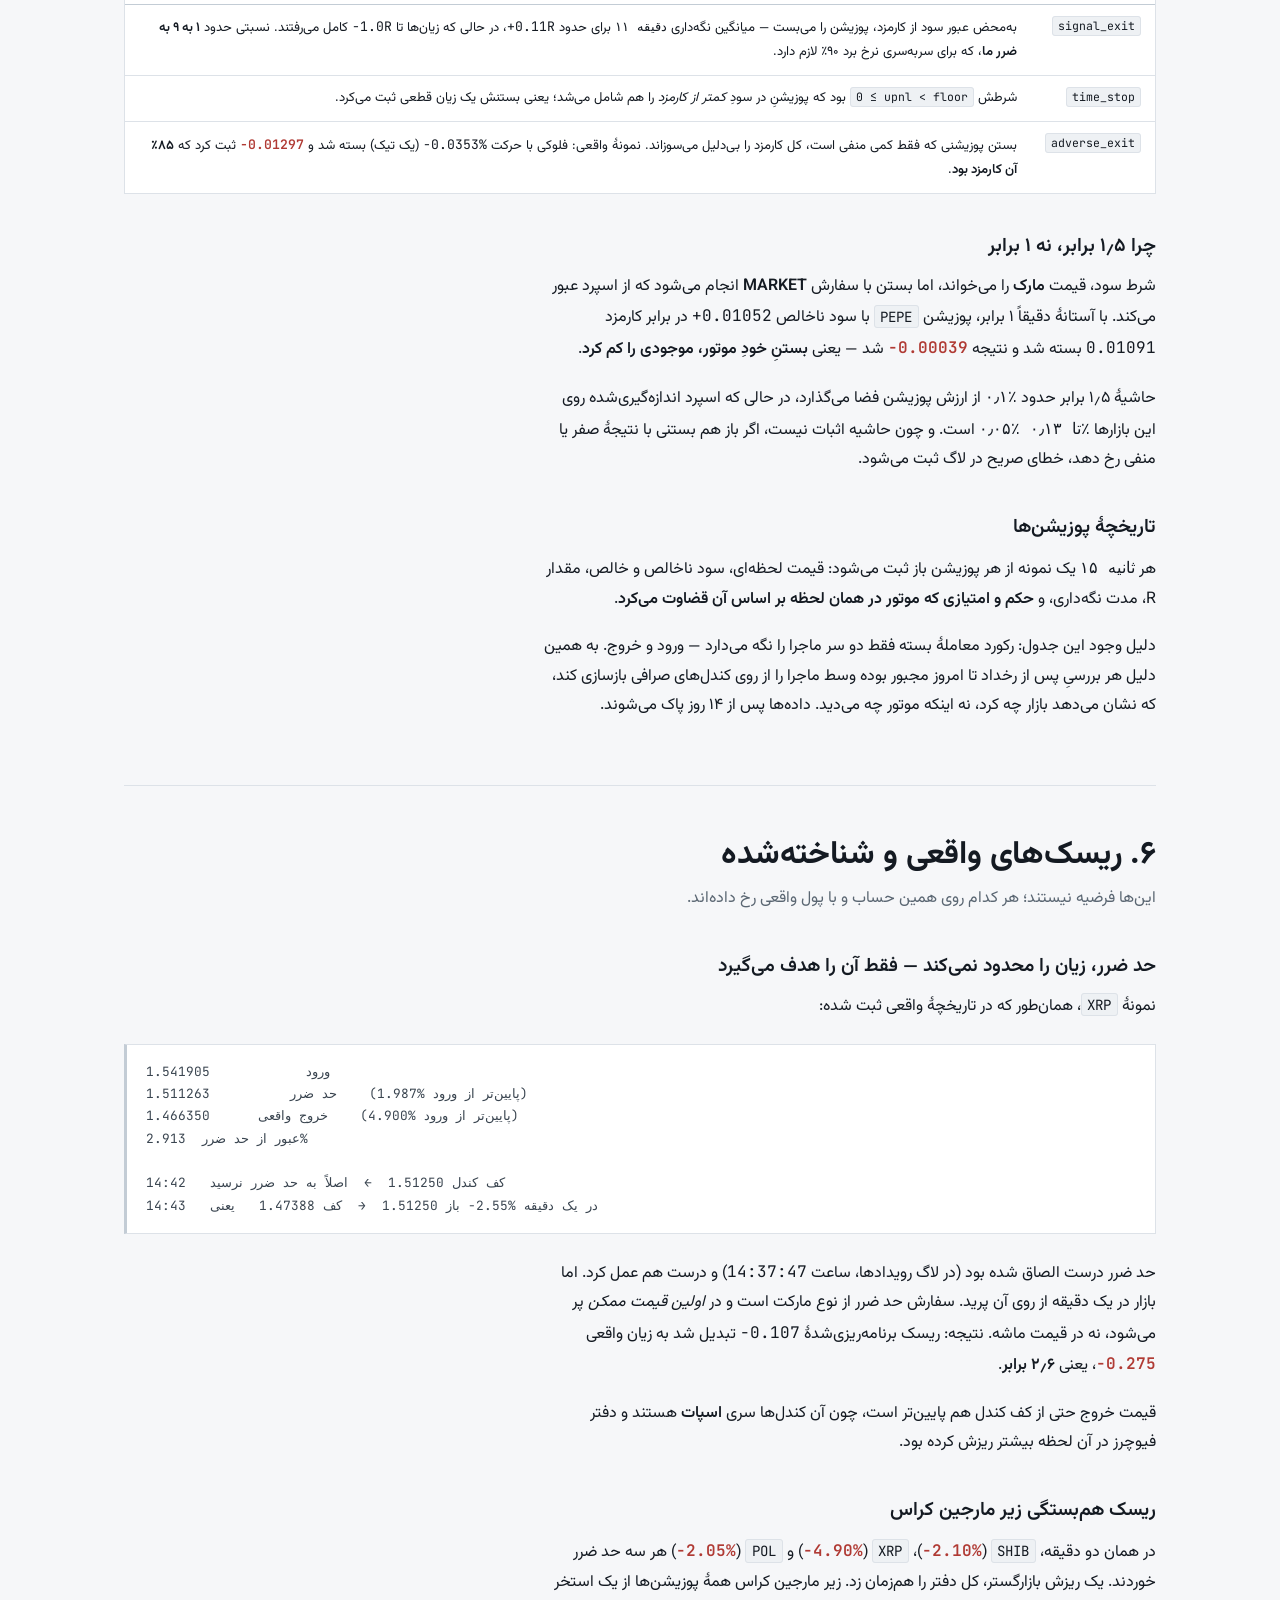
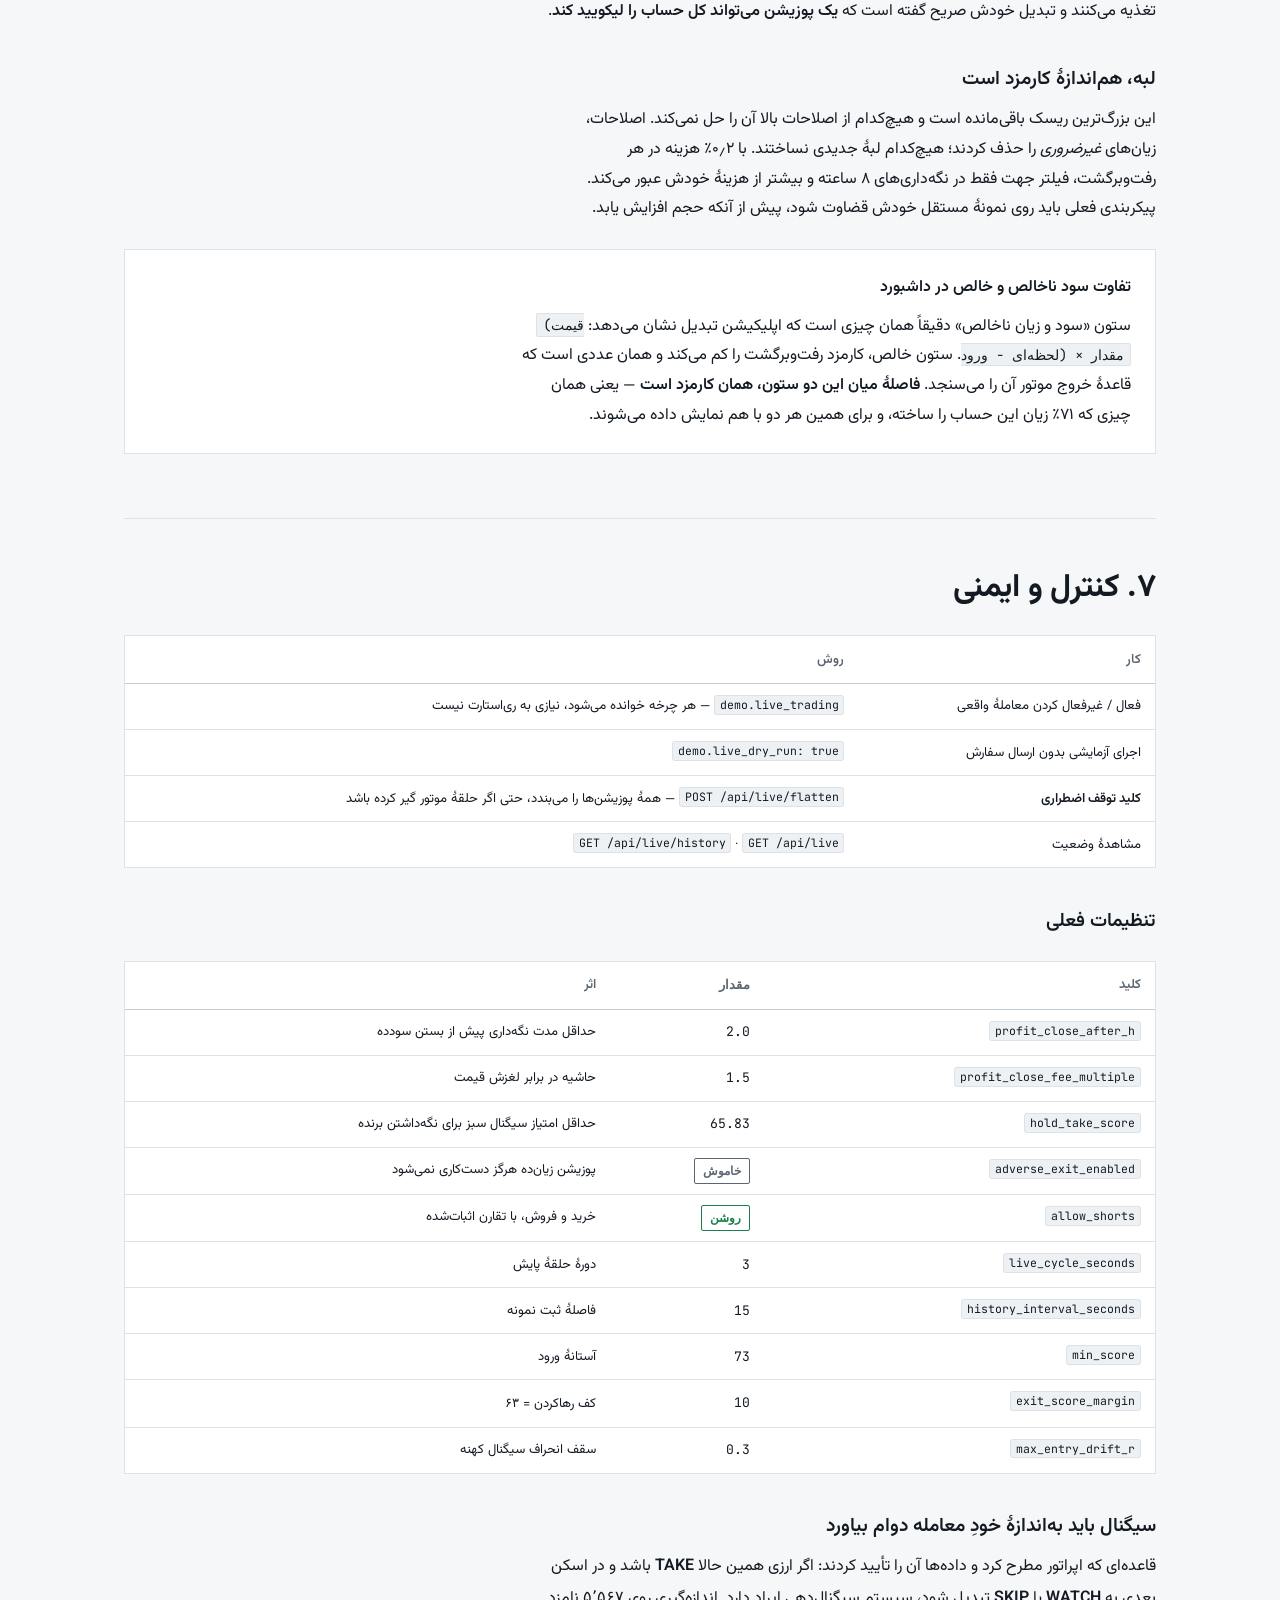
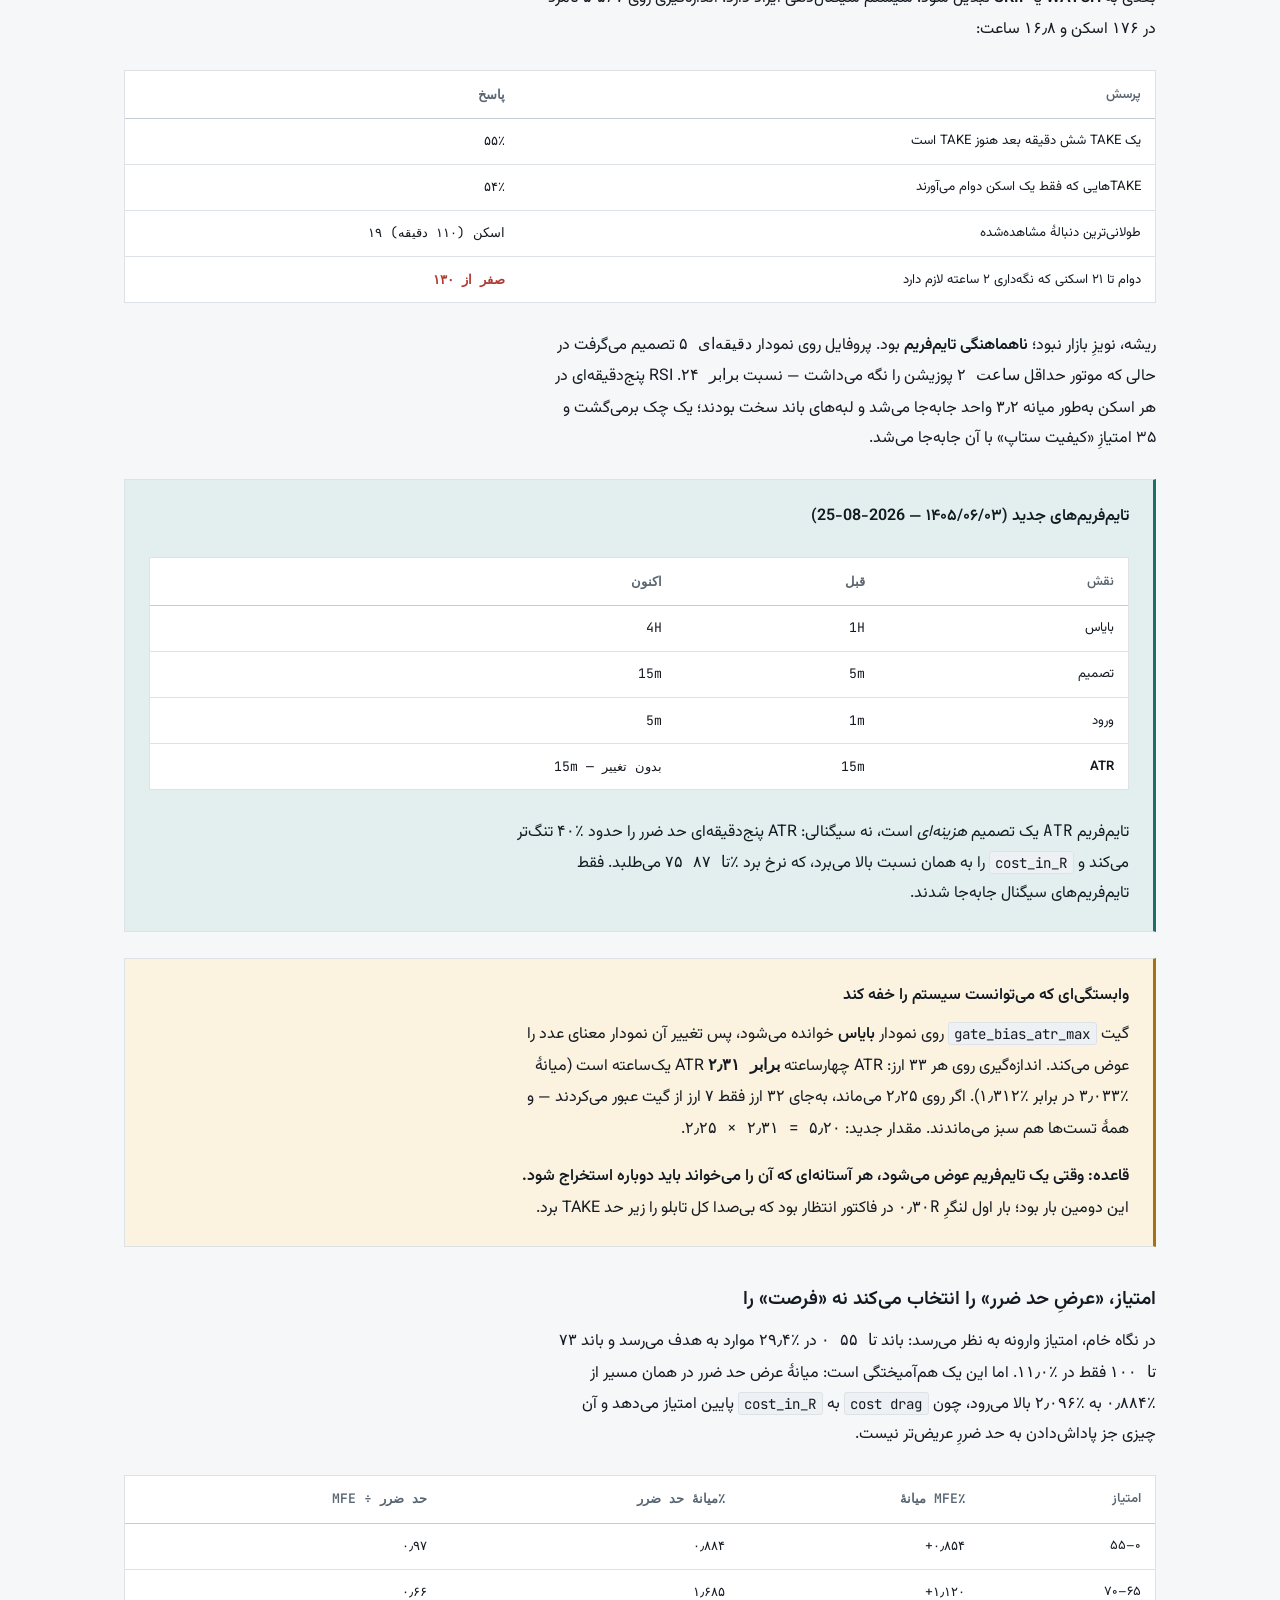
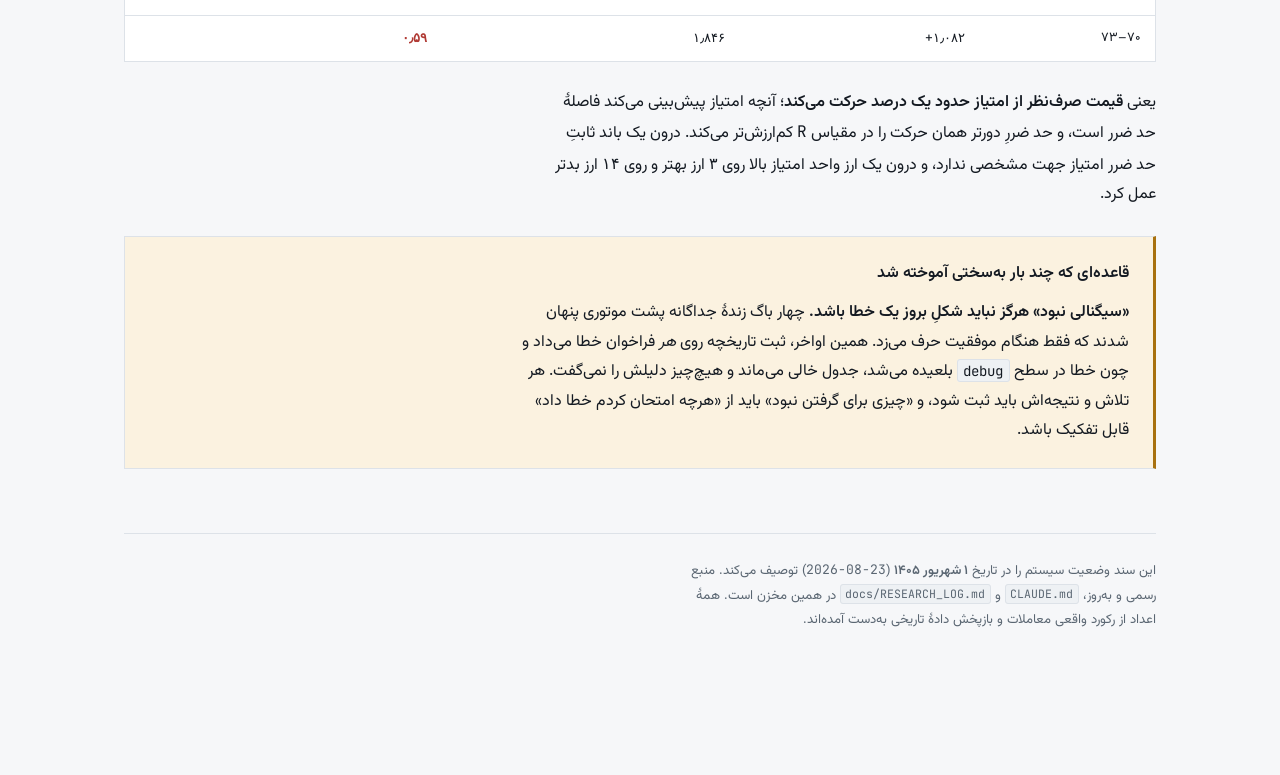
==== commit c46648d5: "Update the skill, CLAUDE.md and the Persian guide for Rounds 25-26 All three still described a 5-min" ====
--- a/docs/system-guide-fa.html
+++ b/docs/system-guide-fa.html
@@ -518,8 +518,8 @@
       <div class="stage__b">
         <h4>محاسبهٔ اندیکاتورها</h4>
         <p>
-          روی سه تایم‌فریم: بایاس <span class="num">1H</span>، تصمیم
-          <span class="num">5m</span>، ورود <span class="num">1m</span>؛ و
+          روی سه تایم‌فریم: بایاس <span class="num">4H</span>، تصمیم
+          <span class="num">15m</span>، ورود <span class="num">5m</span>؛ و
           <span class="num">ATR</span> روی <span class="num">15m</span>.
         </p>
         <span class="meta">EMA۲۰/۵۰/۲۰۰ · RSI۱۴ · VWAP · ابر ایچیموکو · ساختار بازار · ATR · حجم</span>
@@ -557,7 +557,7 @@
           <strong>کارایی هزینه</strong>. اگر هرکدام رد شود، نتیجه
           <code>SKIP</code> است.
         </p>
-        <span class="meta">امتیاز نهایی ۰ تا ۱۰۰ · آستانهٔ ورود <span class="num">۷۵</span></span>
+        <span class="meta">امتیاز نهایی ۰ تا ۱۰۰ · آستانهٔ ورود <span class="num">۷۳</span></span>
       </div>
     </div>
 
@@ -612,15 +612,15 @@
     <table>
       <thead><tr><th>بررسی</th><th>تایم‌فریم</th><th>خانواده</th></tr></thead>
       <tbody>
-        <tr><td>قیمت نسبت به EMA۲۰۰</td><td class="num">1H</td><td>روند تایم‌فریم بایاس</td></tr>
-        <tr><td>EMA۵۰ نسبت به EMA۲۰۰</td><td class="num">1H</td><td>روند تایم‌فریم بایاس</td></tr>
-        <tr><td>قیمت نسبت به EMA۵۰</td><td class="num">5m</td><td>میانگین تایم‌فریم تصمیم</td></tr>
-        <tr><td>قیمت نسبت به VWAP</td><td class="num">5m</td><td>میانگین تایم‌فریم تصمیم</td></tr>
-        <tr><td>ساختار بازار (سقف/کف)</td><td class="num">5m</td><td>مستقل</td></tr>
-        <tr><td>باند RSI</td><td class="num">5m</td><td>مستقل</td></tr>
-        <tr><td>سوگیری حجم (۱۰ کندل اخیر)</td><td class="num">5m</td><td>مستقل</td></tr>
-        <tr><td>ابر ایچیموکو</td><td class="num">5m</td><td>مستقل</td></tr>
-        <tr><td>هم‌راستایی با بیت‌کوین</td><td class="num">1H</td><td>مستقل</td></tr>
+        <tr><td>قیمت نسبت به EMA۲۰۰</td><td class="num">4H</td><td>روند تایم‌فریم بایاس</td></tr>
+        <tr><td>EMA۵۰ نسبت به EMA۲۰۰</td><td class="num">4H</td><td>روند تایم‌فریم بایاس</td></tr>
+        <tr><td>قیمت نسبت به EMA۵۰</td><td class="num">15m</td><td>میانگین تایم‌فریم تصمیم</td></tr>
+        <tr><td>قیمت نسبت به VWAP</td><td class="num">15m</td><td>میانگین تایم‌فریم تصمیم</td></tr>
+        <tr><td>ساختار بازار (سقف/کف)</td><td class="num">15m</td><td>مستقل</td></tr>
+        <tr><td>باند RSI</td><td class="num">15m</td><td>مستقل</td></tr>
+        <tr><td>سوگیری حجم (۱۰ کندل اخیر)</td><td class="num">15m</td><td>مستقل</td></tr>
+        <tr><td>ابر ایچیموکو</td><td class="num">15m</td><td>مستقل</td></tr>
+        <tr><td>هم‌راستایی با بیت‌کوین</td><td class="num">4H</td><td>مستقل</td></tr>
       </tbody>
     </table>
   </div>
@@ -706,7 +706,7 @@
     <strong>۴۰ امتیاز از ۱۰۰ مستقیماً به کارمزد گره خورده است</strong> (امید ریاضی
     و فشار هزینه). به همین دلیل روی تبدیل امتیاز عملاً هرگز از
     <span class="num">۷۹</span> بالاتر نمی‌رود — آستانه‌ای مثل ۸۵ دست‌نیافتنی
-    است و آستانهٔ واقعی روی <span class="num">۷۵</span> تنظیم شده.
+    است و آستانهٔ واقعی روی <span class="num">۷۳</span> تنظیم شده.
   </p>
 
   <h4>حکم نهایی</h4>
@@ -1045,19 +1045,116 @@
     <table>
       <thead><tr><th>کلید</th><th class="n">مقدار</th><th>اثر</th></tr></thead>
       <tbody>
-        <tr><td><code>profit_close_after_h</code></td><td class="n num">1.0</td><td>حداقل مدت نگه‌داری پیش از بستن سودده</td></tr>
+        <tr><td><code>profit_close_after_h</code></td><td class="n num">2.0</td><td>حداقل مدت نگه‌داری پیش از بستن سودده</td></tr>
         <tr><td><code>profit_close_fee_multiple</code></td><td class="n num">1.5</td><td>حاشیه در برابر لغزش قیمت</td></tr>
-        <tr><td><code>hold_take_score</code></td><td class="n num">70</td><td>حداقل امتیاز سیگنال سبز برای نگه‌داشتن برنده</td></tr>
+        <tr><td><code>hold_take_score</code></td><td class="n num">65.83</td><td>حداقل امتیاز سیگنال سبز برای نگه‌داشتن برنده</td></tr>
         <tr><td><code>adverse_exit_enabled</code></td><td class="n"><span class="tag tag--off">خاموش</span></td><td>پوزیشن زیان‌ده هرگز دست‌کاری نمی‌شود</td></tr>
-        <tr><td><code>allow_shorts</code></td><td class="n"><span class="tag tag--off">خاموش</span></td><td>فقط خرید</td></tr>
+        <tr><td><code>allow_shorts</code></td><td class="n"><span class="tag tag--on">روشن</span></td><td>خرید و فروش، با تقارن اثبات‌شده</td></tr>
         <tr><td><code>live_cycle_seconds</code></td><td class="n num">3</td><td>دورهٔ حلقهٔ پایش</td></tr>
         <tr><td><code>history_interval_seconds</code></td><td class="n num">15</td><td>فاصلهٔ ثبت نمونه</td></tr>
-        <tr><td><code>min_score</code></td><td class="n num">75</td><td>آستانهٔ ورود</td></tr>
-        <tr><td><code>exit_score_margin</code></td><td class="n num">10</td><td>کف نگه‌داری = ۶۵</td></tr>
+        <tr><td><code>min_score</code></td><td class="n num">73</td><td>آستانهٔ ورود</td></tr>
+        <tr><td><code>exit_score_margin</code></td><td class="n num">10</td><td>کف رهاکردن = <span class="num">۶۳</span></td></tr>
         <tr><td><code>max_entry_drift_r</code></td><td class="n num">0.3</td><td>سقف انحراف سیگنال کهنه</td></tr>
       </tbody>
     </table>
   </div>
+
+  <h3>سیگنال باید به‌اندازهٔ خودِ معامله دوام بیاورد</h3>
+  <p>
+    قاعده‌ای که اپراتور مطرح کرد و داده‌ها آن را تأیید کردند: اگر ارزی همین حالا
+    <strong>TAKE</strong> باشد و در اسکن بعدی به <strong>WATCH</strong> یا
+    <strong>SKIP</strong> تبدیل شود، سیستم سیگنال‌دهی ایراد دارد. اندازه‌گیری روی
+    <span class="num">۵٬۵۶۷</span> نامزد در <span class="num">۱۷۶</span> اسکن و
+    <span class="num">۱۶٫۸</span> ساعت:
+  </p>
+  <div class="tablewrap">
+    <table>
+      <thead><tr><th>پرسش</th><th class="n">پاسخ</th></tr></thead>
+      <tbody>
+        <tr><td>یک TAKE شش دقیقه بعد هنوز TAKE است</td><td class="n num">۵۵٪</td></tr>
+        <tr><td>TAKE‌هایی که فقط یک اسکن دوام می‌آورند</td><td class="n num">۵۴٪</td></tr>
+        <tr><td>طولانی‌ترین دنبالهٔ مشاهده‌شده</td><td class="n num">۱۹ اسکن (۱۱۰ دقیقه)</td></tr>
+        <tr><td>دوام تا ۲۱ اسکنی که نگه‌داری ۲ ساعته لازم دارد</td><td class="n loss num">صفر از ۱۳۰</td></tr>
+      </tbody>
+    </table>
+  </div>
+  <p>
+    ریشه، نویزِ بازار نبود؛ <strong>ناهماهنگی تایم‌فریم</strong> بود. پروفایل روی
+    نمودار <span class="num">۵ دقیقه‌ای</span> تصمیم می‌گرفت در حالی که موتور حداقل
+    <span class="num">۲ ساعت</span> پوزیشن را نگه می‌داشت — نسبت
+    <span class="num">۲۴ برابر</span>. RSI پنج‌دقیقه‌ای در هر اسکن به‌طور میانه
+    <span class="num">۳٫۲</span> واحد جابه‌جا می‌شد و لبه‌های باند سخت بودند؛ یک چک
+    برمی‌گشت و ۳۵ امتیازِ «کیفیت ستاپ» با آن جابه‌جا می‌شد.
+  </p>
+  <div class="panel panel--accent">
+    <p class="panel__title">تایم‌فریم‌های جدید (۱۴۰۵/۰۶/۰۳ — 2026-08-25)</p>
+    <div class="tablewrap">
+      <table>
+        <thead><tr><th>نقش</th><th class="n">قبل</th><th class="n">اکنون</th></tr></thead>
+        <tbody>
+          <tr><td>بایاس</td><td class="n num">1H</td><td class="n num">4H</td></tr>
+          <tr><td>تصمیم</td><td class="n num">5m</td><td class="n num">15m</td></tr>
+          <tr><td>ورود</td><td class="n num">1m</td><td class="n num">5m</td></tr>
+          <tr><td><strong>ATR</strong></td><td class="n num">15m</td><td class="n num">15m — بدون تغییر</td></tr>
+        </tbody>
+      </table>
+    </div>
+    <p>
+      تایم‌فریم <span class="num">ATR</span> یک تصمیم <em>هزینه‌ای</em> است، نه
+      سیگنالی: ATR پنج‌دقیقه‌ای حد ضرر را حدود <span class="num">۴۰٪</span> تنگ‌تر
+      می‌کند و <code>cost_in_R</code> را به همان نسبت بالا می‌برد، که نرخ برد
+      <span class="num">۷۵ تا ۸۷٪</span> می‌طلبد. فقط تایم‌فریم‌های سیگنال جابه‌جا شدند.
+    </p>
+  </div>
+  <div class="panel panel--warn">
+    <p class="panel__title">وابستگی‌ای که می‌توانست سیستم را خفه کند</p>
+    <p>
+      گیت <code>gate_bias_atr_max</code> روی نمودار <strong>بایاس</strong> خوانده
+      می‌شود، پس تغییر آن نمودار معنای عدد را عوض می‌کند. اندازه‌گیری روی هر
+      <span class="num">۳۳</span> ارز: ATR چهارساعته
+      <strong><span class="num">۲٫۳۱ برابر</span></strong> ATR یک‌ساعته است (میانهٔ
+      <span class="num">۳٫۰۳۳٪</span> در برابر <span class="num">۱٫۳۱۲٪</span>).
+      اگر روی <span class="num">۲٫۲۵</span> می‌ماند، به‌جای
+      <span class="num">۳۲</span> ارز فقط <span class="num">۷</span> ارز از گیت
+      عبور می‌کردند — و همهٔ تست‌ها هم سبز می‌ماندند. مقدار جدید:
+      <span class="num">۲٫۲۵ × ۲٫۳۱ = ۵٫۲۰</span>.
+    </p>
+    <p>
+      <strong>قاعده: وقتی یک تایم‌فریم عوض می‌شود، هر آستانه‌ای که آن را می‌خواند
+      باید دوباره استخراج شود.</strong> این دومین بار بود؛ بار اول لنگرِ
+      <span class="num">۰٫۳۰R</span> در فاکتور انتظار بود که بی‌صدا کل تابلو را
+      زیر حد TAKE برد.
+    </p>
+  </div>
+
+  <h3>امتیاز، «عرضِ حد ضرر» را انتخاب می‌کند نه «فرصت» را</h3>
+  <p>
+    در نگاه خام، امتیاز وارونه به نظر می‌رسد: باند <span class="num">۰ تا ۵۵</span>
+    در <span class="num">۲۹٫۴٪</span> موارد به هدف می‌رسد و باند
+    <span class="num">۷۳ تا ۱۰۰</span> فقط در <span class="num">۱۱٫۰٪</span>. اما این
+    یک هم‌آمیختگی است: میانهٔ عرض حد ضرر در همان مسیر از
+    <span class="num">۰٫۸۸۴٪</span> به <span class="num">۲٫۰۹۶٪</span> بالا می‌رود،
+    چون <code>cost drag</code> به <code>cost_in_R</code>ِ پایین امتیاز می‌دهد و آن
+    چیزی جز پاداش‌دادن به حد ضررِ عریض‌تر نیست.
+  </p>
+  <div class="tablewrap">
+    <table>
+      <thead><tr><th>امتیاز</th><th class="n">میانهٔ MFE٪</th><th class="n">میانهٔ حد ضرر٪</th><th class="n">MFE ÷ حد ضرر</th></tr></thead>
+      <tbody>
+        <tr><td>۰–۵۵</td><td class="n num">+۰٫۸۵۴</td><td class="n num">۰٫۸۸۴</td><td class="n num win">۰٫۹۷</td></tr>
+        <tr><td>۶۵–۷۰</td><td class="n num">+۱٫۱۲۰</td><td class="n num">۱٫۶۸۵</td><td class="n num">۰٫۶۶</td></tr>
+        <tr><td>۷۰–۷۳</td><td class="n num">+۱٫۰۸۲</td><td class="n num">۱٫۸۴۶</td><td class="n num loss">۰٫۵۹</td></tr>
+      </tbody>
+    </table>
+  </div>
+  <p>
+    یعنی <strong>قیمت صرف‌نظر از امتیاز حدود یک درصد حرکت می‌کند</strong>؛ آنچه
+    امتیاز پیش‌بینی می‌کند فاصلهٔ حد ضرر است، و حد ضررِ دورتر همان حرکت را در
+    مقیاس <span class="num">R</span> کم‌ارزش‌تر می‌کند. درون یک باند ثابتِ حد ضرر
+    امتیاز جهت مشخصی ندارد، و درون یک ارز واحد امتیاز بالا روی
+    <span class="num">۳</span> ارز بهتر و روی <span class="num">۱۴</span> ارز بدتر
+    عمل کرد.
+  </p>
 
   <div class="panel panel--warn">
     <p class="panel__title">قاعده‌ای که چند بار به‌سختی آموخته شد</p>
